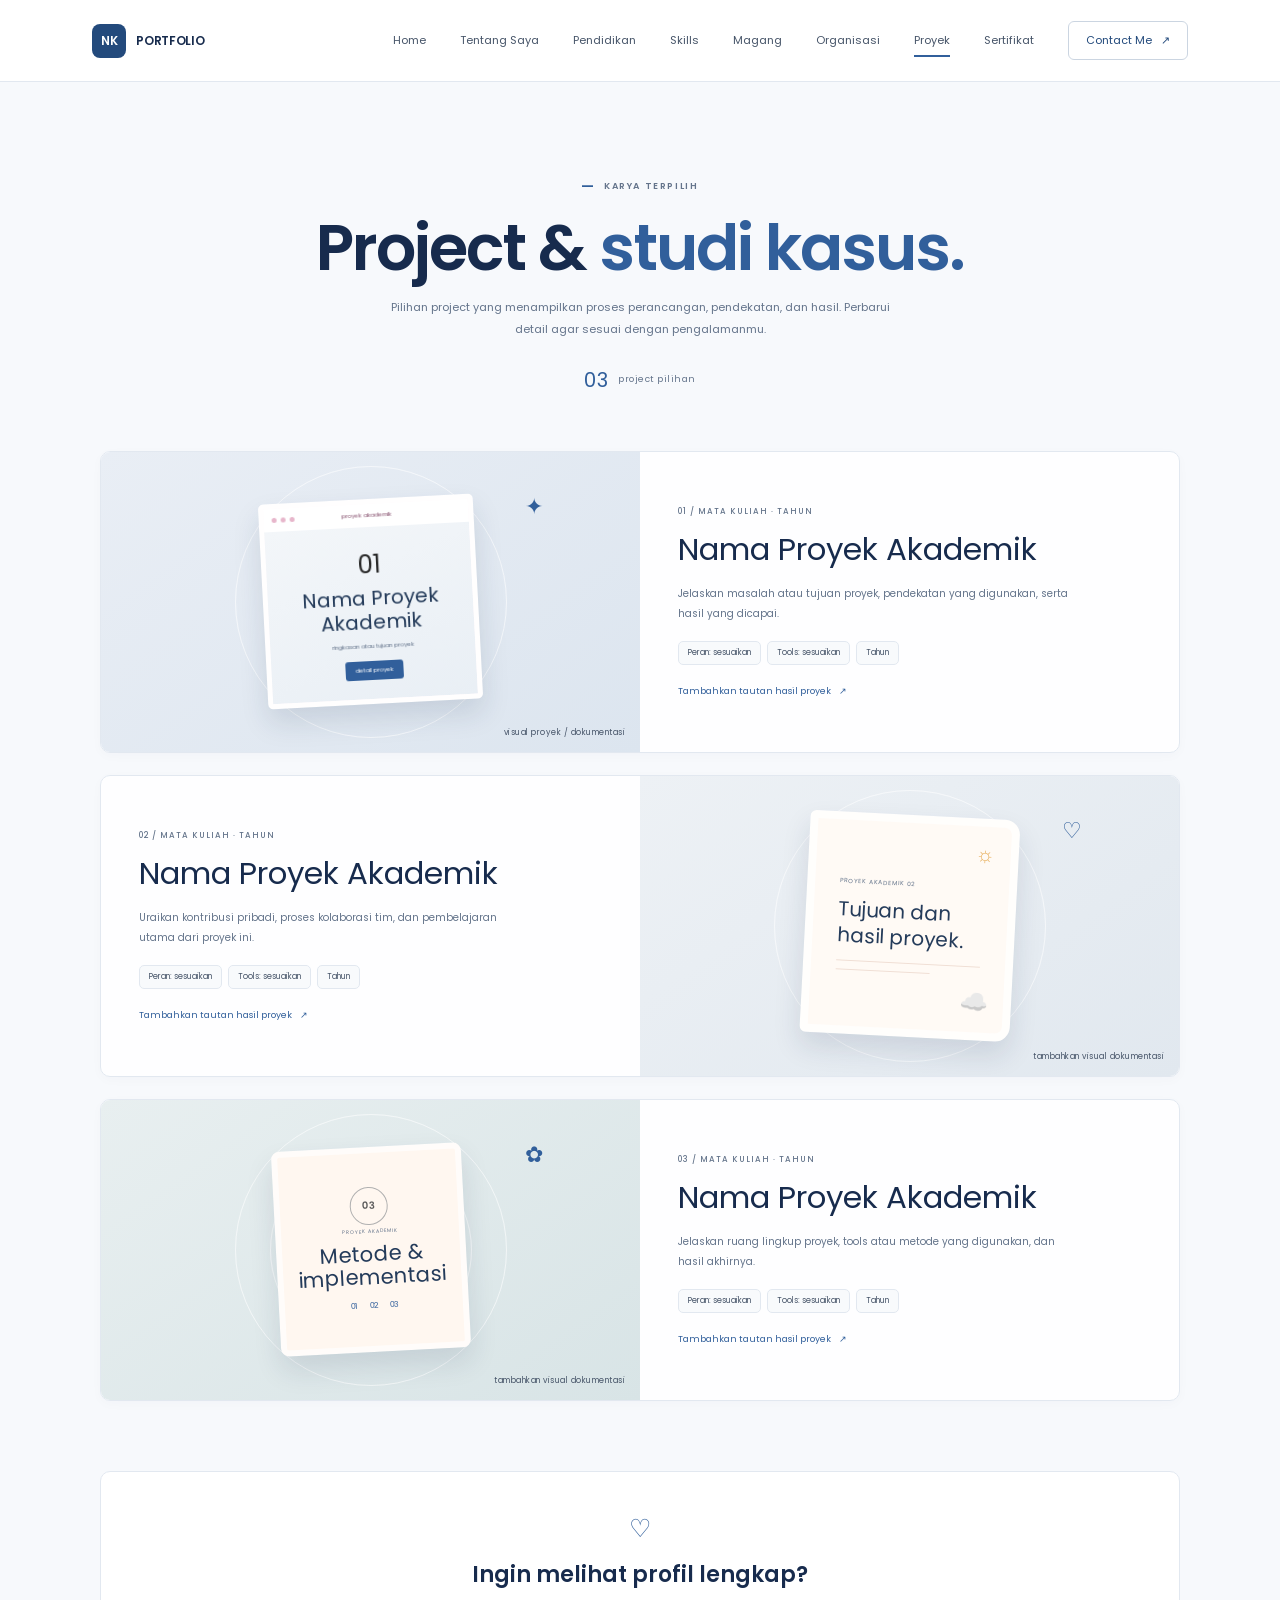
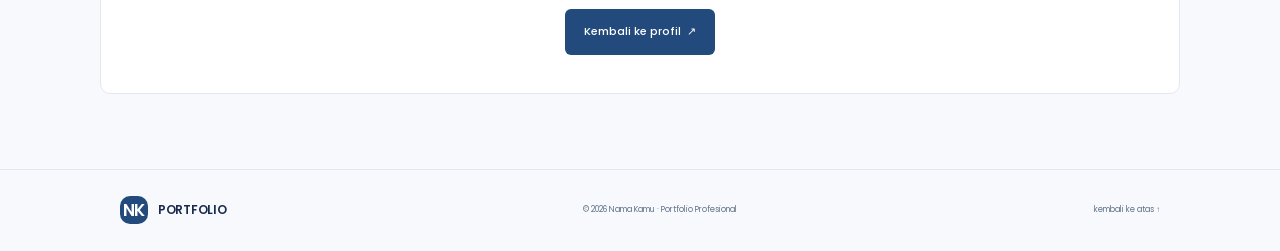
==== projects.html @ 79b377ad "new" ====
<!DOCTYPE html>
<html lang="id">
  <head>
    <meta charset="UTF-8" />
    <meta name="viewport" content="width=device-width, initial-scale=1.0" />
    <meta name="description" content="Kumpulan project pilihan dalam portfolio profesional." />
    <meta name="theme-color" content="#f7f9fc" />
    <title>Project — Portfolio Profesional</title>
    <link rel="preconnect" href="https://fonts.googleapis.com" />
    <link rel="preconnect" href="https://fonts.gstatic.com" crossorigin />
    <link
      href="https://fonts.googleapis.com/css2?family=Poppins:wght@300;400;500;600;700;800&display=swap"
      rel="stylesheet"
    />
    <link rel="stylesheet" href="style.css" />
    <script src="script.js" defer></script>
  </head>
  <body class="projects-page">
    <div class="scroll-progress" aria-hidden="true"><span></span></div>
    <div class="page-glow page-glow-one" aria-hidden="true"></div>
    <div class="page-glow page-glow-two" aria-hidden="true"></div>
    <header class="site-header">
      <a class="brand" href="index.html" aria-label="Kembali ke beranda">
        <span class="brand-mark">NK</span>
        <span>PORTFOLIO</span>
      </a>
      <button class="menu-toggle" type="button" aria-expanded="false" aria-label="Buka menu">
        <span></span><span></span>
      </button>
      <nav class="site-nav" aria-label="Navigasi utama">
        <a class="nav-link" href="index.html#home">Home</a>
        <a class="nav-link" href="index.html#about">Tentang Saya</a>
        <a class="nav-link" href="index.html#education">Pendidikan</a>
        <a class="nav-link" href="index.html#skills">Skills</a>
        <a class="nav-link" href="index.html#internship">Magang</a>
        <a class="nav-link" href="index.html#organization">Organisasi</a>
        <a class="nav-link active" href="#projects-list">Proyek</a>
        <a class="nav-link" href="index.html#certificates">Sertifikat</a>
        <a class="nav-cta" href="index.html#contact">Contact Me <span>↗</span></a>
      </nav>
    </header>
    <main>
      <section class="projects-hero section-shell">
        <div class="eyebrow reveal"><span class="sparkle">—</span> KARYA TERPILIH</div>
        <h1 class="reveal">Project &amp; <span class="pink-text">studi kasus</span><span class="period">.</span></h1>
        <p class="projects-intro reveal">
          Pilihan project yang menampilkan proses perancangan, pendekatan, dan hasil.
          Perbarui detail agar sesuai dengan pengalamanmu.
        </p>
        <div class="project-count reveal"><span>03</span> project pilihan</div>
      </section>
      <section class="projects-list section-shell" id="projects-list" aria-label="Daftar proyek akademik">
        <article class="project-detail-card reveal">
          <div class="detail-art art-lilac">
            <span class="detail-art-spark">✦</span>
            <div class="mock-window">
              <div class="mock-top"><span></span><span></span><span></span><b>proyek akademik</b></div>
              <div class="mock-content"><span class="mock-flower">01</span><strong>Nama Proyek<br />Akademik</strong><small>ringkasan atau tujuan proyek</small><span class="mock-button">detail proyek</span></div>
            </div>
            <span class="art-caption-in">visual proyek / dokumentasi</span>
          </div>
          <div class="detail-copy">
            <span class="project-type">01 / MATA KULIAH · TAHUN</span>
            <h2>Nama Proyek Akademik</h2>
            <p>Jelaskan masalah atau tujuan proyek, pendekatan yang digunakan, serta hasil yang dicapai.</p>
            <div class="tag-list"><span>Peran: sesuaikan</span><span>Tools: sesuaikan</span><span>Tahun</span></div>
            <span class="detail-link">Tambahkan tautan hasil proyek <span>↗</span></span>
          </div>
        </article>
        <article class="project-detail-card reverse reveal">
          <div class="detail-art art-peach">
            <span class="detail-art-spark">♡</span>
            <div class="journal-mock">
              <div class="journal-sun">☼</div>
              <span class="journal-label">PROYEK AKADEMIK 02</span>
              <strong>Tujuan dan<br />hasil proyek.</strong>
              <span class="journal-line"></span><span class="journal-line short"></span>
              <span class="journal-stamp">☁️</span>
            </div>
            <span class="art-caption-in">tambahkan visual dokumentasi</span>
          </div>
          <div class="detail-copy">
            <span class="project-type">02 / MATA KULIAH · TAHUN</span>
            <h2>Nama Proyek Akademik</h2>
            <p>Uraikan kontribusi pribadi, proses kolaborasi tim, dan pembelajaran utama dari proyek ini.</p>
            <div class="tag-list"><span>Peran: sesuaikan</span><span>Tools: sesuaikan</span><span>Tahun</span></div>
            <span class="detail-link">Tambahkan tautan hasil proyek <span>↗</span></span>
          </div>
        </article>
        <article class="project-detail-card reveal">
          <div class="detail-art art-mint">
            <span class="detail-art-spark">✿</span>
            <div class="berry-mock"><span>03</span><small>PROYEK AKADEMIK</small><strong>Metode &amp;<br />implementasi</strong><div class="berry-row"><i>01</i><i>02</i><i>03</i></div></div>
            <span class="art-caption-in">tambahkan visual dokumentasi</span>
          </div>
          <div class="detail-copy">
            <span class="project-type">03 / MATA KULIAH · TAHUN</span>
            <h2>Nama Proyek Akademik</h2>
            <p>Jelaskan ruang lingkup proyek, tools atau metode yang digunakan, dan hasil akhirnya.</p>
            <div class="tag-list"><span>Peran: sesuaikan</span><span>Tools: sesuaikan</span><span>Tahun</span></div>
            <span class="detail-link">Tambahkan tautan hasil proyek <span>↗</span></span>
          </div>
        </article>
      </section>
      <section class="projects-back section-shell">
        <div class="back-card reveal">
          <span>♡</span>
          <h2>Ingin melihat profil lengkap?</h2>
          <a class="button button-primary" href="index.html#home">Kembali ke profil <span>↗</span></a>
        </div>
      </section>
    </main>
    <footer class="site-footer">
      <a class="brand footer-brand" href="index.html"><span class="brand-mark">NK</span><span>PORTFOLIO</span></a>
      <p>© 2026 Nama Kamu · Portfolio Profesional</p>
      <a class="back-top" href="#top" onclick="window.scrollTo({top: 0, behavior: 'smooth'}); return false;">kembali ke atas ↑</a>
    </footer>
  </body>
</html>
---- style.css ----
@import url("https://fonts.googleapis.com/css2?family=DM+Serif+Display:ital@0;1&display=swap");

:root {
  --ink: #392b36;
  --muted: #877681;
  --pink: #e77eaa;
  --pink-dark: #c85c8c;
  --pink-light: #fff0f6;
  --line: #f2e4eb;
  --paper: #fffafc;
  --serif: "DM Serif Display", Georgia, serif;
}

* { box-sizing: border-box; }
html { scroll-behavior: smooth; scroll-padding-top: 100px; }
body {
  margin: 0;
  color: var(--ink);
  background: var(--paper);
  font-family: "Poppins", sans-serif;
  font-size: 14px;
  overflow-x: hidden;
}
body::before {
  position: fixed;
  z-index: -2;
  inset: 0;
  background-image: radial-gradient(#edcad8 0.65px, transparent 0.65px);
  background-size: 24px 24px;
  content: "";
  opacity: .25;
  pointer-events: none;
}
a { color: inherit; text-decoration: none; }
button { font: inherit; }
.page-glow { position: absolute; z-index: -1; width: 380px; height: 380px; border-radius: 50%; filter: blur(85px); opacity: .31; pointer-events: none; }
.page-glow-one { top: 80px; left: -250px; background: #ffd1e4; }
.page-glow-two { top: 600px; right: -270px; background: #f8d7e7; }
.scroll-progress { position: fixed; z-index: 30; top: 0; right: 0; left: 0; height: 2px; pointer-events: none; }
.scroll-progress span { display: block; width: 100%; height: 100%; background: linear-gradient(90deg, #f1b1cb, #d76e9b); transform: scaleX(0); transform-origin: left; }
.site-header { position: sticky; z-index: 20; top: 0; display: flex; width: 100%; height: 82px; align-items: center; justify-content: space-between; padding: 0 max(calc((100vw - 1120px) / 2), 7.2%); border-bottom: 1px solid rgba(242, 228, 235, .76); background: rgba(255, 250, 252, .84); backdrop-filter: blur(16px); }
.brand { display: inline-flex; align-items: center; gap: 10px; font-size: 12px; font-weight: 600; letter-spacing: -.3px; }
.brand-mark { position: relative; display: grid; width: 34px; height: 34px; place-items: center; border-radius: 12px; color: white; background: #e888ae; font-family: var(--serif); font-size: 21px; }
.brand-mark span { position: absolute; top: -6px; right: -7px; color: #b95883; font-family: "Poppins", sans-serif; font-size: 12px; }
.site-nav { display: flex; align-items: center; gap: 34px; }
.nav-link { position: relative; color: #806f79; font-size: 11px; transition: color .25s ease; }
.nav-link:hover, .nav-link.active { color: var(--pink-dark); }
.nav-link.active::after { position: absolute; right: 0; bottom: -8px; left: 0; height: 1px; background: var(--pink); content: ""; }
.nav-cta { padding: 10px 17px; border: 1px solid #f1d4e0; border-radius: 30px; color: var(--pink-dark); font-size: 11px; transition: transform .25s ease, background .25s ease; }
.nav-cta:hover { transform: translateY(-2px); background: #fff0f6; }
.nav-cta span, .button span, .text-link span, .detail-link span { display: inline-block; margin-left: 6px; transition: transform .25s ease; }
.nav-cta:hover span, .button:hover span, .text-link:hover span, .detail-link:hover span { transform: translate(3px, -2px); }
.menu-toggle { display: none; }
.section-shell { position: relative; width: min(100% - 48px, 1040px); margin-inline: auto; }
.hero { display: grid; min-height: 660px; grid-template-columns: 1fr .9fr; align-items: center; padding: 55px 0 100px; }
.hero-copy { position: relative; z-index: 2; padding-bottom: 10px; }
.eyebrow { display: inline-flex; align-items: center; gap: 8px; color: #a28391; font-size: 10px; font-weight: 500; letter-spacing: 1.4px; text-transform: uppercase; }
.sparkle { color: var(--pink); font-size: 14px; }
h1, h2, h3, p { margin-top: 0; }
.hero h1, .projects-hero h1 { margin: 20px 0 20px; font-size: clamp(42px, 6vw, 69px); font-weight: 600; letter-spacing: -3.8px; line-height: 1.17; }
.pink-text { color: var(--pink); font-family: var(--serif); font-weight: 400; font-style: italic; letter-spacing: -1px; }
.period { color: var(--pink); }
.hero-description { max-width: 425px; margin-bottom: 28px; color: var(--muted); font-size: 12px; line-height: 2.1; }
.hero-actions { display: flex; align-items: center; gap: 22px; }
.button { display: inline-flex; min-height: 44px; align-items: center; justify-content: center; padding: 0 19px; border-radius: 28px; font-size: 10px; font-weight: 500; transition: transform .25s ease, box-shadow .25s ease, background .25s ease; }
.button:hover { transform: translateY(-3px); }
.button-primary { color: white; background: var(--pink); box-shadow: 0 8px 20px rgba(212, 111, 154, .22); }
.button-primary:hover { background: var(--pink-dark); box-shadow: 0 10px 24px rgba(212, 111, 154, .3); }
.button-quiet { color: #8e7381; }
.button-quiet:hover { background: #fff0f6; }
.hero-note { display: flex; align-items: center; gap: 8px; margin-top: 52px; color: #a18d97; font-size: 9px; }
.status-dot { width: 7px; height: 7px; border-radius: 50%; background: #9dc9a7; box-shadow: 0 0 0 4px #e8f4e9; animation: pulse 2s infinite; }
.hero-art { position: relative; display: grid; min-height: 450px; place-items: center; }
.profile-card { position: relative; z-index: 2; width: 280px; padding: 12px; border: 1px solid white; border-radius: 20px; background: #fff; box-shadow: 0 24px 70px rgba(144, 84, 112, .14); transform: rotate(3deg); animation: card-float 5s ease-in-out infinite; }
.profile-card-top, .profile-card-bottom { display: flex; align-items: center; justify-content: space-between; padding: 6px 6px 10px; color: #b496a4; font-size: 8px; letter-spacing: .5px; }
.profile-card-top span:last-child, .profile-heart { color: #e990b3; font-size: 17px; }
.portrait-frame { overflow: hidden; border-radius: 13px; }
.portrait { display: block; width: 100%; height: 270px; }
.profile-card-bottom { padding: 11px 6px 4px; }
.profile-card-bottom div { display: grid; gap: 3px; }
.profile-card-bottom strong { color: #634c58; font-size: 11px; }
.profile-card-bottom div span { color: #aa939e; font-size: 8px; }
.orbit { position: absolute; border: 1px solid rgba(222, 154, 183, .43); border-radius: 50%; transform: rotate(-26deg); }
.orbit-one { width: 375px; height: 250px; animation: orbit-rotate 24s linear infinite; }
.orbit-two { width: 325px; height: 400px; border-color: rgba(222, 154, 183, .24); transform: rotate(36deg); animation: orbit-rotate 30s linear infinite reverse; }
.float-sticker { position: absolute; z-index: 3; display: grid; width: 41px; height: 41px; place-items: center; border: 1px solid #f7e1eb; border-radius: 14px; background: rgba(255, 255, 255, .88); box-shadow: 0 8px 20px rgba(173, 117, 143, .12); animation: sticker-float 3s ease-in-out infinite; }
.sticker-star { top: 49px; right: 45px; color: #e5a84e; font-size: 19px; }
.sticker-heart { top: 159px; left: 8px; color: #de80a5; font-size: 24px; animation-delay: .6s; }
.sticker-flower { right: 14px; bottom: 76px; color: #dc7ca4; font-size: 22px; animation-delay: 1s; }
.art-caption { position: absolute; right: 5px; bottom: 28px; color: #a68a98; font-family: var(--serif); font-size: 13px; font-style: italic; transform: rotate(-5deg); }
.art-caption span { color: var(--pink); }
.scroll-hint { position: absolute; bottom: 33px; left: 0; display: flex; align-items: center; gap: 10px; color: #ae98a3; font-size: 8px; letter-spacing: 1px; text-transform: uppercase; }
.scroll-hint span { width: 20px; height: 31px; border: 1px solid #e8c8d6; border-radius: 20px; }
.scroll-hint span::after { display: block; width: 3px; height: 6px; margin: 6px auto; border-radius: 3px; background: var(--pink); content: ""; animation: scroll-dot 1.4s infinite; }
.about, .project-preview { padding-top: 75px; padding-bottom: 80px; }
.certificates { padding-top: 55px; padding-bottom: 80px; }
.certificate-count { color: #a38d98; font-size: 9px; }
.certificate-count span { color: var(--pink); }
.certificate-grid { display: grid; grid-template-columns: repeat(3, 1fr); gap: 16px; }
.certificate-card { padding: 10px; border: 1px solid var(--line); border-radius: 17px; background: rgba(255,255,255,.82); transition: transform .35s ease, box-shadow .35s ease; }
.certificate-card:hover { transform: translateY(-7px) rotate(-.5deg); box-shadow: 0 16px 35px rgba(150, 94, 122, .13); }
.certificate-paper { position: relative; display: flex; min-height: 165px; flex-direction: column; align-items: center; justify-content: center; overflow: hidden; border: 1px solid rgba(222, 154, 183, .28); border-radius: 11px; background: linear-gradient(145deg, #fff5f9, #fbe8f0); text-align: center; }
.certificate-paper::before { position: absolute; inset: 7px; border: 1px solid rgba(210, 143, 171, .3); border-radius: 7px; content: ""; }
.certificate-paper::after { position: absolute; top: -50%; left: -60%; width: 45%; height: 200%; background: linear-gradient(90deg, transparent, rgba(255,255,255,.7), transparent); content: ""; transform: rotate(25deg); transition: left .65s ease; }
.certificate-card:hover .certificate-paper::after { left: 120%; }
.certificate-paper-peach { background: linear-gradient(145deg, #fff8f1, #f9e9dc); }
.certificate-paper-lilac { background: linear-gradient(145deg, #fbf5ff, #eee5f7); }
.certificate-corner { position: absolute; z-index: 1; top: 14px; left: 16px; color: #d78aaa; font-size: 13px; }
.certificate-icon { color: #d993b0; font-size: 23px; animation: certificate-glow 2.8s ease-in-out infinite; }
.certificate-label { margin-top: 4px; color: #a78b98; font-size: 6px; letter-spacing: 1.4px; }
.certificate-name { margin-top: 8px; color: #634c58; font-family: var(--serif); font-size: 17px; }
.certificate-recipient { margin-top: 3px; color: #a58c98; font-size: 7px; }
.certificate-seal { position: absolute; right: 18px; bottom: 17px; display: grid; width: 25px; height: 25px; place-items: center; border: 1px solid #d9a0b7; border-radius: 50%; color: #d47e9f; font-size: 13px; }
.certificate-year { position: absolute; bottom: 20px; left: 18px; color: #ac929f; font-size: 6px; letter-spacing: 1px; }
.certificate-meta { display: grid; grid-template-columns: 27px 1fr; align-items: center; column-gap: 7px; padding: 11px 5px 3px; }
.certificate-meta > span:first-child { grid-row: span 2; color: #d987a8; font-family: var(--serif); font-size: 18px; }
.certificate-meta strong { color: #634c58; font-size: 9px; font-weight: 500; }
.certificate-meta > span:last-child { color: #ad97a2; font-size: 7px; }
.certificate-note { margin: 15px 0 0; color: #ae98a3; font-size: 8px; text-align: right; }
.section-heading { margin-bottom: 34px; }
.section-heading h2 { margin: 10px 0 0; font-size: 37px; font-weight: 500; letter-spacing: -1.7px; }
.about-grid { display: grid; grid-template-columns: 1.2fr .8fr; gap: 16px; }
.about-card { position: relative; overflow: hidden; padding: 27px 28px; border: 1px solid var(--line); border-radius: 18px; background: rgba(255, 255, 255, .75); }
.about-story { grid-row: span 2; min-height: 255px; background: linear-gradient(135deg, #fff 20%, #fff4f8 100%); }
.card-kicker { margin-bottom: 12px; color: #bd8ea2; font-size: 9px; letter-spacing: 1.3px; text-transform: uppercase; }
.about-card h3 { max-width: 440px; margin-bottom: 13px; font-family: var(--serif); font-size: 24px; font-weight: 400; line-height: 1.35; }
.about-copy { max-width: 475px; margin: 0; color: var(--muted); font-size: 10px; line-height: 2; }
.card-doodle { position: absolute; top: 19px; right: 24px; color: #e99bb9; font-size: 24px; }
.about-fun { min-height: 158px; background: #fff9fb; }
.about-fun h3, .about-values h3 { margin-bottom: 13px; font-family: "Poppins", sans-serif; font-size: 14px; font-weight: 600; }
.interest-list { display: flex; flex-wrap: wrap; gap: 7px; }
.interest-list span, .tag-list span { padding: 7px 10px; border: 1px solid #f4e4eb; border-radius: 20px; color: #8d7481; background: #fff; font-size: 9px; }
.about-values { min-height: 155px; background: #fff7f1; }
.about-values h3 { max-width: 300px; margin-bottom: 8px; line-height: 1.7; }
.tiny-sun { position: absolute; top: 19px; right: 23px; color: #e4ad62; font-size: 23px; }
.section-heading-row { display: flex; align-items: end; justify-content: space-between; }
.section-heading-row .section-heading { margin: 0; }
.text-link { color: var(--pink-dark); font-size: 10px; }
.text-link:hover { color: #9b456d; }
.preview-grid { display: grid; grid-template-columns: repeat(3, 1fr); gap: 18px; margin-top: 30px; }
.preview-card { display: block; padding: 9px; border: 1px solid var(--line); border-radius: 17px; background: rgba(255, 255, 255, .9); transition: transform .3s ease, box-shadow .3s ease; }
.preview-card:hover { transform: translateY(-7px); box-shadow: 0 16px 35px rgba(150, 94, 122, .12); }
.preview-art { position: relative; display: grid; overflow: hidden; min-height: 180px; place-items: center; border-radius: 11px; }
.art-lilac { background: linear-gradient(145deg, #f2e9ff, #ead9f2); }
.art-peach { background: linear-gradient(145deg, #fff0e2, #f8dccf); }
.art-mint { background: linear-gradient(145deg, #e1f4e5, #d2eadb); }
.art-emoji { font-size: 62px; filter: drop-shadow(0 10px 12px rgba(129, 83, 106, .15)); animation: sticker-float 3.5s ease-in-out infinite; }
.art-bubble { position: absolute; right: 17px; bottom: 14px; padding: 6px 11px; border-radius: 20px; color: #846b7b; background: rgba(255,255,255,.72); font-family: var(--serif); font-size: 11px; font-style: italic; }
.preview-info { display: flex; align-items: center; justify-content: space-between; padding: 13px 6px 5px; }
.project-type { color: #b391a1; font-size: 8px; letter-spacing: 1px; text-transform: uppercase; }
.preview-info h3 { margin: 4px 0 0; font-size: 13px; font-weight: 500; }
.round-arrow { display: grid; width: 28px; height: 28px; place-items: center; border: 1px solid #f1dce5; border-radius: 50%; color: var(--pink-dark); transition: color .2s, background .2s; }
.preview-card:hover .round-arrow { color: white; background: var(--pink); }
.preview-art { transition: filter .35s ease; }
.preview-card:hover .preview-art { filter: saturate(1.13); }
.mobile-link { display: none; }
.contact-section { padding-top: 60px; padding-bottom: 80px; }
.contact-card { position: relative; overflow: hidden; padding: 58px 25px; border: 1px solid #f3dbe6; border-radius: 23px; background: linear-gradient(120deg, #fff2f7, #fff8f8 58%, #fff3f0); text-align: center; }
.contact-card h2 { margin: 14px 0; font-size: clamp(26px, 4vw, 39px); font-weight: 500; letter-spacing: -1.4px; line-height: 1.4; }
.contact-card p { margin-bottom: 22px; color: var(--muted); font-size: 10px; }
.contact-flower { position: absolute; top: 17px; right: 9%; color: #dfa1b8; font-size: 42px; animation: orbit-rotate 20s linear infinite; }
.contact-note { display: block; margin-top: 12px; color: #b59ca8; font-size: 8px; }
.site-footer { display: flex; min-height: 82px; align-items: center; justify-content: space-between; gap: 12px; padding: 18px max(calc((100vw - 1040px) / 2), 7.2%); border-top: 1px solid var(--line); color: #a38e99; }
.footer-brand { color: var(--ink); }
.footer-brand .brand-mark { width: 28px; height: 28px; border-radius: 10px; font-size: 17px; }
.site-footer p, .back-top { margin: 0; font-size: 8px; }
.site-footer p span { color: var(--pink); }
.back-top { transition: color .2s; }
.back-top:hover { color: var(--pink-dark); }

/* Projects page */
.projects-hero { padding-top: 94px; padding-bottom: 38px; text-align: center; }
.projects-hero h1 { margin: 14px 0 10px; font-size: clamp(46px, 6vw, 64px); }
.projects-intro { max-width: 500px; margin: 0 auto; color: var(--muted); font-size: 11px; line-height: 2; }
.project-count { display: flex; align-items: center; justify-content: center; gap: 10px; margin-top: 25px; color: #a38d98; font-size: 9px; letter-spacing: .5px; }
.project-count span:first-child { color: var(--pink-dark); font-family: var(--serif); font-size: 20px; }
.count-flower { color: var(--pink); font-size: 16px; }
.projects-list { display: grid; gap: 22px; padding-top: 18px; padding-bottom: 70px; }
.project-detail-card { display: grid; min-height: 300px; grid-template-columns: 1fr 1fr; overflow: hidden; border: 1px solid var(--line); border-radius: 20px; background: rgba(255,255,255,.82); }
.project-detail-card.reverse .detail-art { order: 2; }
.detail-art { position: relative; display: grid; min-height: 300px; place-items: center; overflow: hidden; }
.detail-art::before, .detail-art::after { position: absolute; width: 200px; height: 200px; border: 1px solid rgba(255,255,255,.6); border-radius: 50%; content: ""; }
.detail-art::after { width: 270px; height: 270px; }
.mock-window { position: relative; z-index: 1; width: 215px; overflow: hidden; border: 5px solid rgba(255,255,255,.82); border-radius: 12px; background: #fffafc; box-shadow: 0 18px 35px rgba(98,73,91,.15); transform: rotate(-3deg); transition: transform .4s ease; }
.project-detail-card:hover .mock-window, .project-detail-card:hover .journal-mock, .project-detail-card:hover .berry-mock { transform: rotate(0) translateY(-4px); }
.mock-top { position: relative; display: flex; height: 23px; align-items: center; gap: 4px; padding-left: 8px; background: #fff; }
.mock-top span { width: 5px; height: 5px; border-radius: 50%; background: #e7b6cb; }
.mock-top b { position: absolute; right: 0; left: 0; color: #a1778e; font-size: 6px; font-weight: 500; text-align: center; }
.mock-content { display: flex; min-height: 172px; flex-direction: column; align-items: center; justify-content: center; background: linear-gradient(160deg,#fff1f7,#f3e7fb); }
.mock-flower { font-size: 25px; }
.mock-content strong { margin-top: 2px; color: #594350; font-family: var(--serif); font-size: 20px; font-weight: 400; line-height: 1.2; text-align: center; }
.mock-content small { margin-top: 8px; color: #9c7e8d; font-size: 6px; }
.mock-button { margin-top: 10px; padding: 5px 10px; border-radius: 20px; color: white; background: #d78aab; font-size: 6px; }
.detail-art-spark { position: absolute; z-index: 2; top: 38px; right: 18%; color: white; font-size: 22px; }
.art-caption-in { position: absolute; right: 15px; bottom: 13px; color: rgba(100,75,92,.68); font-family: var(--serif); font-size: 11px; font-style: italic; }
.detail-copy { display: flex; flex-direction: column; align-items: flex-start; justify-content: center; padding: 35px 38px; }
.detail-copy h2 { margin: 8px 0 11px; font-family: var(--serif); font-size: 31px; font-weight: 400; }
.detail-copy p { max-width: 390px; margin-bottom: 17px; color: var(--muted); font-size: 10px; line-height: 2; }
.tag-list { display: flex; flex-wrap: wrap; gap: 6px; margin-bottom: 20px; }
.tag-list span { padding: 5px 9px; background: #fff9fb; font-size: 8px; }
.detail-link { color: var(--pink-dark); font-size: 9px; }
.journal-mock { position: relative; z-index: 1; display: flex; width: 210px; min-height: 222px; flex-direction: column; align-items: flex-start; justify-content: center; padding: 25px; border: 8px solid rgba(255,255,255,.75); border-radius: 6px 15px 15px 6px; background: #fffaf5; box-shadow: 10px 16px 30px rgba(133,94,83,.15); transform: rotate(3deg); transition: transform .4s ease; }
.journal-sun { position: absolute; top: 12px; right: 16px; color: #e8b05e; font-size: 21px; }
.journal-label { margin-bottom: 10px; color: #c39381; font-size: 6px; letter-spacing: 1px; }
.journal-mock strong { font-family: var(--serif); font-size: 20px; font-weight: 400; line-height: 1.3; }
.journal-line { width: 100%; height: 1px; margin-top: 12px; background: #f0dfd5; }
.journal-line.short { width: 65%; margin-top: 8px; }
.journal-stamp { position: absolute; right: 15px; bottom: 14px; font-size: 23px; }
.berry-mock { position: relative; z-index: 1; display: flex; width: 190px; min-height: 205px; flex-direction: column; align-items: center; justify-content: center; border: 6px solid rgba(255,255,255,.7); border-radius: 50% 50% 44% 44%; background: #fff7f0; box-shadow: 0 16px 30px rgba(85,115,93,.13); transform: rotate(-3deg); transition: transform .4s ease; }
.berry-mock > span { font-size: 28px; }
.berry-mock small { margin-top: 3px; color: #a88878; font-size: 5px; letter-spacing: 1px; }
.berry-mock strong { margin-top: 6px; color: #694d4b; font-family: var(--serif); font-size: 21px; font-weight: 400; line-height: 1.1; text-align: center; }
.berry-row { display: flex; gap: 12px; margin-top: 12px; color: #d889a4; font-size: 13px; }
.berry-row i { font-style: normal; }
.projects-back { padding-bottom: 75px; }
.back-card { padding: 38px 20px; border: 1px solid var(--line); border-radius: 18px; background: #fff7fa; text-align: center; }
.back-card > span { color: var(--pink); font-size: 25px; }
.back-card h2 { margin: 10px 0 18px; font-family: var(--serif); font-size: 25px; font-weight: 400; }

.reveal { opacity: 0; transform: translateY(22px); transition: opacity .7s ease, transform .7s cubic-bezier(.2,.7,.2,1); }
.reveal.is-visible { opacity: 1; transform: translateY(0); }
.preview-card:nth-child(2), .about-card:nth-child(2), .project-detail-card:nth-child(2) { transition-delay: .1s; }
.preview-card:nth-child(3), .about-card:nth-child(3), .project-detail-card:nth-child(3) { transition-delay: .2s; }
@keyframes pulse { 50% { box-shadow: 0 0 0 7px rgba(157,201,167,.15); } }
@keyframes card-float { 0%, 100% { transform: rotate(3deg) translateY(0); } 50% { transform: rotate(1deg) translateY(-9px); } }
@keyframes sticker-float { 0%, 100% { transform: translateY(0) rotate(0); } 50% { transform: translateY(-8px) rotate(6deg); } }
@keyframes orbit-rotate { to { transform: rotate(334deg); } }
@keyframes scroll-dot { 0% { opacity: 0; transform: translateY(0); } 45% { opacity: 1; } 100% { opacity: 0; transform: translateY(9px); } }
@keyframes certificate-glow { 0%, 100% { transform: translateY(0) scale(1); opacity: .8; } 50% { transform: translateY(-3px) scale(1.14); opacity: 1; } }
@media (prefers-reduced-motion: reduce) {
  *, *::before, *::after { scroll-behavior: auto !important; animation-duration: .01ms !important; animation-iteration-count: 1 !important; transition-duration: .01ms !important; }
  .reveal { opacity: 1; transform: none; }
}
@media (max-width: 760px) {
  .site-header { height: 70px; padding-inline: 24px; }
  .menu-toggle { display: flex; width: 38px; height: 38px; flex-direction: column; align-items: center; justify-content: center; gap: 5px; border: 1px solid var(--line); border-radius: 12px; background: white; }
  .menu-toggle span { width: 15px; height: 1px; background: #87586f; transition: transform .2s; }
  .menu-toggle[aria-expanded="true"] span:first-child { transform: translateY(3px) rotate(45deg); }
  .menu-toggle[aria-expanded="true"] span:last-child { transform: translateY(-3px) rotate(-45deg); }
  .site-nav { position: absolute; top: 69px; right: 0; left: 0; display: none; align-items: stretch; gap: 0; padding: 10px 24px 20px; border-bottom: 1px solid var(--line); background: rgba(255,250,252,.97); }
  .site-nav.is-open { display: flex; flex-direction: column; }
  .nav-link { padding: 13px 3px; }
  .nav-link.active::after { display: none; }
  .nav-cta { align-self: flex-start; margin-top: 8px; }
  .section-shell { width: min(100% - 40px, 540px); }
  .hero { min-height: auto; grid-template-columns: 1fr; padding-top: 75px; padding-bottom: 90px; }
  .hero-copy { text-align: center; }
  .hero h1 { font-size: clamp(43px, 10vw, 61px); letter-spacing: -2.7px; }
  .hero-description { margin-inline: auto; }
  .hero-actions { justify-content: center; }
  .hero-note { justify-content: center; margin-top: 27px; }
  .hero-art { min-height: 430px; margin-top: 14px; }
  .scroll-hint { bottom: 16px; }
  .about, .project-preview { padding-top: 55px; padding-bottom: 55px; }
  .certificates { padding-top: 35px; padding-bottom: 55px; }
  .about-grid { grid-template-columns: 1fr; }
  .about-story { grid-row: auto; }
  .section-heading h2 { font-size: 32px; }
  .preview-grid { grid-template-columns: 1fr 1fr; gap: 12px; }
  .preview-card:last-child { display: none; }
  .preview-art { min-height: 145px; }
  .certificate-grid { grid-template-columns: 1fr 1fr; gap: 10px; }
  .certificate-card:last-child { display: none; }
  .certificate-count { max-width: 115px; text-align: right; }
  .desktop-link { display: none; }
  .mobile-link { display: inline-block; margin-top: 18px; }
  .contact-section { padding-top: 30px; padding-bottom: 55px; }
  .contact-card { padding: 45px 17px; }
  .contact-card h2 { font-size: 29px; }
  .contact-flower { top: 12px; right: 6%; font-size: 29px; }
  .site-footer { flex-wrap: wrap; justify-content: space-between; padding-inline: 24px; }
  .site-footer p { order: 3; width: 100%; text-align: center; }
  .projects-hero { padding-top: 70px; }
  .project-detail-card { grid-template-columns: 1fr; }
  .project-detail-card.reverse .detail-art { order: 0; }
  .detail-art { min-height: 260px; }
  .detail-copy { padding: 25px 24px 29px; }
  .projects-list { gap: 16px; }
}
@media (max-width: 420px) {
  .brand { font-size: 11px; }
  .hero-art { min-height: 380px; }
  .profile-card { width: 245px; }
  .portrait { height: 235px; }
  .orbit-one { width: 300px; height: 215px; }
  .orbit-two { width: 275px; height: 340px; }
  .sticker-star { right: 7px; }
  .sticker-heart { left: 0; }
  .art-caption { right: 0; bottom: 18px; }
  .preview-art { min-height: 120px; }
  .certificate-paper { min-height: 145px; }
  .certificate-label { font-size: 5px; letter-spacing: .8px; }
  .certificate-name { font-size: 14px; }
  .certificate-meta strong { font-size: 8px; }
  .art-emoji { font-size: 48px; }
  .preview-info h3 { font-size: 11px; }
  .project-type { font-size: 7px; }
}

/* Professional job-search portfolio theme */
:root {
  --ink: #172b4d;
  --muted: #64748b;
  --pink: #315f9b;
  --pink-dark: #234a7c;
  --pink-light: #edf3fa;
  --line: #e2e8f0;
  --paper: #f7f9fc;
  --serif: "Poppins", sans-serif;
}

body::before { background-image: none; }
.page-glow { display: none; }
.scroll-progress span { background: linear-gradient(90deg, #6a91c4, #234a7c); }
.site-header { border-bottom-color: #e2e8f0; background: rgba(255,255,255,.94); }
.brand-mark { border-radius: 8px; background: #234a7c; font-family: "Poppins", sans-serif; font-size: 12px; font-weight: 600; }
.brand-mark span { display: none; }
.nav-link, .nav-link:hover, .nav-link.active { color: #475569; }
.nav-link.active::after { height: 2px; background: #315f9b; }
.nav-cta { border-color: #cbd5e1; border-radius: 6px; color: #234a7c; }
.nav-cta:hover { background: #edf3fa; }
.section-shell { width: min(100% - 48px, 1080px); }
.hero { min-height: 620px; grid-template-columns: 1.1fr .8fr; }
.eyebrow { color: #64748b; font-size: 9px; font-weight: 600; letter-spacing: 1.6px; }
.sparkle, .pink-text, .period { color: #315f9b; }
.pink-text { font-family: "Poppins", sans-serif; font-style: normal; font-weight: 600; letter-spacing: -2px; }
.hero h1, .projects-hero h1 { font-size: clamp(42px, 5.8vw, 64px); font-weight: 600; letter-spacing: -2.7px; }
.hero-description { color: #64748b; }
.hero-description strong { color: #334155; font-weight: 600; }
.button { min-height: 46px; border-radius: 6px; font-size: 11px; }
.button-primary { background: #234a7c; box-shadow: none; }
.button-primary:hover { background: #17375f; box-shadow: 0 8px 18px rgba(35,74,124,.16); }
.button-quiet { color: #334155; }
.button-quiet:hover { background: #edf3fa; }
.hero-note, .scroll-hint { color: #64748b; }
.status-dot { background: #2f855a; box-shadow: 0 0 0 4px #e6f4ec; }
.profile-card { width: 290px; padding: 12px; border-color: #e2e8f0; border-radius: 12px; box-shadow: 0 20px 55px rgba(23,43,77,.12); animation: card-float 7s ease-in-out infinite; }
.profile-card-top, .profile-card-bottom { color: #64748b; letter-spacing: .8px; }
.profile-card-top span:last-child, .profile-heart { color: #315f9b; font-size: 11px; }
.portrait-frame { border-radius: 6px; background: #e8eef5; }
.portrait-placeholder { display: flex; height: 270px; flex-direction: column; align-items: center; justify-content: center; gap: 8px; color: #315f9b; background: linear-gradient(145deg, #e6edf5, #cbd8e8); }
.portrait-placeholder > span { display: grid; width: 88px; height: 88px; place-items: center; border: 1px solid rgba(49,95,155,.25); border-radius: 50%; color: #234a7c; background: rgba(255,255,255,.48); font-size: 28px; font-weight: 600; letter-spacing: -1px; }
.portrait-placeholder small { color: #526981; font-size: 7px; font-weight: 600; letter-spacing: 1.4px; }
.profile-card-bottom strong { color: #172b4d; font-size: 12px; }
.profile-card-bottom div span { color: #64748b; font-size: 9px; }
.orbit { border-color: rgba(49,95,155,.18); }
.orbit-two { border-color: rgba(49,95,155,.11); }
.float-sticker { display: none; }
.art-caption { color: #64748b; font-family: "Poppins", sans-serif; font-size: 9px; font-style: normal; letter-spacing: .8px; text-transform: uppercase; }
.art-caption span { color: #315f9b; }
.scroll-hint span { border-color: #cbd5e1; }
.scroll-hint span::after { background: #315f9b; }
.about, .project-preview, .certificates { padding-top: 68px; padding-bottom: 68px; }
.section-heading h2 { font-size: 34px; font-weight: 600; letter-spacing: -1.5px; }
.about-card { border-color: #e2e8f0; border-radius: 10px; background: #fff; box-shadow: 0 3px 12px rgba(23,43,77,.025); }
.about-story { background: #fff; }
.about-fun, .about-values { background: #fff; }
.card-kicker { color: #315f9b; font-weight: 600; }
.card-doodle, .tiny-sun { color: #91a7c1; font-family: "Poppins", sans-serif; font-size: 13px; font-weight: 600; }
.about-card h3 { color: #243b5a; font-family: "Poppins", sans-serif; font-size: 20px; font-weight: 500; }
.about-fun h3, .about-values h3 { font-size: 14px; font-weight: 600; }
.about-copy { color: #64748b; }
.interest-list span, .tag-list span { border-color: #e2e8f0; border-radius: 5px; color: #475569; background: #f8fafc; }
.text-link, .text-link:hover, .detail-link { color: #315f9b; }
.preview-grid { gap: 16px; }
.preview-card { border-color: #e2e8f0; border-radius: 10px; box-shadow: 0 3px 12px rgba(23,43,77,.025); }
.preview-card:hover { box-shadow: 0 14px 28px rgba(23,43,77,.1); }
.preview-art { min-height: 170px; border-radius: 6px; }
.art-lilac { background: linear-gradient(145deg, #e9eef5, #dce5ef); }
.art-peach { background: linear-gradient(145deg, #edf1f5, #e1e8ef); }
.art-mint { background: linear-gradient(145deg, #e8eff0, #d8e4e6); }
.art-emoji { filter: grayscale(.85); }
.art-bubble { border-radius: 4px; color: #334155; background: rgba(255,255,255,.86); font-family: "Poppins", sans-serif; font-size: 8px; font-style: normal; }
.preview-info h3 { color: #172b4d; font-size: 14px; font-weight: 600; }
.project-type { color: #64748b; font-weight: 500; }
.round-arrow { border-color: #cbd5e1; color: #315f9b; }
.preview-card:hover .round-arrow { background: #234a7c; }
.certificate-count { color: #64748b; font-size: 10px; }
.certificate-count span { color: #315f9b; }
.certificate-card { border-color: #e2e8f0; border-radius: 10px; background: #fff; }
.certificate-card:hover { box-shadow: 0 14px 28px rgba(23,43,77,.1); }
.certificate-paper, .certificate-paper-peach, .certificate-paper-lilac { border-color: #d7e0eb; border-radius: 6px; background: #f4f7fa; }
.certificate-paper-peach { background: #f5f6f7; }
.certificate-paper-lilac { background: #f2f5f8; }
.certificate-paper::before { border-color: #d7e0eb; border-radius: 3px; }
.certificate-corner, .certificate-icon, .certificate-seal { color: #315f9b; }
.certificate-label, .certificate-recipient, .certificate-year, .certificate-meta > span:last-child { color: #64748b; }
.certificate-name, .certificate-meta strong { color: #172b4d; }
.certificate-seal { border-color: #9fb3ca; border-radius: 4px; font-size: 8px; }
.certificate-meta > span:first-child { color: #315f9b; }
.certificate-icon { animation: none; }
.certificate-note { color: #64748b; }
.contact-card { border-color: #dbe4ee; border-radius: 12px; background: #edf3f8; }
.contact-card h2 { font-size: clamp(26px, 4vw, 36px); font-weight: 600; letter-spacing: -1px; }
.contact-card p, .contact-note { color: #64748b; }
.contact-flower { display: none; }
.site-footer { border-top-color: #e2e8f0; color: #64748b; }
.footer-brand { color: #172b4d; }
.site-footer p span { color: #315f9b; }
.projects-hero h1 { letter-spacing: -2px; }
.projects-intro { color: #64748b; }
.project-count { color: #64748b; }
.project-count span:first-child { color: #315f9b; }
.count-flower { display: none; }
.project-detail-card { border-color: #e2e8f0; border-radius: 10px; box-shadow: 0 3px 12px rgba(23,43,77,.025); }
.art-lilac.detail-art, .detail-art.art-lilac { background: linear-gradient(145deg, #e9eef5, #dce5ef); }
.detail-art.art-peach { background: linear-gradient(145deg, #edf1f5, #e1e8ef); }
.detail-art.art-mint { background: linear-gradient(145deg, #e8eff0, #d8e4e6); }
.detail-art-spark { color: #315f9b; }
.art-caption-in { color: #475569; font-family: "Poppins", sans-serif; font-size: 8px; font-style: normal; letter-spacing: .5px; }
.mock-window { border-radius: 5px; box-shadow: 0 14px 28px rgba(23,43,77,.13); }
.mock-content { background: linear-gradient(160deg,#f3f6f9,#e9eff5); }
.mock-content strong, .journal-mock strong, .berry-mock strong { color: #243b5a; }
.mock-content small, .journal-label, .berry-mock small { color: #64748b; }
.mock-button { border-radius: 3px; background: #315f9b; }
.journal-mock, .berry-mock { box-shadow: 0 14px 28px rgba(23,43,77,.12); }
.berry-mock { border-radius: 8px; }
.berry-mock > span, .journal-stamp, .mock-flower { filter: grayscale(1); }
.back-card { border-color: #e2e8f0; border-radius: 10px; background: #fff; }
.back-card > span { color: #315f9b; }
.back-card h2 { font-family: "Poppins", sans-serif; font-size: 22px; font-weight: 600; }
.menu-toggle { border-color: #e2e8f0; border-radius: 7px; }
.menu-toggle span { background: #334155; }

@media (max-width: 760px) {
  .section-shell { width: min(100% - 40px, 540px); }
  .hero { grid-template-columns: 1fr; }
  .hero h1 { letter-spacing: -2px; }
  .about, .project-preview, .certificates { padding-top: 52px; padding-bottom: 52px; }
  .section-heading h2 { font-size: 30px; }
  .preview-grid { grid-template-columns: 1fr; }
  .preview-card:last-child { display: block; }
  .preview-art { min-height: 165px; }
  .certificate-grid { grid-template-columns: 1fr; }
  .certificate-card:last-child { display: block; }
  .certificate-paper { min-height: 145px; }
  .project-detail-card { box-shadow: none; }
}

@media (max-width: 420px) {
  .profile-card { width: 245px; }
  .portrait-placeholder { height: 235px; }
}
.reveal { opacity: 1; transform: translateY(12px); }
.reveal.is-visible { opacity: 1; transform: translateY(0); }

.about-summary { max-width: 820px; padding: 28px 32px; border-left: 3px solid #315f9b; background: #fff; box-shadow: 0 3px 12px rgba(23,43,77,.035); }
.about-summary p { margin-bottom: 15px; color: #64748b; font-size: 13px; line-height: 2; }
.about-summary strong { color: #172b4d; font-weight: 600; }
.resume-section { padding-top: 58px; padding-bottom: 58px; }
.section-index { color: #64748b; font-size: 9px; font-weight: 500; letter-spacing: 1px; }
.timeline-list { position: relative; display: grid; gap: 0; margin-left: 8px; padding-left: 27px; border-left: 1px solid #cbd5e1; }
.timeline-entry { position: relative; padding: 0 0 31px; }
.timeline-entry:last-of-type { padding-bottom: 10px; }
.timeline-marker { position: absolute; top: 3px; left: -33px; width: 11px; height: 11px; border: 2px solid #315f9b; border-radius: 50%; background: #f7f9fc; box-shadow: 0 0 0 4px #f7f9fc; }
.timeline-heading { display: flex; align-items: center; justify-content: space-between; gap: 12px; margin-bottom: 9px; }
.timeline-date { color: #315f9b; font-size: 9px; font-weight: 600; letter-spacing: .9px; }
.timeline-location { color: #64748b; font-size: 9px; }
.timeline-entry h3 { margin-bottom: 4px; color: #172b4d; font-size: 16px; font-weight: 600; }
.timeline-subtitle { margin-bottom: 8px; color: #475569; font-size: 11px; font-weight: 500; }
.timeline-description, .experience-points { max-width: 760px; margin-bottom: 0; color: #64748b; font-size: 10px; line-height: 1.9; }
.experience-points { display: grid; gap: 5px; padding-left: 17px; }
.experience-points li::marker { color: #315f9b; }
.section-note { margin: 14px 0 0; color: #64748b; font-size: 9px; line-height: 1.8; }
.skills-grid { display: grid; grid-template-columns: repeat(3, 1fr); gap: 14px; }
.skill-group { min-height: 160px; padding: 20px; border: 1px solid #e2e8f0; border-radius: 9px; background: #fff; }
.skill-number { color: #315f9b; font-size: 9px; font-weight: 600; letter-spacing: 1px; }
.skill-group h3 { margin: 9px 0 15px; color: #172b4d; font-size: 13px; font-weight: 600; }
.skill-tags { display: flex; flex-wrap: wrap; gap: 7px; }
.skill-tags span { padding: 6px 9px; border: 1px solid #e2e8f0; border-radius: 4px; color: #475569; background: #f8fafc; font-size: 8px; }
.academic-visual { display: grid; width: 76px; height: 76px; place-items: center; border: 1px solid rgba(35,74,124,.25); border-radius: 50%; color: #234a7c; background: rgba(255,255,255,.55); font-size: 24px; font-weight: 600; }
.academic-visual + .art-bubble { font-family: "Poppins", sans-serif; font-size: 7px; font-style: normal; letter-spacing: .7px; }
.berry-mock > span { display: grid; width: 38px; height: 38px; place-items: center; border: 1px solid #9fb3ca; border-radius: 50%; color: #315f9b; font-size: 10px; font-weight: 600; }
.berry-row { color: #315f9b; font-size: 8px; }

@media (min-width: 761px) and (max-width: 1260px) {
  .site-header { padding-inline: 5%; }
  .site-header > .menu-toggle { display: flex; width: 38px; height: 38px; flex-direction: column; align-items: center; justify-content: center; gap: 5px; border: 1px solid #e2e8f0; border-radius: 7px; background: white; }
  .site-header > .menu-toggle span { width: 15px; height: 1px; background: #334155; transition: transform .2s; }
  .site-header > .menu-toggle[aria-expanded="true"] span:first-child { transform: translateY(3px) rotate(45deg); }
  .site-header > .menu-toggle[aria-expanded="true"] span:last-child { transform: translateY(-3px) rotate(-45deg); }
  .site-header .site-nav { position: absolute; top: 81px; right: 0; left: 0; display: none; max-height: calc(100vh - 82px); flex-direction: column; align-items: stretch; gap: 0; overflow-y: auto; padding: 10px 5% 20px; border-bottom: 1px solid #e2e8f0; background: rgba(255,255,255,.98); }
  .site-header .site-nav.is-open { display: flex; }
  .site-header .nav-link { padding: 11px 3px; }
  .site-header .nav-link.active::after { display: none; }
  .site-header .nav-cta { align-self: flex-start; margin-top: 8px; }
}

@media (max-width: 760px) {
  .about-summary { padding: 22px; }
  .resume-section { padding-top: 44px; padding-bottom: 44px; }
  .section-index { max-width: 90px; text-align: right; }
  .timeline-heading { align-items: flex-start; flex-direction: column; gap: 4px; }
  .skills-grid { grid-template-columns: 1fr; }
  .skill-group { min-height: auto; }
  .preview-grid { grid-template-columns: 1fr; }
  .preview-card:last-child { display: block; }
  .preview-art { min-height: 165px; }
}
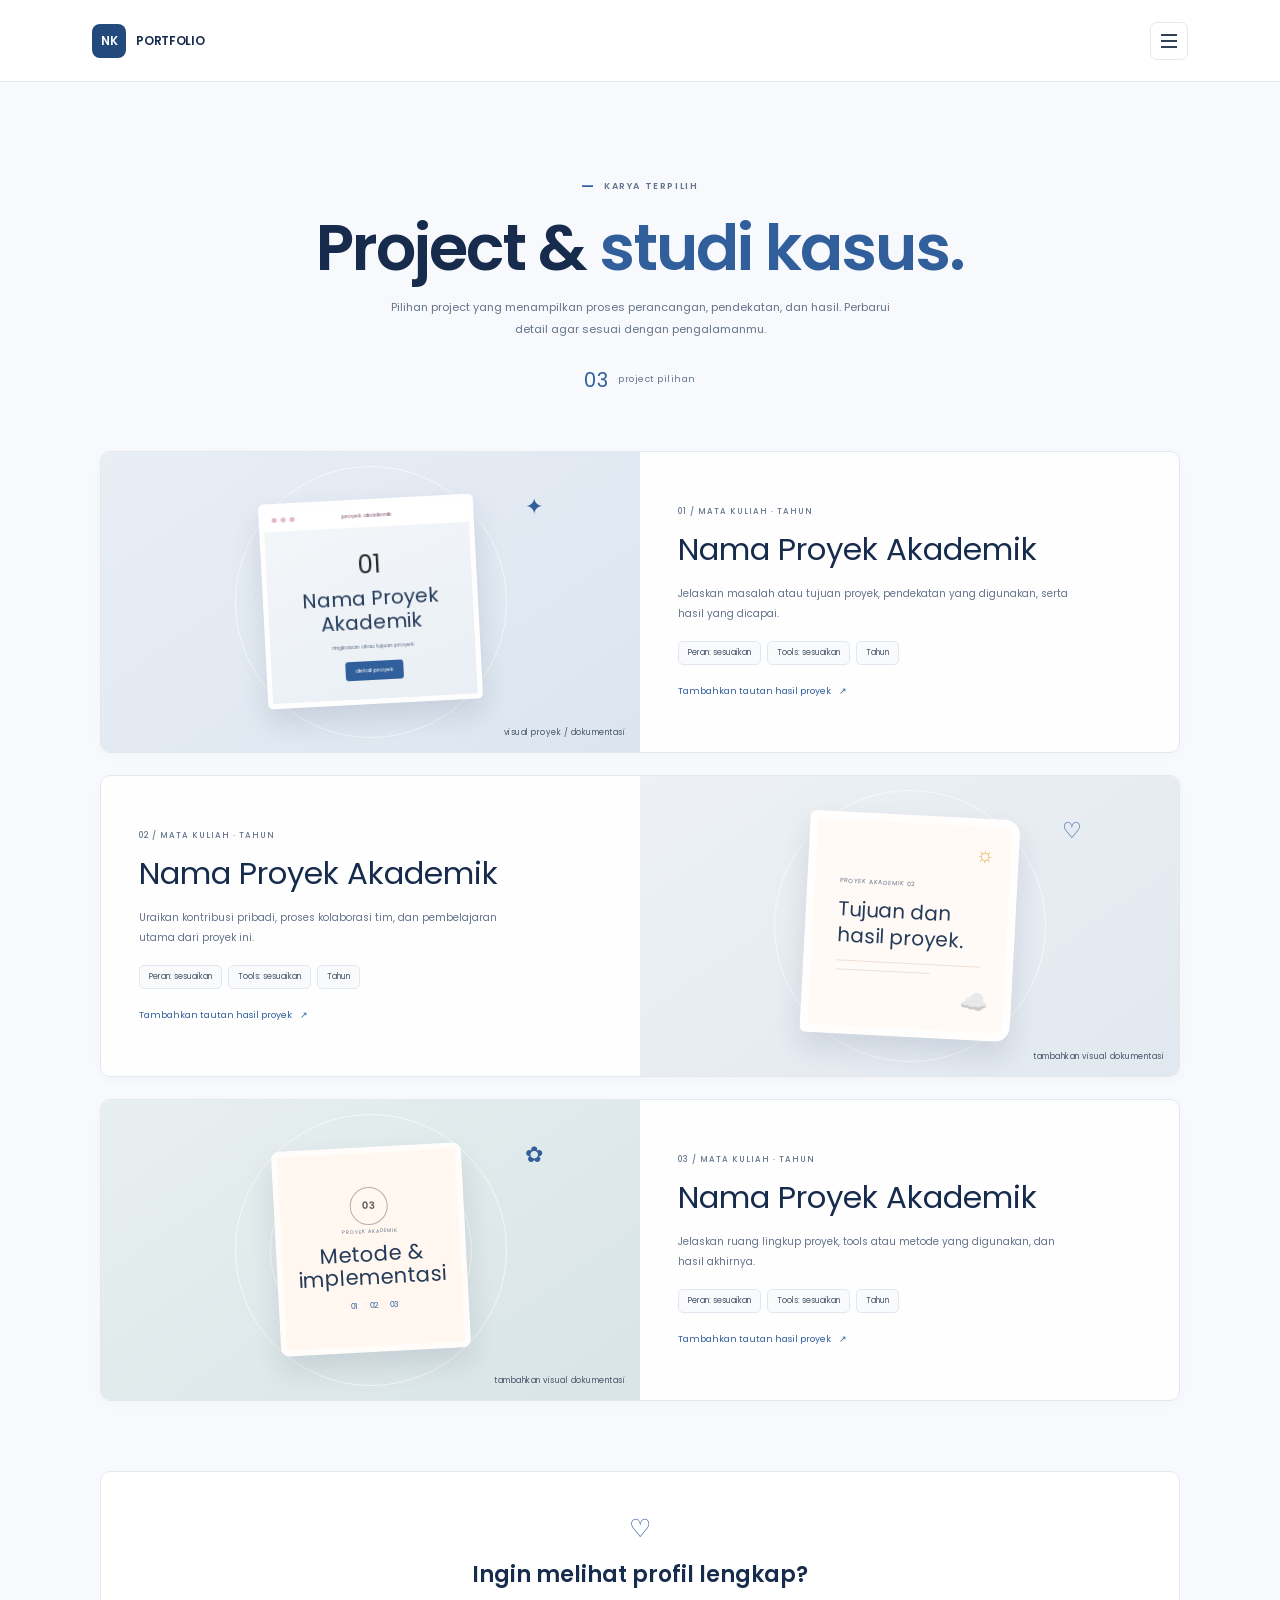
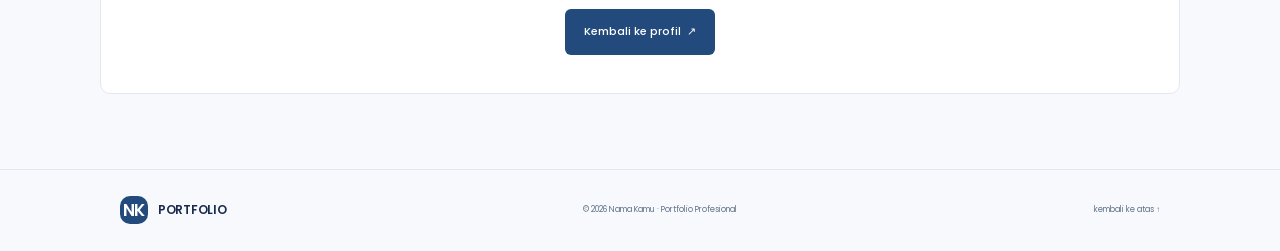
==== commit f631b36b: "test" ====
--- a/projects.html
+++ b/projects.html
@@ -24,10 +24,10 @@
         <span class="brand-mark">NK</span>
         <span>PORTFOLIO</span>
       </a>
-      <button class="menu-toggle" type="button" aria-expanded="false" aria-label="Buka menu">
-        <span></span><span></span>
+      <button class="menu-toggle" type="button" aria-expanded="false" aria-label="Buka menu" aria-controls="site-nav">
+        <span></span><span></span><span></span>
       </button>
-      <nav class="site-nav" aria-label="Navigasi utama">
+      <nav class="site-nav" id="site-nav" aria-label="Navigasi utama">
         <a class="nav-link" href="index.html#home">Home</a>
         <a class="nav-link" href="index.html#about">Tentang Saya</a>
         <a class="nav-link" href="index.html#education">Pendidikan</a>
--- a/style.css
+++ b/style.css
@@ -334,11 +334,11 @@
 .button-quiet:hover { background: #edf3fa; }
 .hero-note, .scroll-hint { color: #64748b; }
 .status-dot { background: #2f855a; box-shadow: 0 0 0 4px #e6f4ec; }
-.profile-card { width: 290px; padding: 12px; border-color: #e2e8f0; border-radius: 12px; box-shadow: 0 20px 55px rgba(23,43,77,.12); animation: card-float 7s ease-in-out infinite; }
+.profile-card { width: 380px; padding: 12px; border-color: #e2e8f0; border-radius: 12px; box-shadow: 0 20px 55px rgba(23,43,77,.12); animation: card-float 7s ease-in-out infinite; }
 .profile-card-top, .profile-card-bottom { color: #64748b; letter-spacing: .8px; }
 .profile-card-top span:last-child, .profile-heart { color: #315f9b; font-size: 11px; }
 .portrait-frame { border-radius: 6px; background: #e8eef5; }
-.portrait-placeholder { display: flex; height: 270px; flex-direction: column; align-items: center; justify-content: center; gap: 8px; color: #315f9b; background: linear-gradient(145deg, #e6edf5, #cbd8e8); }
+.portrait-placeholder { display: flex; height: 380px; flex-direction: column; align-items: center; justify-content: center; gap: 8px; color: #315f9b; background: linear-gradient(145deg, #e6edf5, #cbd8e8); }
 .portrait-placeholder > span { display: grid; width: 88px; height: 88px; place-items: center; border: 1px solid rgba(49,95,155,.25); border-radius: 50%; color: #234a7c; background: rgba(255,255,255,.48); font-size: 28px; font-weight: 600; letter-spacing: -1px; }
 .portrait-placeholder small { color: #526981; font-size: 7px; font-weight: 600; letter-spacing: 1.4px; }
 .profile-card-bottom strong { color: #172b4d; font-size: 12px; }
@@ -497,3 +497,18 @@
   .preview-card:last-child { display: block; }
   .preview-art { min-height: 165px; }
 }
+
+.site-header > .menu-toggle { display: flex; width: 38px; height: 38px; flex-direction: column; align-items: center; justify-content: center; gap: 4px; border: 1px solid #e2e8f0; border-radius: 7px; background: white; cursor: pointer; }
+.site-header > .menu-toggle span { width: 16px; height: 2px; background: #334155; transition: transform .2s, opacity .2s; }
+.site-header > .menu-toggle[aria-expanded="true"] span:first-child { transform: translateY(6px) rotate(45deg); }
+.site-header > .menu-toggle[aria-expanded="true"] span:nth-child(2) { opacity: 0; }
+.site-header > .menu-toggle[aria-expanded="true"] span:last-child { transform: translateY(-6px) rotate(-45deg); }
+.site-header .site-nav { position: absolute; top: 100%; right: max(calc((100vw - 1120px) / 2), 7.2%); left: auto; display: none; width: min(320px, calc(100vw - 32px)); max-height: calc(100vh - 82px); flex-direction: column; align-items: stretch; gap: 0; overflow-y: auto; padding: 10px 20px 20px; border: 1px solid #e2e8f0; border-top: 0; border-radius: 0 0 8px 8px; background: rgba(255,255,255,.98); box-shadow: 0 12px 24px rgba(23,43,77,.12); }
+.site-header .site-nav.is-open { display: flex; }
+.site-header .nav-link { padding: 11px 3px; }
+.site-header .nav-link.active::after { display: none; }
+.site-header .nav-cta { align-self: flex-start; margin-top: 8px; }
+
+@media (max-width: 760px) {
+  .site-header .site-nav { right: 16px; max-height: calc(100vh - 70px); }
+}
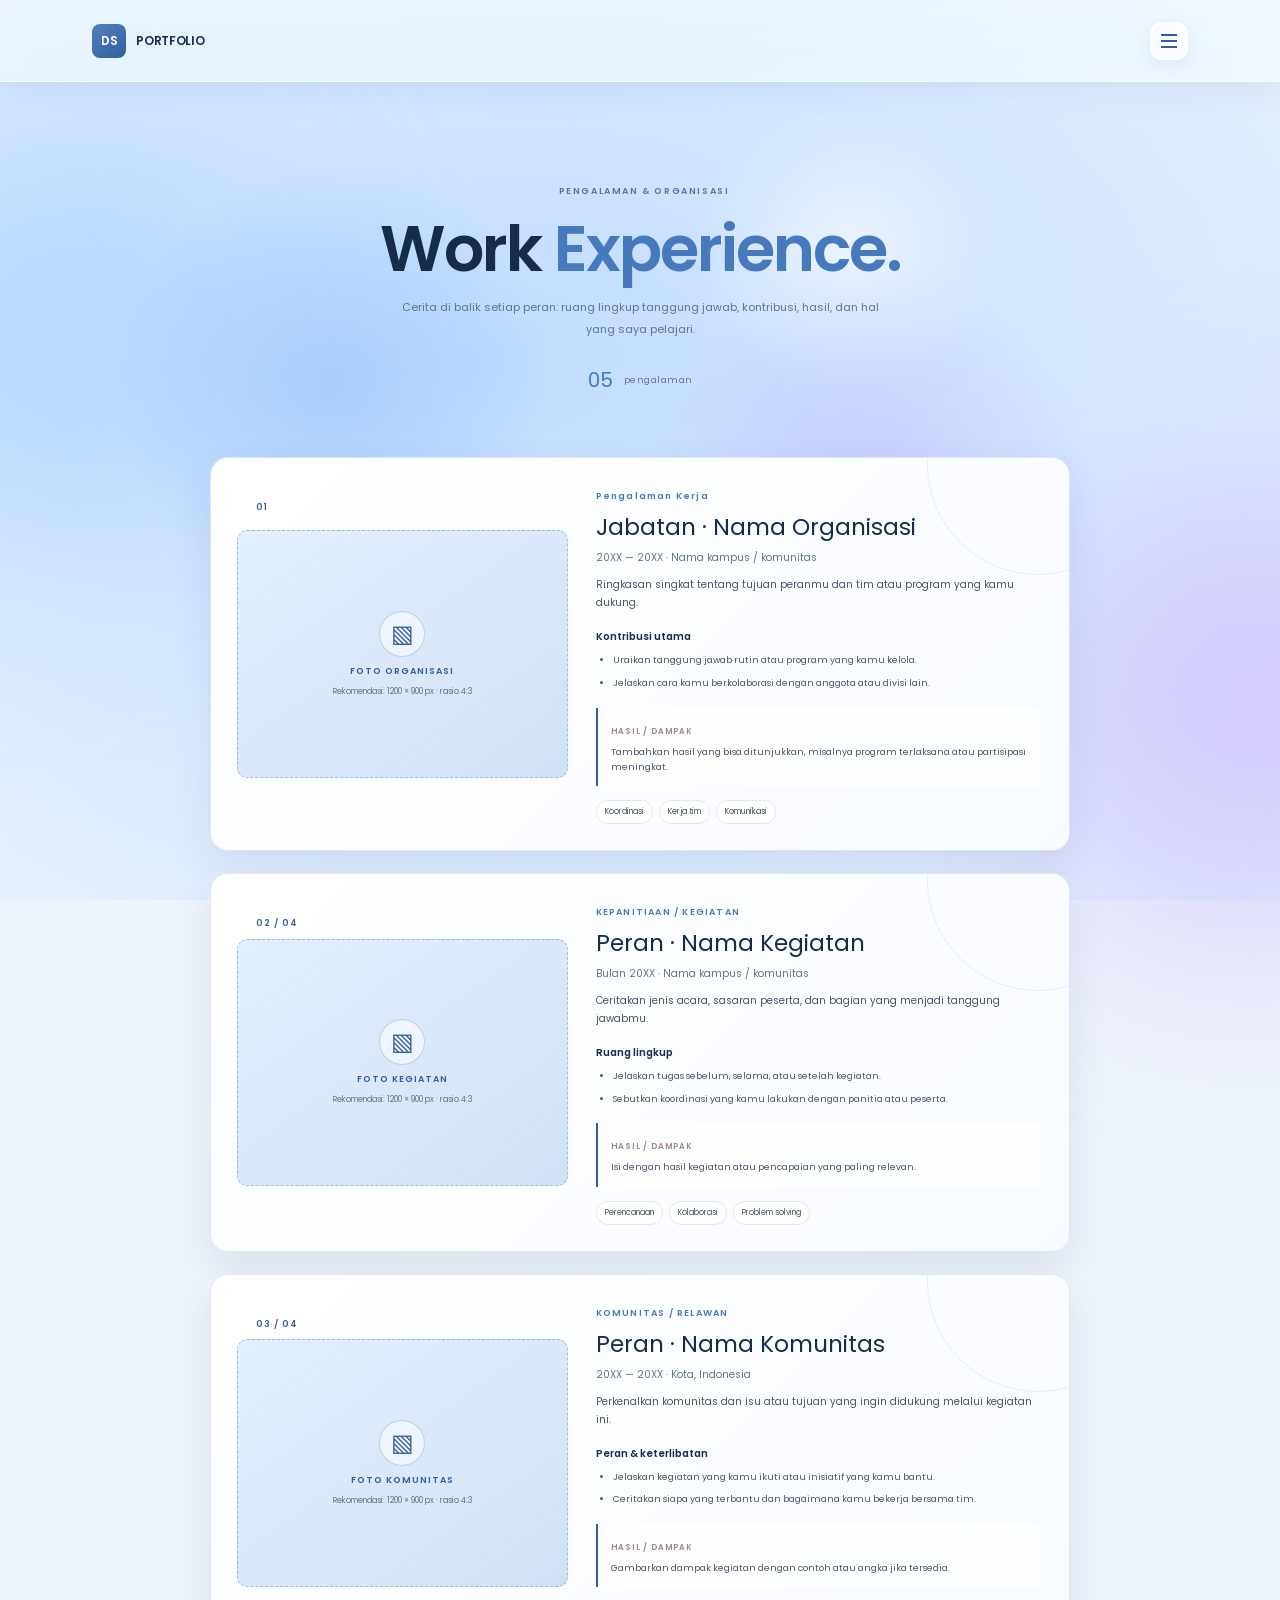
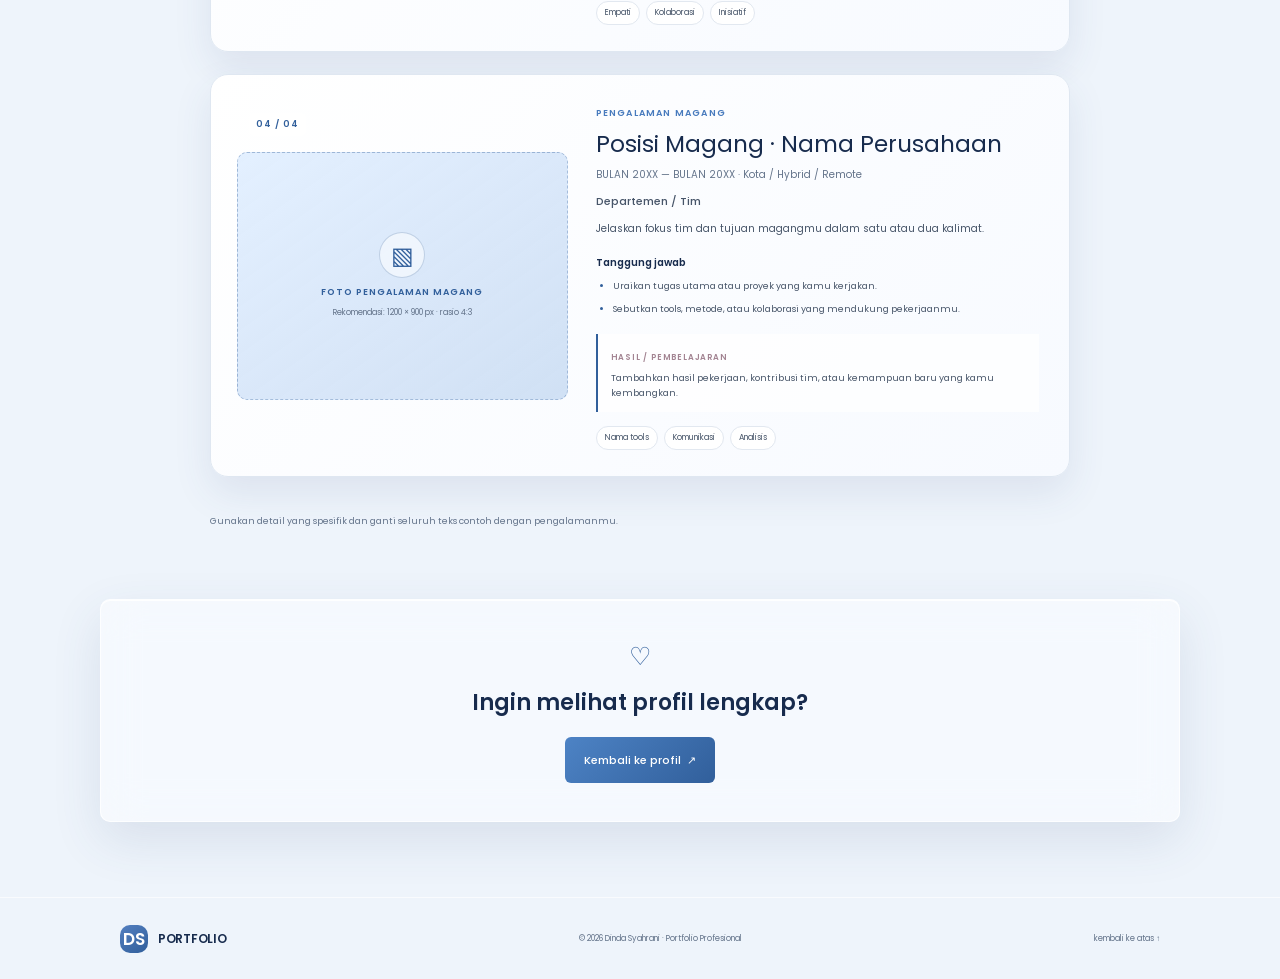
==== commit ccb99b67: "test perubahan pendidikan" ====
--- a/projects.html
+++ b/projects.html
@@ -3,9 +3,9 @@
   <head>
     <meta charset="UTF-8" />
     <meta name="viewport" content="width=device-width, initial-scale=1.0" />
-    <meta name="description" content="Kumpulan project pilihan dalam portfolio profesional." />
+    <meta name="description" content="Pengalaman kerja, magang, organisasi, dan kolaborasi Dinda Syahrani." />
     <meta name="theme-color" content="#f7f9fc" />
-    <title>Project — Portfolio Profesional</title>
+    <title>Work Experience — Dinda Syahrani</title>
     <link rel="preconnect" href="https://fonts.googleapis.com" />
     <link rel="preconnect" href="https://fonts.gstatic.com" crossorigin />
     <link
@@ -15,15 +15,18 @@
     <link rel="stylesheet" href="style.css" />
     <script src="script.js" defer></script>
   </head>
+
   <body class="projects-page">
     <div class="scroll-progress" aria-hidden="true"><span></span></div>
     <div class="page-glow page-glow-one" aria-hidden="true"></div>
     <div class="page-glow page-glow-two" aria-hidden="true"></div>
+
     <header class="site-header">
       <a class="brand" href="index.html" aria-label="Kembali ke beranda">
-        <span class="brand-mark">NK</span>
+        <span class="brand-mark">DS</span>
         <span>PORTFOLIO</span>
       </a>
+
       <button class="menu-toggle" type="button" aria-expanded="false" aria-label="Buka menu" aria-controls="site-nav">
         <span></span><span></span><span></span>
       </button>
@@ -32,75 +35,132 @@
         <a class="nav-link" href="index.html#about">Tentang Saya</a>
         <a class="nav-link" href="index.html#education">Pendidikan</a>
         <a class="nav-link" href="index.html#skills">Skills</a>
-        <a class="nav-link" href="index.html#internship">Magang</a>
-        <a class="nav-link" href="index.html#organization">Organisasi</a>
-        <a class="nav-link active" href="#projects-list">Proyek</a>
+        <a class="nav-link active" href="#experience-list">Work Experience</a>
         <a class="nav-link" href="index.html#certificates">Sertifikat</a>
         <a class="nav-cta" href="index.html#contact">Contact Me <span>↗</span></a>
       </nav>
     </header>
+
+
+
     <main>
       <section class="projects-hero section-shell">
-        <div class="eyebrow reveal"><span class="sparkle">—</span> KARYA TERPILIH</div>
-        <h1 class="reveal">Project &amp; <span class="pink-text">studi kasus</span><span class="period">.</span></h1>
+        <div class="eyebrow reveal"><span class="sparkle"></span> PENGALAMAN &amp; ORGANISASI</div>
+        <h1 class="reveal">Work <span class="pink-text">Experience</span><span class="period">.</span></h1>
         <p class="projects-intro reveal">
-          Pilihan project yang menampilkan proses perancangan, pendekatan, dan hasil.
-          Perbarui detail agar sesuai dengan pengalamanmu.
+          Cerita di balik setiap peran: ruang lingkup tanggung jawab, kontribusi,
+          hasil, dan hal yang saya pelajari.
         </p>
-        <div class="project-count reveal"><span>03</span> project pilihan</div>
+
+        <div class="project-count reveal"><span>05</span> pengalaman</div>
       </section>
-      <section class="projects-list section-shell" id="projects-list" aria-label="Daftar proyek akademik">
-        <article class="project-detail-card reveal">
-          <div class="detail-art art-lilac">
-            <span class="detail-art-spark">✦</span>
-            <div class="mock-window">
-              <div class="mock-top"><span></span><span></span><span></span><b>proyek akademik</b></div>
-              <div class="mock-content"><span class="mock-flower">01</span><strong>Nama Proyek<br />Akademik</strong><small>ringkasan atau tujuan proyek</small><span class="mock-button">detail proyek</span></div>
-            </div>
-            <span class="art-caption-in">visual proyek / dokumentasi</span>
-          </div>
-          <div class="detail-copy">
-            <span class="project-type">01 / MATA KULIAH · TAHUN</span>
-            <h2>Nama Proyek Akademik</h2>
-            <p>Jelaskan masalah atau tujuan proyek, pendekatan yang digunakan, serta hasil yang dicapai.</p>
-            <div class="tag-list"><span>Peran: sesuaikan</span><span>Tools: sesuaikan</span><span>Tahun</span></div>
-            <span class="detail-link">Tambahkan tautan hasil proyek <span>↗</span></span>
-          </div>
-        </article>
-        <article class="project-detail-card reverse reveal">
-          <div class="detail-art art-peach">
-            <span class="detail-art-spark">♡</span>
-            <div class="journal-mock">
-              <div class="journal-sun">☼</div>
-              <span class="journal-label">PROYEK AKADEMIK 02</span>
-              <strong>Tujuan dan<br />hasil proyek.</strong>
-              <span class="journal-line"></span><span class="journal-line short"></span>
-              <span class="journal-stamp">☁️</span>
-            </div>
-            <span class="art-caption-in">tambahkan visual dokumentasi</span>
-          </div>
-          <div class="detail-copy">
-            <span class="project-type">02 / MATA KULIAH · TAHUN</span>
-            <h2>Nama Proyek Akademik</h2>
-            <p>Uraikan kontribusi pribadi, proses kolaborasi tim, dan pembelajaran utama dari proyek ini.</p>
-            <div class="tag-list"><span>Peran: sesuaikan</span><span>Tools: sesuaikan</span><span>Tahun</span></div>
-            <span class="detail-link">Tambahkan tautan hasil proyek <span>↗</span></span>
-          </div>
-        </article>
-        <article class="project-detail-card reveal">
-          <div class="detail-art art-mint">
-            <span class="detail-art-spark">✿</span>
-            <div class="berry-mock"><span>03</span><small>PROYEK AKADEMIK</small><strong>Metode &amp;<br />implementasi</strong><div class="berry-row"><i>01</i><i>02</i><i>03</i></div></div>
-            <span class="art-caption-in">tambahkan visual dokumentasi</span>
-          </div>
-          <div class="detail-copy">
-            <span class="project-type">03 / MATA KULIAH · TAHUN</span>
-            <h2>Nama Proyek Akademik</h2>
-            <p>Jelaskan ruang lingkup proyek, tools atau metode yang digunakan, dan hasil akhirnya.</p>
-            <div class="tag-list"><span>Peran: sesuaikan</span><span>Tools: sesuaikan</span><span>Tahun</span></div>
-            <span class="detail-link">Tambahkan tautan hasil proyek <span>↗</span></span>
-          </div>
-        </article>
+
+
+      <section class="projects-list section-shell" id="experience-list" aria-label="Daftar pengalaman kerja dan organisasi">
+        <div class="experience-stack-list">
+
+            <article class="organization-card experience-slide" id="organization-1">
+              <div class="experience-photo" role="img" aria-label="Placeholder foto pengalaman organisasi">
+                <span class="internship-photo-icon" aria-hidden="true">▧</span>
+                <span class="internship-photo-label">FOTO ORGANISASI</span>
+                <span class="internship-photo-size">Rekomendasi: 1200 × 900 px · rasio 4:3</span>
+              </div>
+              
+              <span class="organization-card-number">01</span>
+              <div class="experience-copy">
+                <span class="organization-card-kicker">Pengalaman Kerja</span>
+                <h3>Jabatan · Nama Organisasi</h3>
+                <p class="organization-card-meta">20XX — 20XX · Nama kampus / komunitas</p>
+                <p class="organization-card-description">Ringkasan singkat tentang tujuan peranmu dan tim atau program yang kamu dukung.</p>
+                <div class="experience-detail">
+                  <h4>Kontribusi utama</h4>
+                  <ul class="experience-points">
+                    <li>Uraikan tanggung jawab rutin atau program yang kamu kelola.</li>
+                    <li>Jelaskan cara kamu berkolaborasi dengan anggota atau divisi lain.</li>
+                  </ul>
+                </div>
+                <div class="experience-highlight"><span>HASIL / DAMPAK</span><p>Tambahkan hasil yang bisa ditunjukkan, misalnya program terlaksana atau partisipasi meningkat.</p></div>
+                <div class="experience-tags" aria-label="Keahlian yang digunakan"><span>Koordinasi</span><span>Kerja tim</span><span>Komunikasi</span></div>
+              </div>
+            </article>
+
+
+            <article class="organization-card experience-slide" id="organization-2">
+              <div class="experience-photo" role="img" aria-label="Placeholder foto pengalaman kepanitiaan">
+                <span class="internship-photo-icon" aria-hidden="true">▧</span>
+                <span class="internship-photo-label">FOTO KEGIATAN</span>
+                <span class="internship-photo-size">Rekomendasi: 1200 × 900 px · rasio 4:3</span>
+              </div>
+              <span class="organization-card-number">02 / 04</span>
+              <div class="experience-copy">
+                <span class="organization-card-kicker">KEPANITIAAN / KEGIATAN</span>
+                <h3>Peran · Nama Kegiatan</h3>
+                <p class="organization-card-meta">Bulan 20XX · Nama kampus / komunitas</p>
+                <p class="organization-card-description">Ceritakan jenis acara, sasaran peserta, dan bagian yang menjadi tanggung jawabmu.</p>
+                <div class="experience-detail">
+                  <h4>Ruang lingkup</h4>
+                  <ul class="experience-points">
+                    <li>Jelaskan tugas sebelum, selama, atau setelah kegiatan.</li>
+                    <li>Sebutkan koordinasi yang kamu lakukan dengan panitia atau peserta.</li>
+                  </ul>
+                </div>
+                <div class="experience-highlight"><span>HASIL / DAMPAK</span><p>Isi dengan hasil kegiatan atau pencapaian yang paling relevan.</p></div>
+                <div class="experience-tags" aria-label="Keahlian yang digunakan"><span>Perencanaan</span><span>Kolaborasi</span><span>Problem solving</span></div>
+              </div>
+            </article>
+
+
+            <article class="organization-card experience-slide" id="organization-3">
+              <div class="experience-photo" role="img" aria-label="Placeholder foto pengalaman komunitas">
+                <span class="internship-photo-icon" aria-hidden="true">▧</span>
+                <span class="internship-photo-label">FOTO KOMUNITAS</span>
+                <span class="internship-photo-size">Rekomendasi: 1200 × 900 px · rasio 4:3</span>
+              </div>
+              <span class="organization-card-number">03 / 04</span>
+              <div class="experience-copy">
+                <span class="organization-card-kicker">KOMUNITAS / RELAWAN</span>
+                <h3>Peran · Nama Komunitas</h3>
+                <p class="organization-card-meta">20XX — 20XX · Kota, Indonesia</p>
+                <p class="organization-card-description">Perkenalkan komunitas dan isu atau tujuan yang ingin didukung melalui kegiatan ini.</p>
+                <div class="experience-detail">
+                  <h4>Peran &amp; keterlibatan</h4>
+                  <ul class="experience-points">
+                    <li>Jelaskan kegiatan yang kamu ikuti atau inisiatif yang kamu bantu.</li>
+                    <li>Ceritakan siapa yang terbantu dan bagaimana kamu bekerja bersama tim.</li>
+                  </ul>
+                </div>
+                <div class="experience-highlight"><span>HASIL / DAMPAK</span><p>Gambarkan dampak kegiatan dengan contoh atau angka jika tersedia.</p></div>
+                <div class="experience-tags" aria-label="Keahlian yang digunakan"><span>Empati</span><span>Kolaborasi</span><span>Inisiatif</span></div>
+              </div>
+            </article>
+
+
+            <article class="internship-slide experience-slide" id="organization-4">
+              <span class="organization-card-number">04 / 04</span>
+              <div class="experience-photo" role="img" aria-label="Placeholder foto pengalaman magang">
+                <span class="internship-photo-icon" aria-hidden="true">▧</span>
+                <span class="internship-photo-label">FOTO PENGALAMAN MAGANG</span>
+                <span class="internship-photo-size">Rekomendasi: 1200 × 900 px · rasio 4:3</span>
+              </div>
+              <div class="internship-copy">
+                <span class="organization-card-kicker">PENGALAMAN MAGANG</span>
+                <h3>Posisi Magang · Nama Perusahaan</h3>
+                <p class="organization-card-meta">BULAN 20XX — BULAN 20XX · Kota / Hybrid / Remote</p>
+                <p class="timeline-subtitle">Departemen / Tim</p>
+                <p class="organization-card-description">Jelaskan fokus tim dan tujuan magangmu dalam satu atau dua kalimat.</p>
+                <div class="experience-detail">
+                  <h4>Tanggung jawab</h4>
+                  <ul class="experience-points">
+                    <li>Uraikan tugas utama atau proyek yang kamu kerjakan.</li>
+                    <li>Sebutkan tools, metode, atau kolaborasi yang mendukung pekerjaanmu.</li>
+                  </ul>
+                </div>
+                <div class="experience-highlight"><span>HASIL / PEMBELAJARAN</span><p>Tambahkan hasil pekerjaan, kontribusi tim, atau kemampuan baru yang kamu kembangkan.</p></div>
+                <div class="experience-tags" aria-label="Keahlian yang digunakan"><span>Nama tools</span><span>Komunikasi</span><span>Analisis</span></div>
+              </div>
+            </article>
+          <p class="section-note">Gunakan detail yang spesifik dan ganti seluruh teks contoh dengan pengalamanmu.</p>
+        </div>
       </section>
       <section class="projects-back section-shell">
         <div class="back-card reveal">
@@ -111,8 +171,8 @@
       </section>
     </main>
     <footer class="site-footer">
-      <a class="brand footer-brand" href="index.html"><span class="brand-mark">NK</span><span>PORTFOLIO</span></a>
-      <p>© 2026 Nama Kamu · Portfolio Profesional</p>
+      <a class="brand footer-brand" href="index.html"><span class="brand-mark">DS</span><span>PORTFOLIO</span></a>
+      <p>© 2026 Dinda Syahrani · Portfolio Profesional</p>
       <a class="back-top" href="#top" onclick="window.scrollTo({top: 0, behavior: 'smooth'}); return false;">kembali ke atas ↑</a>
     </footer>
   </body>
--- a/style.css
+++ b/style.css
@@ -12,7 +12,7 @@
 }
 
 * { box-sizing: border-box; }
-html { scroll-behavior: smooth; scroll-padding-top: 100px; }
+html { overflow-x: hidden; scroll-behavior: smooth; scroll-padding-top: 100px; }
 body {
   margin: 0;
   color: var(--ink);
@@ -70,7 +70,7 @@
 .button-quiet:hover { background: #fff0f6; }
 .hero-note { display: flex; align-items: center; gap: 8px; margin-top: 52px; color: #a18d97; font-size: 9px; }
 .status-dot { width: 7px; height: 7px; border-radius: 50%; background: #9dc9a7; box-shadow: 0 0 0 4px #e8f4e9; animation: pulse 2s infinite; }
-.hero-art { position: relative; display: grid; min-height: 450px; place-items: center; }
+.hero-art { position: relative; display: grid; min-height: 450px; grid-column: 2; place-items: center; }
 .profile-card { position: relative; z-index: 2; width: 280px; padding: 12px; border: 1px solid white; border-radius: 20px; background: #fff; box-shadow: 0 24px 70px rgba(144, 84, 112, .14); transform: rotate(3deg); animation: card-float 5s ease-in-out infinite; }
 .profile-card-top, .profile-card-bottom { display: flex; align-items: center; justify-content: space-between; padding: 6px 6px 10px; color: #b496a4; font-size: 8px; letter-spacing: .5px; }
 .profile-card-top span:last-child, .profile-heart { color: #e990b3; font-size: 17px; }
@@ -149,7 +149,7 @@
 .preview-info { display: flex; align-items: center; justify-content: space-between; padding: 13px 6px 5px; }
 .project-type { color: #b391a1; font-size: 8px; letter-spacing: 1px; text-transform: uppercase; }
 .preview-info h3 { margin: 4px 0 0; font-size: 13px; font-weight: 500; }
-.round-arrow { display: grid; width: 28px; height: 28px; place-items: center; border: 1px solid #f1dce5; border-radius: 50%; color: var(--pink-dark); transition: color .2s, background .2s; }
+.round-arrow { display: grid; width: 20px; height: 20px; place-items: center; border: 1px solid #f1dce5; border-radius: 50%; color: var(--pink-dark); transition: color .2s, background .2s; }
 .preview-card:hover .round-arrow { color: white; background: var(--pink); }
 .preview-art { transition: filter .35s ease; }
 .preview-card:hover .preview-art { filter: saturate(1.13); }
@@ -233,6 +233,8 @@
 }
 @media (max-width: 760px) {
   .site-header { height: 70px; padding-inline: 24px; }
+  .hero-art { overflow: hidden; }
+  .hero-copy { min-width: 0; width: 100%; }
   .menu-toggle { display: flex; width: 38px; height: 38px; flex-direction: column; align-items: center; justify-content: center; gap: 5px; border: 1px solid var(--line); border-radius: 12px; background: white; }
   .menu-toggle span { width: 15px; height: 1px; background: #87586f; transition: transform .2s; }
   .menu-toggle[aria-expanded="true"] span:first-child { transform: translateY(3px) rotate(45deg); }
@@ -249,7 +251,7 @@
   .hero-description { margin-inline: auto; }
   .hero-actions { justify-content: center; }
   .hero-note { justify-content: center; margin-top: 27px; }
-  .hero-art { min-height: 430px; margin-top: 14px; }
+  .hero-art { min-height: 430px; grid-column: auto; margin-top: 14px; }
   .scroll-hint { bottom: 16px; }
   .about, .project-preview { padding-top: 55px; padding-bottom: 55px; }
   .certificates { padding-top: 35px; padding-bottom: 55px; }
@@ -425,7 +427,7 @@
 @media (max-width: 760px) {
   .section-shell { width: min(100% - 40px, 540px); }
   .hero { grid-template-columns: 1fr; }
-  .hero h1 { letter-spacing: -2px; }
+  .hero h1 { max-width: 100%; font-size: clamp(34px, 9vw, 40px); letter-spacing: -1.6px; line-height: 1.15; overflow-wrap: anywhere; }
   .about, .project-preview, .certificates { padding-top: 52px; padding-bottom: 52px; }
   .section-heading h2 { font-size: 30px; }
   .preview-grid { grid-template-columns: 1fr; }
@@ -512,3 +514,390 @@
 @media (max-width: 760px) {
   .site-header .site-nav { right: 16px; max-height: calc(100vh - 70px); }
 }
+
+/* Liquid-glass theme with a softly animated ambient background */
+body {
+  isolation: isolate;
+  color: #172b4d;
+  background: #eef4fb;
+}
+
+body::before {
+  z-index: -1;
+  background:
+    radial-gradient(ellipse at 18% 18%, rgba(166, 205, 255, .66), transparent 38%),
+    radial-gradient(ellipse at 82% 28%, rgba(207, 190, 255, .56), transparent 36%),
+    radial-gradient(ellipse at 55% 85%, rgba(170, 231, 236, .56), transparent 42%),
+    linear-gradient(135deg, #f8fbff, #edf4fc 48%, #f7f5ff);
+  background-size: 220% 220%;
+  animation: ambient-background 12s ease-in-out infinite alternate;
+  opacity: 1;
+}
+
+body::after {
+  position: fixed;
+  z-index: -1;
+  inset: -20%;
+  background:
+    radial-gradient(circle, rgba(102, 171, 255, .3) 0, transparent 34%),
+    radial-gradient(circle, rgba(173, 137, 255, .24) 0, transparent 32%),
+    radial-gradient(ellipse, rgba(120, 213, 226, .22) 0, transparent 34%),
+    radial-gradient(ellipse, rgba(255, 255, 255, .58) 0, transparent 30%);
+  background-position: 12% 35%, 82% 60%, 48% 85%, 70% 15%;
+  background-size: 55% 65%, 60% 70%, 48% 60%, 42% 54%;
+  background-repeat: no-repeat;
+  content: "";
+  pointer-events: none;
+  animation: ambient-orbs 14s ease-in-out infinite alternate;
+}
+
+.page-glow {
+  position: fixed;
+  z-index: -1;
+  display: block;
+  width: 440px;
+  height: 440px;
+  filter: blur(105px);
+  opacity: .5;
+  animation: ambient-drift 13s ease-in-out infinite alternate;
+}
+
+.page-glow-one { top: 12vh; left: -180px; background: #9dc9ff; }
+.page-glow-two { top: 55vh; right: -190px; background: #c4aaff; animation: ambient-drift-reverse 16s ease-in-out -4s infinite alternate; }
+
+.site-header {
+  position: sticky;
+  z-index: 20;
+  border-bottom-color: rgba(255,255,255,.58);
+  background: rgba(255,255,255,.52);
+  box-shadow: 0 8px 32px rgba(58, 89, 133, .08);
+  backdrop-filter: blur(22px) saturate(155%);
+  -webkit-backdrop-filter: blur(22px) saturate(155%);
+}
+
+main, .site-footer { position: relative; z-index: 1; }
+.brand-mark { background: linear-gradient(145deg, #537fc0, #315f9b); }
+.nav-link, .nav-link:hover, .nav-link.active { color: #334d72; }
+.nav-link.active::after { background: #5b8ed0; }
+.nav-cta {
+  border-color: rgba(255,255,255,.8);
+  border-radius: 999px;
+  color: #234a7c;
+  background: rgba(255,255,255,.44);
+  box-shadow: inset 0 1px 0 rgba(255,255,255,.9), 0 4px 14px rgba(53,91,143,.08);
+  backdrop-filter: blur(12px);
+  -webkit-backdrop-filter: blur(12px);
+}
+.nav-cta:hover { background: rgba(255,255,255,.72); }
+
+.menu-toggle,
+.site-header > .menu-toggle {
+  border-color: rgba(255,255,255,.86);
+  border-radius: 12px;
+  background: rgba(255,255,255,.58);
+  box-shadow: inset 0 1px 0 rgba(255,255,255,.95), 0 5px 16px rgba(53,91,143,.1);
+  backdrop-filter: blur(14px);
+  -webkit-backdrop-filter: blur(14px);
+}
+.site-header > .menu-toggle span { background: #315f9b; }
+.site-header .site-nav {
+  border-color: rgba(255,255,255,.76);
+  border-radius: 0 0 18px 18px;
+  background: rgba(244,248,255,.76);
+  box-shadow: 0 18px 42px rgba(47,76,119,.16), inset 0 1px 0 rgba(255,255,255,.88);
+  backdrop-filter: blur(26px) saturate(160%);
+  -webkit-backdrop-filter: blur(26px) saturate(160%);
+}
+
+.sparkle, .pink-text, .period, .text-link, .text-link:hover, .detail-link,
+.card-kicker, .timeline-date, .skill-number, .certificate-count span,
+.project-count span:first-child { color: #477abd; }
+.button-primary, .mock-button { background: linear-gradient(135deg, #4d83c5, #315f9b); }
+.button-primary:hover { background: linear-gradient(135deg, #3c70b2, #234a7c); }
+
+.profile-card,
+.about-summary,
+.skill-group,
+.preview-card,
+.certificate-card,
+.project-detail-card,
+.back-card,
+.contact-card {
+  border: 1px solid rgba(255,255,255,.78);
+  background: rgba(255,255,255,.48);
+  box-shadow: 0 18px 50px rgba(55, 83, 125, .12), inset 0 1px 0 rgba(255,255,255,.9);
+  backdrop-filter: blur(20px) saturate(145%);
+  -webkit-backdrop-filter: blur(20px) saturate(145%);
+}
+
+.profile-card { border-radius: 20px; }
+.portrait-frame { border-radius: 12px; }
+.portrait-placeholder { background: linear-gradient(145deg, rgba(222,237,255,.84), rgba(195,215,241,.76)); }
+.portrait-placeholder > span { background: rgba(255,255,255,.48); }
+.about-summary { border-left-color: #5c8ecb; border-radius: 0 18px 18px 0; }
+.skill-group, .preview-card, .certificate-card, .project-detail-card { border-radius: 18px; }
+.preview-card:hover, .certificate-card:hover { box-shadow: 0 22px 48px rgba(48,78,123,.18); }
+.contact-card { background: rgba(225,237,251,.54); }
+.site-footer { border-top-color: rgba(255,255,255,.65); }
+.scroll-progress span { background: linear-gradient(90deg, #9dc9ff, #765bc7, #4f9dbe); }
+
+@keyframes ambient-background {
+  0% { background-position: 0% 15%; }
+  50% { background-position: 100% 90%; }
+  100% { background-position: 10% 100%; }
+}
+
+@keyframes ambient-orbs {
+  0% { background-position: 12% 35%, 82% 60%, 48% 85%, 70% 15%; transform: translate3d(-7%, -5%, 0) rotate(0deg) scale(.96); }
+  50% { background-position: 30% 65%, 60% 35%, 72% 45%, 38% 70%; }
+  100% { background-position: 28% 75%, 18% 82%, 25% 35%, 85% 50%; transform: translate3d(8%, 7%, 0) rotate(18deg) scale(1.08); }
+}
+
+@keyframes ambient-drift {
+  0% { transform: translate3d(0, 0, 0) scale(.92); }
+  100% { transform: translate3d(110px, -72px, 0) scale(1.2); }
+}
+
+@keyframes ambient-drift-reverse {
+  0% { transform: translate3d(55px, -45px, 0) scale(1.16); }
+  100% { transform: translate3d(-80px, 58px, 0) scale(.9); }
+}
+
+@media (prefers-reduced-motion: reduce) {
+  body::before, body::after, .page-glow { animation: none; }
+}
+
+.hero-copy.is-visible > .eyebrow,
+.section-heading.is-visible > .eyebrow,
+.projects-hero > .eyebrow.is-visible {
+  animation: text-rise .65s cubic-bezier(.2,.7,.2,1) both;
+}
+
+.hero-copy.is-visible > h1,
+.section-heading.is-visible > h2,
+.projects-hero > h1.is-visible {
+  animation: text-rise .75s cubic-bezier(.2,.7,.2,1) .12s both;
+}
+
+.hero-copy.is-visible > .hero-description,
+.projects-hero > .projects-intro.is-visible {
+  animation: text-rise .7s cubic-bezier(.2,.7,.2,1) .24s both;
+}
+
+.hero-copy.is-visible > .hero-actions,
+.hero-copy.is-visible > .hero-note {
+  animation: text-rise .7s cubic-bezier(.2,.7,.2,1) .36s both;
+}
+
+.section-heading-row.is-visible .section-index,
+.projects-hero > .project-count.is-visible {
+  animation: text-rise .65s cubic-bezier(.2,.7,.2,1) .3s both;
+}
+
+@keyframes text-rise {
+  from { opacity: 0; filter: blur(5px); transform: translateY(18px); }
+  to { opacity: 1; filter: blur(0); transform: translateY(0); }
+}
+
+@media (prefers-reduced-motion: reduce) {
+  .hero-copy.is-visible > *,
+  .section-heading.is-visible > *,
+  .section-heading-row.is-visible .section-index,
+  .projects-hero > *.is-visible {
+    animation: none;
+  }
+}
+
+.orbit { border-width: 2px; border-color: rgba(49,95,155,.3); }
+.orbit-one { width: 470px; height: 340px; }
+.orbit-two { width: 410px; height: 500px; border-color: rgba(49,95,155,.22); }
+.orbit-three {width: 640px; height: 540px;}
+
+@media (max-width: 760px) {
+  .orbit-one { width: 350px; height: 270px; }
+  .orbit-two { width: 320px; height: 410px; }
+}
+
+.education-section { padding-top: 76px; padding-bottom: 82px; }
+.education-title { display: flex; align-items: center; gap: 13px; margin-bottom: 30px; text-align: left; }
+.education-cap { display: grid; width: 46px; height: 46px; flex: 0 0 46px; place-items: center; border: 1px solid var(--line); border-radius: 16px; background: #fff; box-shadow: 0 8px 22px rgba(173,117,143,.08); font-size: 22px; }
+.education-title .eyebrow { color: #a28391; font-size: 9px; }
+.education-title h2 { margin: 3px 0 0; color: var(--ink); font-family: var(--serif); font-size: 38px; font-weight: 400; letter-spacing: -.7px; }
+.education-layout { display: grid; grid-template-columns: 1fr .95fr; align-items: stretch; gap: 22px; }
+.education-details { display: flex; flex-direction: column; justify-content: center; gap: 13px; }
+.education-primary { padding: 23px; border: 1px solid var(--line); border-radius: 20px; background: linear-gradient(145deg, #fff 20%, #f5f8fc 100%); box-shadow: 0 12px 30px rgba(35,74,124,.07); }
+.education-meta { display: flex; align-items: center; justify-content: space-between; gap: 14px; margin-bottom: 19px; }
+.education-meta .timeline-date { padding: 6px 9px; border-radius: 20px; color: var(--pink-dark); background: var(--pink-light); font-size: 8px; }
+.education-meta .timeline-location { color: var(--muted); font-size: 9px; }
+.education-school { display: flex; align-items: center; gap: 15px; }
+.education-emblem { display: grid; width: 58px; height: 58px; flex: 0 0 58px; place-items: center; border: 1px solid #d5e0ee; border-radius: 18px; color: var(--pink-dark); background: #fff; box-shadow: 0 5px 14px rgba(35,74,124,.08); font-size: 11px; font-weight: 600; letter-spacing: .5px; }
+.education-kicker { color: #7188a6; font-size: 8px; font-weight: 600; letter-spacing: 1.1px; }
+.education-school h3 { margin: 5px 0; color: var(--ink); font-size: 15px; font-weight: 600; }
+.education-school .timeline-subtitle { margin: 0; color: var(--muted); font-size: 10px; }
+.education-rule { position: relative; height: 1px; margin: 20px 0 15px; background: var(--line); }
+.education-rule span { position: absolute; top: -3px; left: 0; width: 7px; height: 7px; border: 1px solid white; border-radius: 50%; background: var(--pink); box-shadow: 0 0 0 2px #cbd9eb; }
+.education-description { max-width: 550px; margin: 0; color: var(--muted); font-size: 10px; line-height: 1.9; }
+.education-secondary { display: flex; align-items: flex-start; gap: 15px; padding: 16px 19px; border: 1px solid var(--line); border-radius: 16px; background: rgba(255,255,255,.76); }
+.education-secondary-date { flex: 0 0 90px; padding-top: 3px; color: var(--pink-dark); font-size: 8px; font-weight: 600; letter-spacing: .3px; }
+.education-secondary h3 { margin: 0 0 4px; color: var(--ink); font-size: 11px; font-weight: 600; }
+.education-secondary p { margin: 0; color: var(--muted); font-size: 9px; line-height: 1.7; }
+.education-collage { position: relative; min-height: 380px; overflow: hidden; border: 1px solid #dce5f0; border-radius: 22px; background: linear-gradient(145deg, #edf3fa, #e3ebf5); box-shadow: 0 14px 36px rgba(35,74,124,.09); }
+.education-collage::before { position: absolute; top: -74px; right: -52px; width: 220px; height: 220px; border-radius: 50%; background: rgba(255,255,255,.65); content: ""; }
+.education-collage-label, .education-collage-caption { position: absolute; z-index: 3; right: 17px; left: 17px; color: #587294; font-size: 8px; font-weight: 600; letter-spacing: 1px; }
+.education-collage-label { top: 16px; display: flex; justify-content: space-between; }
+.education-collage-label span { color: var(--pink-dark); }
+.education-photo-grid { position: absolute; top: 55px; right: 15px; bottom: 39px; display: grid; width: 58%; grid-template-columns: 1fr 1fr; grid-template-rows: repeat(3, 1fr); gap: 7px; }
+.education-photo { position: relative; display: grid; min-width: 0; min-height: 0; place-items: center; overflow: hidden; border: 1px solid rgba(255,255,255,.9); border-radius: 11px; background-color: #e7eef7; background-image: linear-gradient(145deg, #fff, #dce6f2); color: #587294; box-shadow: 0 5px 13px rgba(35,74,124,.08); }
+.education-photo::before { position: absolute; inset: 0; border: 1px solid rgba(255,255,255,.55); border-radius: inherit; content: ""; pointer-events: none; }
+.education-photo span { position: relative; z-index: 1; padding: 6px 8px; border: 1px solid rgba(226,232,240,.9); border-radius: 20px; background: rgba(255,255,255,.9); color: #587294; font-size: 7px; font-weight: 600; letter-spacing: .6px; text-align: center; }
+.education-photo-campus { background-image: linear-gradient(155deg, #f8fbff 0 34%, #b8cbe1 34% 100%); }
+.education-photo-activity { background-image: linear-gradient(135deg, #f8fbff, #bdcfe3 70%); }
+.education-photo-class { background-image: linear-gradient(145deg, #f8fbff, #c6d2e3 70%, #aebed4); }
+.education-photo-project { background-image: linear-gradient(145deg, #f8fbff, #d5ddec 70%); }
+.education-photo-portrait { position: absolute; z-index: 2; bottom: 34px; left: 20px; width: 37%; height: 73%; border: 7px solid rgba(255,255,255,.94); border-radius: 48% 48% 14px 14px; background-color: #dce6f2; background-image: radial-gradient(ellipse at 50% 24%, #526985 0 11%, transparent 11.5%), radial-gradient(ellipse at 50% 31%, #e3c9b8 0 12%, transparent 12.5%), linear-gradient(90deg, transparent 28%, #7895b9 28% 72%, transparent 72%), linear-gradient(160deg, #f8fbff, #cbd9eb); box-shadow: 0 10px 24px rgba(35,74,124,.15); }
+.education-photo-portrait span { position: absolute; right: 8px; bottom: 12px; left: 8px; }
+.education-photo img { position: absolute; z-index: 1; inset: 0; width: 100%; height: 100%; border-radius: inherit; object-fit: cover; }
+.education-collage-caption { bottom: 14px; display: flex; align-items: center; gap: 7px; font-size: 7px; }
+.education-collage-caption span { width: 16px; height: 1px; background: var(--pink); }
+
+@media (max-width: 760px) {
+  .education-section { padding-top: 48px; padding-bottom: 50px; }
+  .education-title { margin-bottom: 23px; }
+  .education-title h2 { font-size: 31px; }
+  .education-layout { grid-template-columns: 1fr; gap: 18px; }
+  .education-primary { padding: 20px; }
+  .education-collage { min-height: 340px; }
+}
+
+@media (max-width: 420px) {
+  .education-meta { align-items: flex-start; flex-direction: column; gap: 5px; }
+  .education-school { align-items: flex-start; gap: 12px; }
+  .education-emblem { width: 50px; height: 50px; flex-basis: 50px; }
+  .education-school h3 { font-size: 13px; }
+  .education-secondary { gap: 8px; padding-inline: 13px; }
+  .education-secondary-date { flex-basis: 76px; font-size: 7px; }
+  .education-collage { min-height: 300px; }
+}
+
+.experience-carousel { min-width: 0; }
+.experience-carousel-track { display: flex; gap: 18px; overflow-x: auto; overscroll-behavior-x: contain; padding: 4px 2px 16px; scroll-snap-type: x mandatory; scrollbar-width: none; -webkit-overflow-scrolling: touch; }
+.experience-carousel-track::-webkit-scrollbar { display: none; }
+.experience-slide { flex: 0 0 min(78vw, 430px); scroll-snap-align: start; }
+.internship-slide { position: relative; display: flex; min-width: 0; flex-direction: column; gap: 16px; overflow: hidden; padding: 42px 18px 18px; border: 1px solid rgba(255,255,255,.7); border-radius: 24px; background: linear-gradient(145deg, rgba(255,255,255,.72), rgba(224,237,251,.58)); box-shadow: 0 16px 38px rgba(55,83,125,.13), inset 0 1px 0 rgba(255,255,255,.88); }
+.experience-photo { position: relative; display: flex; width: 100%; aspect-ratio: 4 / 3; min-width: 0; flex: 0 0 auto; flex-direction: column; align-items: center; justify-content: center; gap: 8px; overflow: hidden; border: 1px dashed rgba(49,95,155,.35); border-radius: 10px; color: #315f9b; background: linear-gradient(145deg, rgba(222,237,255,.84), rgba(195,215,241,.76)); text-align: center; }
+.internship-photo-icon { display: grid; width: 46px; height: 46px; place-items: center; border: 1px solid rgba(49,95,155,.25); border-radius: 50%; background: rgba(255,255,255,.55); font-size: 24px; }
+.internship-photo-label { font-size: 9px; font-weight: 600; letter-spacing: 1px; }
+.internship-photo-size { color: #64748b; font-size: 8px; }
+.experience-photo img { position: absolute; inset: 0; width: 100%; height: 100%; object-fit: cover; }
+.internship-copy { min-width: 0; }
+.internship-copy h3 { margin: 8px 0 5px; color: #172b4d; font-size: 16px; font-weight: 600; }
+.internship-copy .experience-points { padding-left: 17px; }
+.organization-card { position: relative; display: flex; min-height: 0; flex-direction: column; align-items: stretch; justify-content: flex-start; overflow: hidden; padding: 14px; border: 1px solid rgba(255,255,255,.7); border-radius: 24px; background: linear-gradient(145deg, rgba(255,255,255,.72), rgba(224,237,251,.58)); box-shadow: 0 16px 38px rgba(55,83,125,.13), inset 0 1px 0 rgba(255,255,255,.88); text-align: center; }
+.organization-card::before { position: absolute; top: -90px; right: -80px; width: 220px; height: 220px; border: 1px solid rgba(71,122,189,.12); border-radius: 50%; content: ""; }
+.organization-card-number { position: absolute; z-index: 2; top: 22px; left: 22px; padding: 5px 7px; border-radius: 5px; color: #315f9b; background: rgba(255,255,255,.86); font-size: 9px; font-weight: 600; letter-spacing: 1px; }
+.organization-card > .experience-photo { margin-bottom: 18px; }
+.organization-card > :not(.experience-photo, .organization-card-number) { align-self: center; }
+.organization-card-icon { display: grid; width: 62px; height: 62px; place-items: center; margin-bottom: 17px; border: 1px solid rgba(71,122,189,.18); border-radius: 50%; color: #315f9b; background: rgba(255,255,255,.72); font-size: 27px; }
+.organization-card-kicker { color: #477abd; font-size: 8px; font-weight: 600; letter-spacing: 1.2px; }
+.organization-card h3 { margin: 10px 0 8px; color: #172b4d; font-size: 17px; font-weight: 600; }
+.organization-card-meta { margin-bottom: 13px; color: #64748b; font-size: 9px; }
+.organization-card-description { max-width: 310px; margin-bottom: 0; color: #475569; font-size: 10px; line-height: 1.9; }
+.experience-carousel-controls { display: flex; align-items: center; justify-content: space-between; gap: 16px; }
+.experience-carousel-controls .section-note { margin: 0; }
+.experience-carousel-buttons { display: flex; flex: 0 0 auto; gap: 8px; }
+.carousel-button { display: grid; width: 36px; height: 36px; place-items: center; border: 1px solid rgba(255,255,255,.8); border-radius: 50%; color: #315f9b; background: rgba(255,255,255,.62); box-shadow: 0 4px 14px rgba(53,91,143,.1); cursor: pointer; }
+.carousel-button:hover:not(:disabled) { color: #fff; background: #315f9b; }
+.carousel-button:disabled { opacity: .4; cursor: default; }
+.carousel-button:focus-visible, .experience-carousel-track:focus-visible { outline: 2px solid #477abd; outline-offset: 3px; }
+
+@media (min-width: 761px) {
+  .experience-slide { flex-basis: min(43%, 430px); }
+}
+
+@media (max-width: 760px) {
+  .experience-carousel-track { gap: 12px; }
+  .experience-slide { flex-basis: 82%; }
+  .organization-card { padding: 12px; border-radius: 20px; }
+  .organization-card > .experience-photo { margin-bottom: 14px; }
+  .internship-slide { gap: 13px; padding: 40px 14px 14px; border-radius: 20px; }
+}
+
+@media (max-width: 420px) {
+  .experience-carousel-controls { align-items: flex-start; }
+  .experience-carousel-controls .section-note { max-width: 220px; }
+  .carousel-button { width: 32px; height: 32px; }
+}
+
+.projects-page .projects-list { padding-top: 24px; }
+.projects-page .experience-stack-list { display: grid; max-width: 860px; gap: 22px; margin-inline: auto; }
+.projects-page .experience-slide { width: 100%; }
+.projects-page .organization-card,
+.projects-page .internship-slide {
+  display: grid;
+  grid-template-columns: minmax(0, .85fr) minmax(0, 1.15fr);
+  align-items: center;
+  gap: 28px;
+  padding: 26px;
+  border: 1px solid #dfe7f1;
+  border-radius: 18px;
+  background: linear-gradient(135deg, #fff 0%, #f7faff 100%);
+  box-shadow: 0 16px 38px rgba(55,83,125,.1);
+  text-align: left;
+}
+.projects-page .organization-card::before { top: -105px; right: -80px; }
+.projects-page .organization-card-number { top: 38px; left: 38px; }
+.projects-page .experience-slide > .experience-photo { grid-column: 1; grid-row: 1; aspect-ratio: 4 / 3; margin: 0; }
+.projects-page .experience-copy,
+.projects-page .internship-copy { grid-column: 2; grid-row: 1; min-width: 0; padding: 0 4px 0 0; }
+.projects-page .organization-card > .experience-copy { align-self: stretch; }
+.projects-page .organization-card > .experience-copy > :not(.experience-photo, .organization-card-number) { align-self: stretch; }
+.projects-page .organization-card-kicker { font-size: 9px; }
+.projects-page .organization-card h3,
+.projects-page .internship-copy h3 { margin: 8px 0; font-family: var(--serif); font-size: 23px; font-weight: 400; line-height: 1.25; }
+.projects-page .organization-card-meta { margin-bottom: 10px; font-size: 10px; }
+.projects-page .organization-card-description { max-width: none; margin-bottom: 15px; font-size: 10px; line-height: 1.8; }
+.experience-detail { margin-top: 17px; }
+.experience-detail h4 { margin: 0 0 8px; color: #172b4d; font-size: 10px; font-weight: 600; }
+.projects-page .experience-points { gap: 7px; margin: 0; color: #475569; font-size: 9px; line-height: 1.75; }
+.experience-highlight { margin-top: 16px; padding: 11px 13px; border-left: 2px solid var(--pink); background: rgba(255,255,255,.78); }
+.experience-highlight span { color: #a28391; font-size: 8px; font-weight: 600; letter-spacing: .8px; }
+.experience-highlight p { margin: 5px 0 0; color: #475569; font-size: 9px; line-height: 1.7; }
+.experience-tags { display: flex; flex-wrap: wrap; gap: 6px; margin-top: 14px; }
+.experience-tags span { padding: 5px 8px; border: 1px solid #e2e8f0; border-radius: 999px; color: #475569; background: #fff; font-size: 8px; }
+.projects-page .internship-copy .timeline-subtitle { margin-bottom: 10px; }
+
+@media (max-width: 760px) {
+  .projects-page .experience-stack-list { gap: 16px; }
+  .projects-page .organization-card,
+  .projects-page .internship-slide { display: flex; flex-direction: column; align-items: stretch; gap: 0; padding: 16px; }
+  .projects-page .experience-copy,
+  .projects-page .internship-copy { padding: 0 2px 4px; }
+  .projects-page .experience-slide > .experience-photo { aspect-ratio: 16 / 9; margin-bottom: 18px; }
+  .projects-page .organization-card-number { top: 24px; left: 24px; }
+  .projects-page .organization-card h3,
+  .projects-page .internship-copy h3 { font-size: 21px; }
+}
+
+.certificate-carousel { min-width: 0; }
+.certificate-grid { display: flex; gap: 18px; overflow-x: auto; overscroll-behavior-x: contain; padding: 4px 2px 16px; scroll-behavior: auto; scroll-snap-type: none; scrollbar-width: none; -webkit-overflow-scrolling: touch; }
+.certificate-grid::-webkit-scrollbar { display: none; }
+.certificate-card { flex: 0 0 min(82%, 390px); }
+.certificate-carousel-controls { display: flex; align-items: center; justify-content: space-between; gap: 16px; }
+.certificate-carousel-controls .certificate-note { margin: 0; }
+.certificate-carousel-buttons { display: flex; flex: 0 0 auto; gap: 8px; }
+.certificate-carousel-buttons .carousel-button { width: 36px; height: 36px; }
+.certificate-carousel-buttons .carousel-button[aria-pressed="true"] { color: #fff; background: #315f9b; }
+.certificate-grid:focus-visible { outline: 2px solid #477abd; outline-offset: 3px; }
+
+@media (min-width: 761px) {
+  .certificate-card { flex-basis: min(38%, 390px); }
+}
+
+@media (max-width: 420px) {
+  .certificate-grid { gap: 12px; }
+  .certificate-card { flex-basis: 88%; }
+  .certificate-carousel-controls { align-items: flex-start; }
+  .certificate-carousel-controls .certificate-note { max-width: 190px; text-align: left; }
+  .certificate-carousel-buttons { gap: 5px; }
+  .certificate-carousel-buttons .carousel-button { width: 30px; height: 30px; }
+}
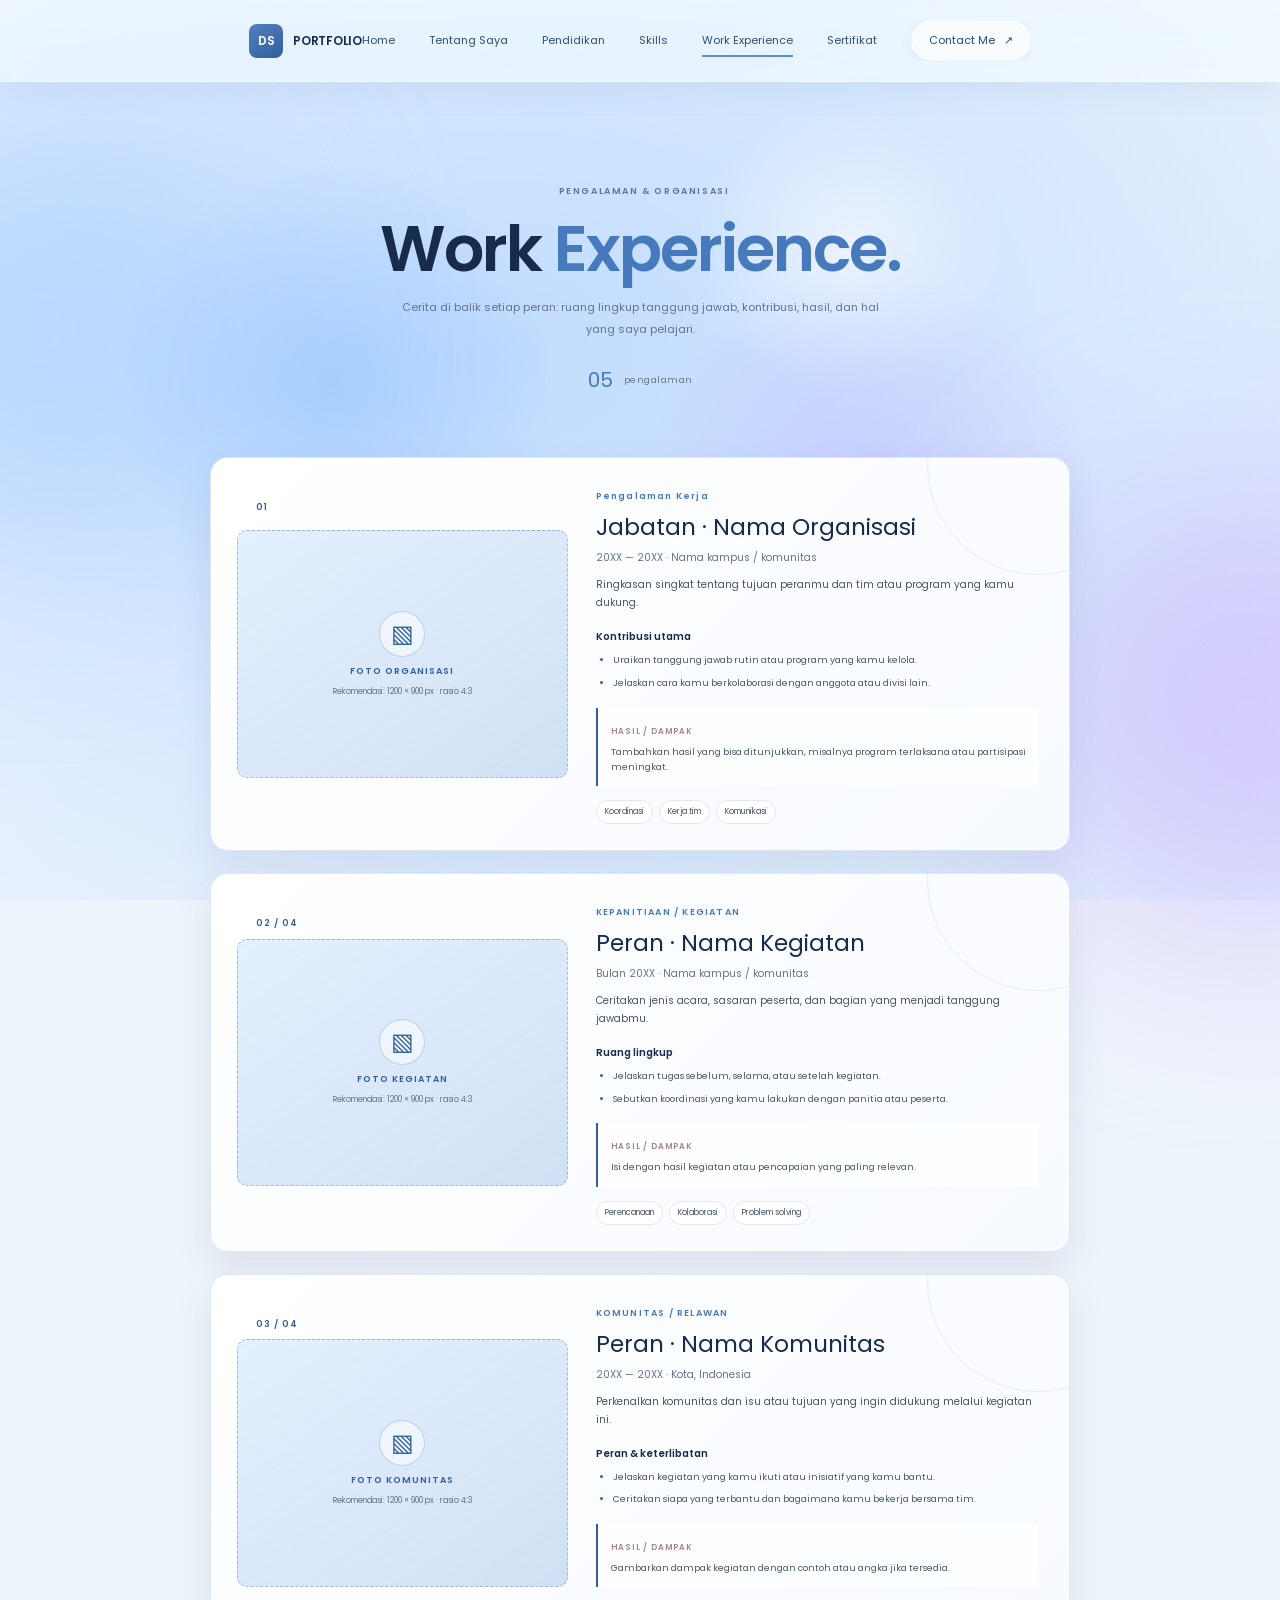
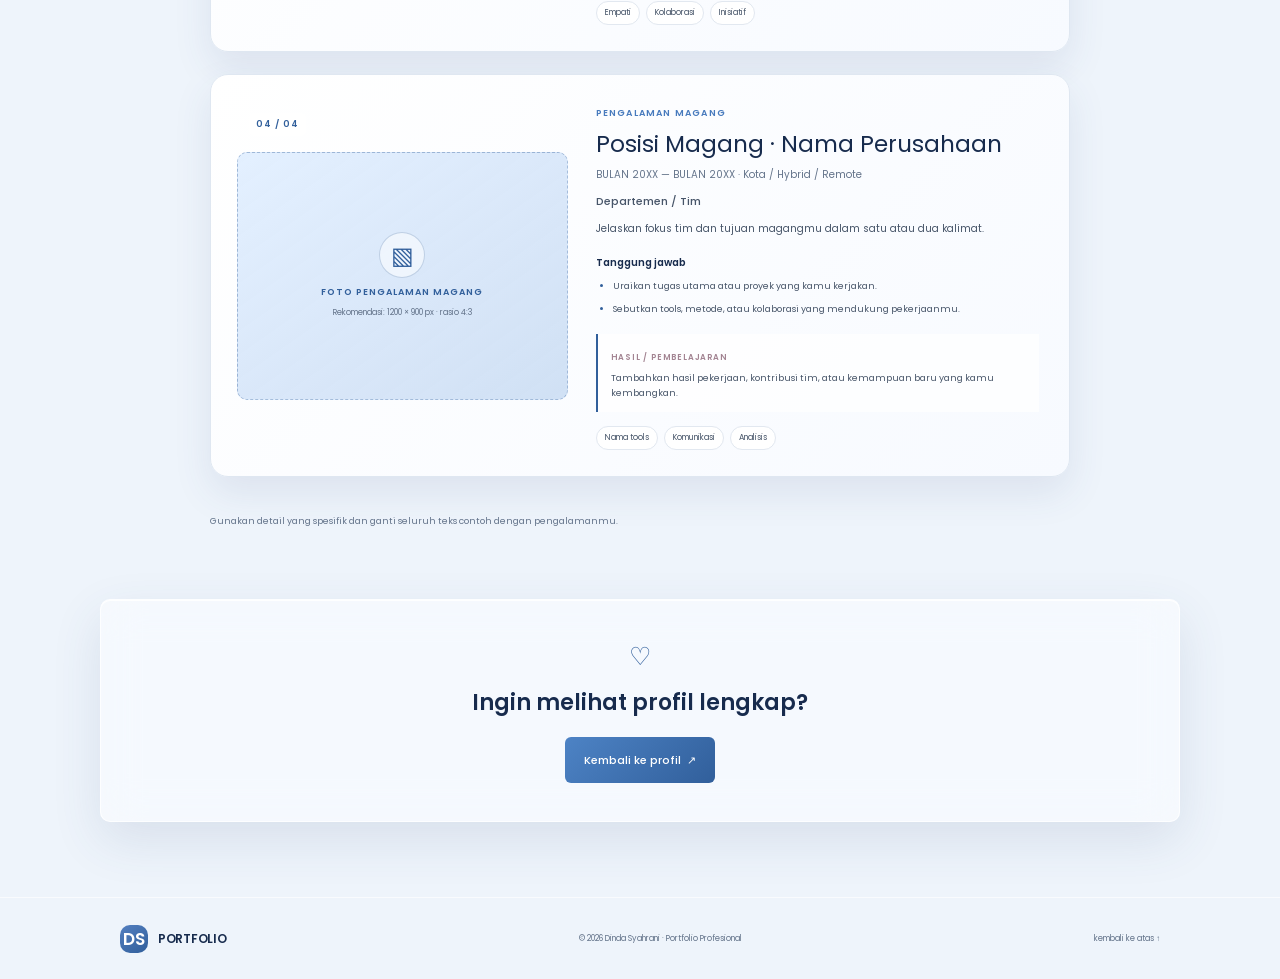
==== commit d44d94a3: "Perubahan Home & About Me" ====
--- a/projects.html
+++ b/projects.html
@@ -27,9 +27,6 @@
         <span>PORTFOLIO</span>
       </a>
 
-      <button class="menu-toggle" type="button" aria-expanded="false" aria-label="Buka menu" aria-controls="site-nav">
-        <span></span><span></span><span></span>
-      </button>
       <nav class="site-nav" id="site-nav" aria-label="Navigasi utama">
         <a class="nav-link" href="index.html#home">Home</a>
         <a class="nav-link" href="index.html#about">Tentang Saya</a>
--- a/style.css
+++ b/style.css
@@ -38,11 +38,13 @@
 .page-glow-two { top: 600px; right: -270px; background: #f8d7e7; }
 .scroll-progress { position: fixed; z-index: 30; top: 0; right: 0; left: 0; height: 2px; pointer-events: none; }
 .scroll-progress span { display: block; width: 100%; height: 100%; background: linear-gradient(90deg, #f1b1cb, #d76e9b); transform: scaleX(0); transform-origin: left; }
-.site-header { position: sticky; z-index: 20; top: 0; display: flex; width: 100%; height: 82px; align-items: center; justify-content: space-between; padding: 0 max(calc((100vw - 1120px) / 2), 7.2%); border-bottom: 1px solid rgba(242, 228, 235, .76); background: rgba(255, 250, 252, .84); backdrop-filter: blur(16px); }
+.site-header { position: fixed; z-index: 20; top: 0; left: 0; display: flex; width: 100%; height: 82px; align-items: center; justify-content: center; padding: 0 max(calc((100vw - 1120px) / 2), 7.2%); border-bottom: 1px solid rgba(242, 228, 235, .76); background: rgba(255, 250, 252, .84); backdrop-filter: blur(16px); }
 .brand { display: inline-flex; align-items: center; gap: 10px; font-size: 12px; font-weight: 600; letter-spacing: -.3px; }
 .brand-mark { position: relative; display: grid; width: 34px; height: 34px; place-items: center; border-radius: 12px; color: white; background: #e888ae; font-family: var(--serif); font-size: 21px; }
 .brand-mark span { position: absolute; top: -6px; right: -7px; color: #b95883; font-family: "Poppins", sans-serif; font-size: 12px; }
-.site-nav { display: flex; align-items: center; gap: 34px; }
+.site-nav { display: flex; min-width: 0; max-width: 100%; align-items: center; justify-content: center; gap: 34px; overflow-x: auto; scrollbar-width: none; }
+.site-nav::-webkit-scrollbar { display: none; }
+.nav-link, .nav-cta { flex: 0 0 auto; }
 .nav-link { position: relative; color: #806f79; font-size: 11px; transition: color .25s ease; }
 .nav-link:hover, .nav-link.active { color: var(--pink-dark); }
 .nav-link.active::after { position: absolute; right: 0; bottom: -8px; left: 0; height: 1px; background: var(--pink); content: ""; }
@@ -50,8 +52,8 @@
 .nav-cta:hover { transform: translateY(-2px); background: #fff0f6; }
 .nav-cta span, .button span, .text-link span, .detail-link span { display: inline-block; margin-left: 6px; transition: transform .25s ease; }
 .nav-cta:hover span, .button:hover span, .text-link:hover span, .detail-link:hover span { transform: translate(3px, -2px); }
-.menu-toggle { display: none; }
 .section-shell { position: relative; width: min(100% - 48px, 1040px); margin-inline: auto; }
+main { padding-top: 82px; }
 .hero { display: grid; min-height: 660px; grid-template-columns: 1fr .9fr; align-items: center; padding: 55px 0 100px; }
 .hero-copy { position: relative; z-index: 2; padding-bottom: 10px; }
 .eyebrow { display: inline-flex; align-items: center; gap: 8px; color: #a28391; font-size: 10px; font-weight: 500; letter-spacing: 1.4px; text-transform: uppercase; }
@@ -75,7 +77,7 @@
 .profile-card-top, .profile-card-bottom { display: flex; align-items: center; justify-content: space-between; padding: 6px 6px 10px; color: #b496a4; font-size: 8px; letter-spacing: .5px; }
 .profile-card-top span:last-child, .profile-heart { color: #e990b3; font-size: 17px; }
 .portrait-frame { overflow: hidden; border-radius: 13px; }
-.portrait { display: block; width: 100%; height: 270px; }
+.portrait { display: block; width: 100%; height: 400px; object-fit: cover; object-position: center; }
 .profile-card-bottom { padding: 11px 6px 4px; }
 .profile-card-bottom div { display: grid; gap: 3px; }
 .profile-card-bottom strong { color: #634c58; font-size: 11px; }
@@ -232,26 +234,26 @@
   .reveal { opacity: 1; transform: none; }
 }
 @media (max-width: 760px) {
-  .site-header { height: 70px; padding-inline: 24px; }
   .hero-art { overflow: hidden; }
-  .hero-copy { min-width: 0; width: 100%; }
-  .menu-toggle { display: flex; width: 38px; height: 38px; flex-direction: column; align-items: center; justify-content: center; gap: 5px; border: 1px solid var(--line); border-radius: 12px; background: white; }
-  .menu-toggle span { width: 15px; height: 1px; background: #87586f; transition: transform .2s; }
-  .menu-toggle[aria-expanded="true"] span:first-child { transform: translateY(3px) rotate(45deg); }
-  .menu-toggle[aria-expanded="true"] span:last-child { transform: translateY(-3px) rotate(-45deg); }
-  .site-nav { position: absolute; top: 69px; right: 0; left: 0; display: none; align-items: stretch; gap: 0; padding: 10px 24px 20px; border-bottom: 1px solid var(--line); background: rgba(255,250,252,.97); }
-  .site-nav.is-open { display: flex; flex-direction: column; }
-  .nav-link { padding: 13px 3px; }
-  .nav-link.active::after { display: none; }
-  .nav-cta { align-self: flex-start; margin-top: 8px; }
+  .hero-copy { display: contents; }
+  .site-header { height: 70px; padding: 10px 20px; }
+  .site-nav { position: static; width: 100%; flex-wrap: nowrap; justify-content: flex-start; gap: 12px 18px; }
+  .projects-page .site-header { justify-content: space-between; gap: 14px; }
+  .projects-page .site-header .site-nav { width: auto; flex: 1 1 0; }
+  .nav-link { padding: 4px 2px; }
+  .nav-cta { margin: 0; }
+  main { padding-top: 70px; }
   .section-shell { width: min(100% - 40px, 540px); }
   .hero { min-height: auto; grid-template-columns: 1fr; padding-top: 75px; padding-bottom: 90px; }
-  .hero-copy { text-align: center; }
-  .hero h1 { font-size: clamp(43px, 10vw, 61px); letter-spacing: -2.7px; }
+  .hero h1, .hero-description, .hero-actions, .hero-art { grid-column: 1; }
+  .hero h1 { grid-row: 1; font-size: clamp(43px, 10vw, 61px); letter-spacing: -2.7px; text-align: center; }
+  .hero-description { grid-row: 2; text-align: center; }
+  .hero-art { grid-row: 3; }
+  .hero-actions { grid-row: 4; }
   .hero-description { margin-inline: auto; }
   .hero-actions { justify-content: center; }
   .hero-note { justify-content: center; margin-top: 27px; }
-  .hero-art { min-height: 430px; grid-column: auto; margin-top: 14px; }
+  .hero-art { min-height: 490px; grid-column: auto; margin-top: 14px; }
   .scroll-hint { bottom: 16px; }
   .about, .project-preview { padding-top: 55px; padding-bottom: 55px; }
   .certificates { padding-top: 35px; padding-bottom: 55px; }
@@ -283,7 +285,7 @@
   .brand { font-size: 11px; }
   .hero-art { min-height: 380px; }
   .profile-card { width: 245px; }
-  .portrait { height: 235px; }
+  .portrait { height: 295px; }
   .orbit-one { width: 300px; height: 215px; }
   .orbit-two { width: 275px; height: 340px; }
   .sticker-star { right: 7px; }
@@ -336,7 +338,7 @@
 .button-quiet:hover { background: #edf3fa; }
 .hero-note, .scroll-hint { color: #64748b; }
 .status-dot { background: #2f855a; box-shadow: 0 0 0 4px #e6f4ec; }
-.profile-card { width: 380px; padding: 12px; border-color: #e2e8f0; border-radius: 12px; box-shadow: 0 20px 55px rgba(23,43,77,.12); animation: card-float 7s ease-in-out infinite; }
+.profile-card { width: 400px; padding: 12px; border-color: #e2e8f0; border-radius: 12px; box-shadow: 0 20px 55px rgba(23,43,77,.12); animation: card-float 7s ease-in-out infinite; }
 .profile-card-top, .profile-card-bottom { color: #64748b; letter-spacing: .8px; }
 .profile-card-top span:last-child, .profile-heart { color: #315f9b; font-size: 11px; }
 .portrait-frame { border-radius: 6px; background: #e8eef5; }
@@ -421,9 +423,6 @@
 .back-card { border-color: #e2e8f0; border-radius: 10px; background: #fff; }
 .back-card > span { color: #315f9b; }
 .back-card h2 { font-family: "Poppins", sans-serif; font-size: 22px; font-weight: 600; }
-.menu-toggle { border-color: #e2e8f0; border-radius: 7px; }
-.menu-toggle span { background: #334155; }
-
 @media (max-width: 760px) {
   .section-shell { width: min(100% - 40px, 540px); }
   .hero { grid-template-columns: 1fr; }
@@ -477,15 +476,7 @@
 
 @media (min-width: 761px) and (max-width: 1260px) {
   .site-header { padding-inline: 5%; }
-  .site-header > .menu-toggle { display: flex; width: 38px; height: 38px; flex-direction: column; align-items: center; justify-content: center; gap: 5px; border: 1px solid #e2e8f0; border-radius: 7px; background: white; }
-  .site-header > .menu-toggle span { width: 15px; height: 1px; background: #334155; transition: transform .2s; }
-  .site-header > .menu-toggle[aria-expanded="true"] span:first-child { transform: translateY(3px) rotate(45deg); }
-  .site-header > .menu-toggle[aria-expanded="true"] span:last-child { transform: translateY(-3px) rotate(-45deg); }
-  .site-header .site-nav { position: absolute; top: 81px; right: 0; left: 0; display: none; max-height: calc(100vh - 82px); flex-direction: column; align-items: stretch; gap: 0; overflow-y: auto; padding: 10px 5% 20px; border-bottom: 1px solid #e2e8f0; background: rgba(255,255,255,.98); }
-  .site-header .site-nav.is-open { display: flex; }
-  .site-header .nav-link { padding: 11px 3px; }
-  .site-header .nav-link.active::after { display: none; }
-  .site-header .nav-cta { align-self: flex-start; margin-top: 8px; }
+  .site-header .site-nav { flex-wrap: nowrap; gap: 12px 20px; }
 }
 
 @media (max-width: 760px) {
@@ -498,21 +489,6 @@
   .preview-grid { grid-template-columns: 1fr; }
   .preview-card:last-child { display: block; }
   .preview-art { min-height: 165px; }
-}
-
-.site-header > .menu-toggle { display: flex; width: 38px; height: 38px; flex-direction: column; align-items: center; justify-content: center; gap: 4px; border: 1px solid #e2e8f0; border-radius: 7px; background: white; cursor: pointer; }
-.site-header > .menu-toggle span { width: 16px; height: 2px; background: #334155; transition: transform .2s, opacity .2s; }
-.site-header > .menu-toggle[aria-expanded="true"] span:first-child { transform: translateY(6px) rotate(45deg); }
-.site-header > .menu-toggle[aria-expanded="true"] span:nth-child(2) { opacity: 0; }
-.site-header > .menu-toggle[aria-expanded="true"] span:last-child { transform: translateY(-6px) rotate(-45deg); }
-.site-header .site-nav { position: absolute; top: 100%; right: max(calc((100vw - 1120px) / 2), 7.2%); left: auto; display: none; width: min(320px, calc(100vw - 32px)); max-height: calc(100vh - 82px); flex-direction: column; align-items: stretch; gap: 0; overflow-y: auto; padding: 10px 20px 20px; border: 1px solid #e2e8f0; border-top: 0; border-radius: 0 0 8px 8px; background: rgba(255,255,255,.98); box-shadow: 0 12px 24px rgba(23,43,77,.12); }
-.site-header .site-nav.is-open { display: flex; }
-.site-header .nav-link { padding: 11px 3px; }
-.site-header .nav-link.active::after { display: none; }
-.site-header .nav-cta { align-self: flex-start; margin-top: 8px; }
-
-@media (max-width: 760px) {
-  .site-header .site-nav { right: 16px; max-height: calc(100vh - 70px); }
 }
 
 /* Liquid-glass theme with a softly animated ambient background */
@@ -566,8 +542,11 @@
 .page-glow-two { top: 55vh; right: -190px; background: #c4aaff; animation: ambient-drift-reverse 16s ease-in-out -4s infinite alternate; }
 
 .site-header {
-  position: sticky;
+  position: fixed;
   z-index: 20;
+  top: 0;
+  left: 0;
+  width: 100%;
   border-bottom-color: rgba(255,255,255,.58);
   background: rgba(255,255,255,.52);
   box-shadow: 0 8px 32px rgba(58, 89, 133, .08);
@@ -589,25 +568,6 @@
   -webkit-backdrop-filter: blur(12px);
 }
 .nav-cta:hover { background: rgba(255,255,255,.72); }
-
-.menu-toggle,
-.site-header > .menu-toggle {
-  border-color: rgba(255,255,255,.86);
-  border-radius: 12px;
-  background: rgba(255,255,255,.58);
-  box-shadow: inset 0 1px 0 rgba(255,255,255,.95), 0 5px 16px rgba(53,91,143,.1);
-  backdrop-filter: blur(14px);
-  -webkit-backdrop-filter: blur(14px);
-}
-.site-header > .menu-toggle span { background: #315f9b; }
-.site-header .site-nav {
-  border-color: rgba(255,255,255,.76);
-  border-radius: 0 0 18px 18px;
-  background: rgba(244,248,255,.76);
-  box-shadow: 0 18px 42px rgba(47,76,119,.16), inset 0 1px 0 rgba(255,255,255,.88);
-  backdrop-filter: blur(26px) saturate(160%);
-  -webkit-backdrop-filter: blur(26px) saturate(160%);
-}
 
 .sparkle, .pink-text, .period, .text-link, .text-link:hover, .detail-link,
 .card-kicker, .timeline-date, .skill-number, .certificate-count span,
@@ -901,3 +861,42 @@
   .certificate-carousel-buttons { gap: 5px; }
   .certificate-carousel-buttons .carousel-button { width: 30px; height: 30px; }
 }
+
+.portfolio-projects { padding-top: 68px; padding-bottom: 68px; }
+.portfolio-projects .section-heading { margin-bottom: 0; }
+.project-showcase-grid { display: grid; grid-template-columns: repeat(3, minmax(0, 1fr)); gap: 18px; margin-top: 28px; }
+.project-showcase-card { min-width: 0; overflow: hidden; border: 1px solid rgba(255,255,255,.78); border-radius: 16px; background: rgba(255,255,255,.48); box-shadow: 0 18px 50px rgba(55,83,125,.1), inset 0 1px 0 rgba(255,255,255,.9); backdrop-filter: blur(20px) saturate(145%); -webkit-backdrop-filter: blur(20px) saturate(145%); transition: transform .25s ease, box-shadow .25s ease; }
+.project-showcase-card:hover { transform: translateY(-5px); box-shadow: 0 22px 48px rgba(48,78,123,.18); }
+.project-showcase-visual { position: relative; display: flex; aspect-ratio: 3 / 2; flex-direction: column; align-items: center; justify-content: center; gap: 9px; overflow: hidden; padding: 18px; border-bottom: 1px solid rgba(255,255,255,.78); background: linear-gradient(145deg, #e8f0fb, #cbd9eb); text-align: center; }
+.project-showcase-visual::before,
+.project-showcase-visual::after { position: absolute; width: 160px; height: 160px; border: 1px solid rgba(71,122,189,.18); border-radius: 50%; content: ""; }
+.project-showcase-visual::after { width: 220px; height: 220px; }
+.project-visual-mobile { background: linear-gradient(145deg, #f3edfb, #d9d5ec); }
+.project-visual-dashboard { background: linear-gradient(145deg, #e5f2f1, #c9e0e1); }
+.project-showcase-visual img { position: absolute; inset: 0; width: 100%; height: 100%; object-fit: cover; }
+.project-showcase-number { position: absolute; z-index: 1; top: 13px; left: 14px; color: #315f9b; font-size: 9px; font-weight: 600; letter-spacing: 1px; }
+.project-showcase-placeholder,
+.project-showcase-size { position: relative; z-index: 1; }
+.project-showcase-placeholder { padding: 8px 12px; border: 1px solid rgba(255,255,255,.85); border-radius: 999px; color: #315f9b; background: rgba(255,255,255,.64); font-size: 8px; font-weight: 600; letter-spacing: .8px; }
+.project-showcase-size { color: #64748b; font-size: 7px; letter-spacing: .5px; }
+.project-showcase-copy { padding: 17px 18px 19px; }
+.project-showcase-type { color: #477abd; font-size: 8px; font-weight: 600; letter-spacing: .9px; }
+.project-showcase-copy h3 { margin: 7px 0; color: #172b4d; font-size: 14px; font-weight: 600; }
+.project-showcase-copy p { min-height: 48px; margin: 0; color: #64748b; font-size: 9px; line-height: 1.8; }
+.project-showcase-tags { display: flex; flex-wrap: wrap; gap: 6px; margin-top: 13px; }
+.project-showcase-tags span { padding: 5px 8px; border: 1px solid #e2e8f0; border-radius: 5px; color: #475569; background: rgba(255,255,255,.58); font-size: 8px; }
+.portfolio-projects > .section-note { margin-top: 18px; }
+
+@media (max-width: 760px) {
+  .portfolio-projects { padding-top: 52px; padding-bottom: 52px; }
+  .project-showcase-grid { grid-template-columns: 1fr; gap: 14px; margin-top: 22px; }
+  .project-showcase-card { display: grid; grid-template-columns: minmax(0, .9fr) minmax(0, 1.1fr); align-items: stretch; }
+  .project-showcase-visual { min-height: 100%; aspect-ratio: auto; border-right: 1px solid rgba(255,255,255,.78); border-bottom: 0; padding: 12px; }
+  .project-showcase-copy { align-self: center; padding: 15px; }
+  .project-showcase-copy p { min-height: 0; }
+}
+
+@media (max-width: 480px) {
+  .project-showcase-card { grid-template-columns: 1fr; }
+  .project-showcase-visual { min-height: 180px; aspect-ratio: 3 / 2; border-right: 0; border-bottom: 1px solid rgba(255,255,255,.78); }
+}
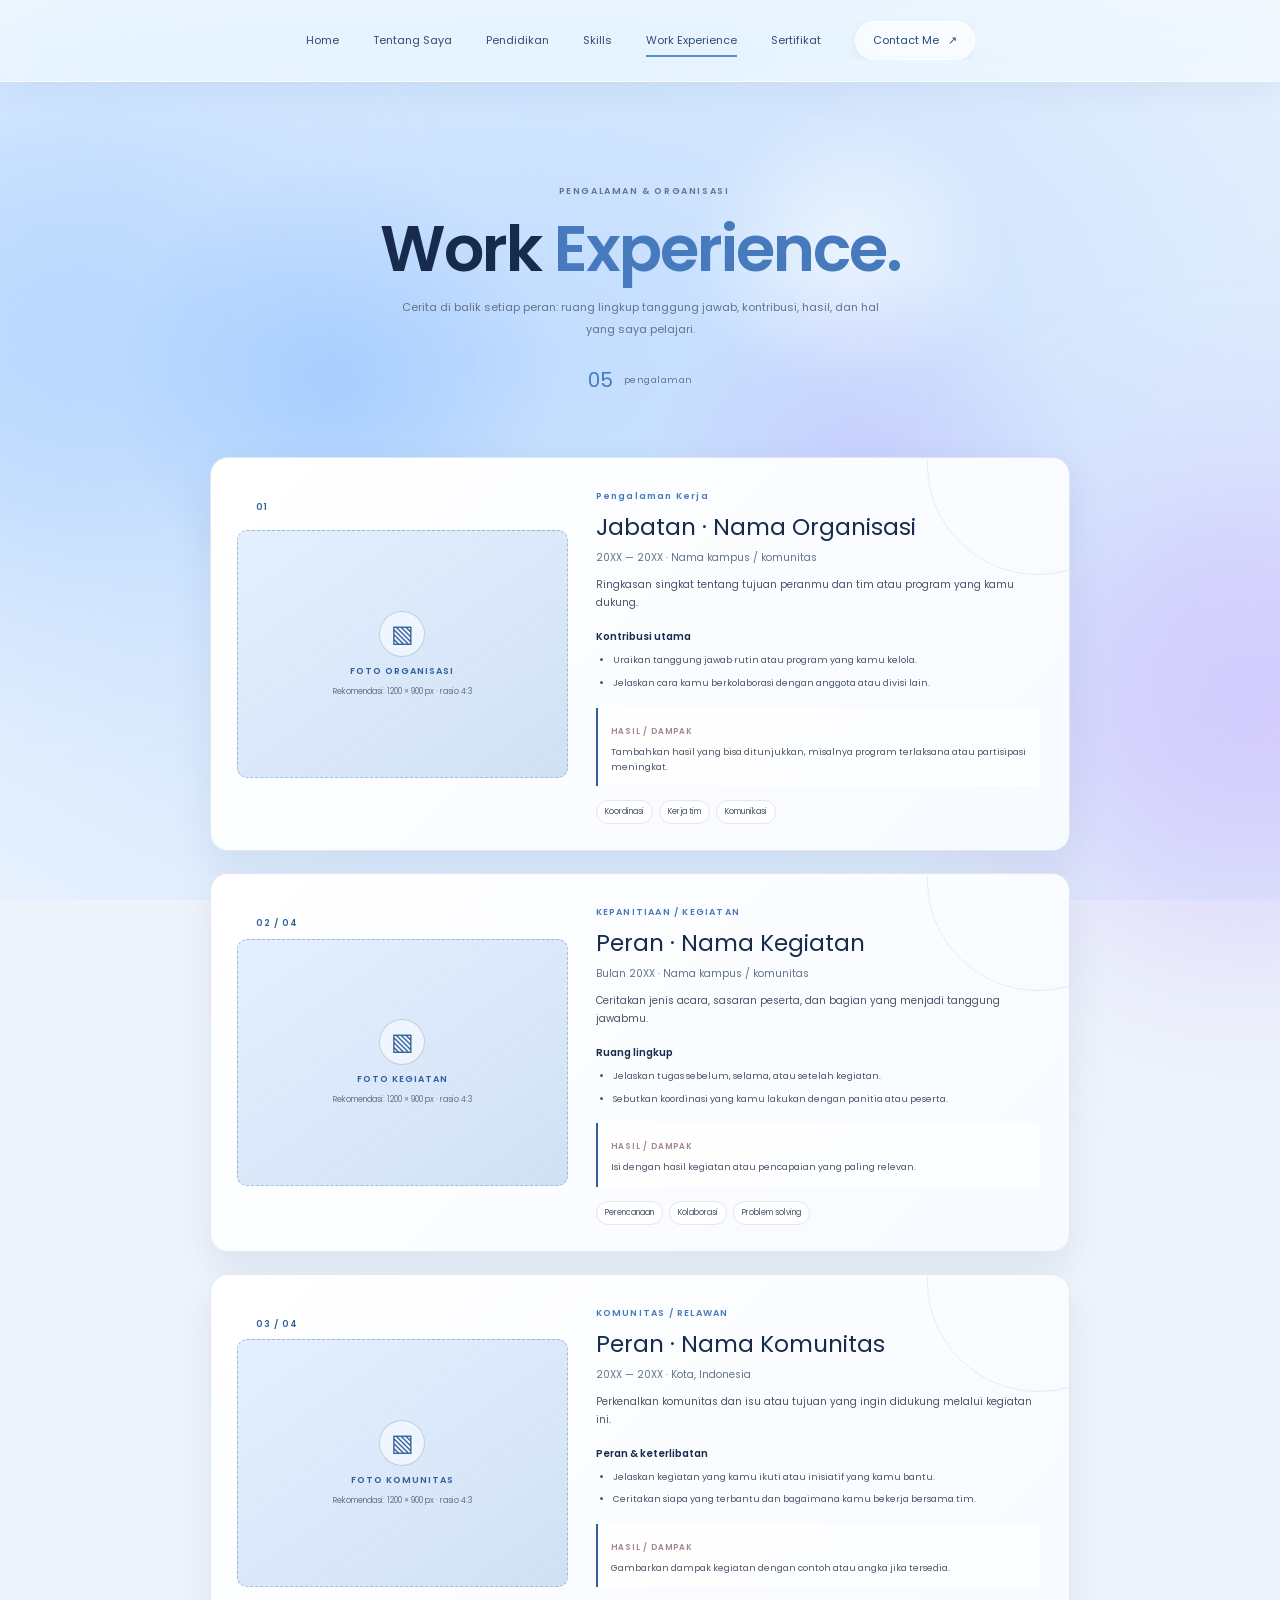
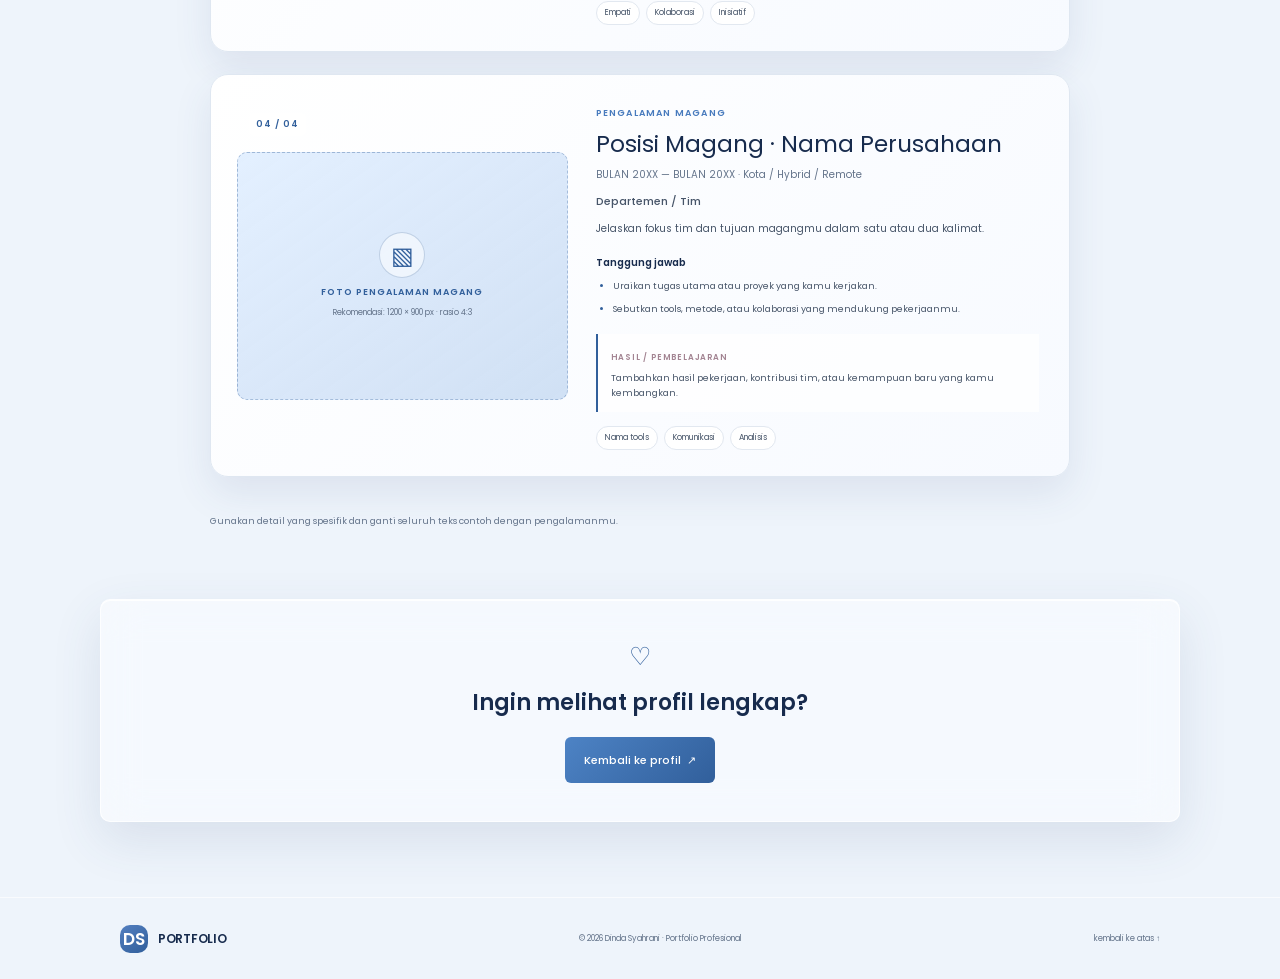
==== commit ca21d72e: "Bongkarrrrrrrr" ====
--- a/projects.html
+++ b/projects.html
@@ -22,10 +22,6 @@
     <div class="page-glow page-glow-two" aria-hidden="true"></div>
 
     <header class="site-header">
-      <a class="brand" href="index.html" aria-label="Kembali ke beranda">
-        <span class="brand-mark">DS</span>
-        <span>PORTFOLIO</span>
-      </a>
 
       <nav class="site-nav" id="site-nav" aria-label="Navigasi utama">
         <a class="nav-link" href="index.html#home">Home</a>
@@ -41,7 +37,7 @@
 
 
     <main>
-      <section class="projects-hero section-shell">
+      <section class="projects-hero section-shell"  id="experience-list">
         <div class="eyebrow reveal"><span class="sparkle"></span> PENGALAMAN &amp; ORGANISASI</div>
         <h1 class="reveal">Work <span class="pink-text">Experience</span><span class="period">.</span></h1>
         <p class="projects-intro reveal">
@@ -53,7 +49,7 @@
       </section>
 
 
-      <section class="projects-list section-shell" id="experience-list" aria-label="Daftar pengalaman kerja dan organisasi">
+      <section class="projects-list section-shell" aria-label="Daftar pengalaman kerja dan organisasi">
         <div class="experience-stack-list">
 
             <article class="organization-card experience-slide" id="organization-1">
--- a/style.css
+++ b/style.css
@@ -446,8 +446,8 @@
 .reveal.is-visible { opacity: 1; transform: translateY(0); }
 
 .about-summary { max-width: 820px; padding: 28px 32px; border-left: 3px solid #315f9b; background: #fff; box-shadow: 0 3px 12px rgba(23,43,77,.035); }
-.about-summary p { margin-bottom: 15px; color: #64748b; font-size: 13px; line-height: 2; }
-.about-summary strong { color: #172b4d; font-weight: 600; }
+.about-summary p { margin-bottom: 15px; color: #64748b; font-size: 13px; line-height: 2; text-align: justify; }
+.about-summary strong { color: #172b4d; font-weight: 600; text-align: justify; line-height: 1.8; }
 .resume-section { padding-top: 58px; padding-bottom: 58px; }
 .section-index { color: #64748b; font-size: 9px; font-weight: 500; letter-spacing: 1px; }
 .timeline-list { position: relative; display: grid; gap: 0; margin-left: 8px; padding-left: 27px; border-left: 1px solid #cbd5e1; }
@@ -484,9 +484,22 @@
   .resume-section { padding-top: 44px; padding-bottom: 44px; }
   .section-index { max-width: 90px; text-align: right; }
   .timeline-heading { align-items: flex-start; flex-direction: column; gap: 4px; }
-  .skills-grid { grid-template-columns: 1fr; }
+  .skills-grid,
+  .preview-grid {
+    display: flex;
+    gap: 12px;
+    overflow-x: auto;
+    overscroll-behavior-x: contain;
+    padding: 4px 2px 16px;
+    scroll-snap-type: x mandatory;
+    scrollbar-width: none;
+    -webkit-overflow-scrolling: touch;
+  }
+  .skills-grid::-webkit-scrollbar,
+  .preview-grid::-webkit-scrollbar { display: none; }
+  .skill-group,
+  .preview-card { flex: 0 0 min(84%, 360px); scroll-snap-align: start; }
   .skill-group { min-height: auto; }
-  .preview-grid { grid-template-columns: 1fr; }
   .preview-card:last-child { display: block; }
   .preview-art { min-height: 165px; }
 }
@@ -690,10 +703,12 @@
 .education-meta .timeline-date { padding: 6px 9px; border-radius: 20px; color: var(--pink-dark); background: var(--pink-light); font-size: 8px; }
 .education-meta .timeline-location { color: var(--muted); font-size: 9px; }
 .education-school { display: flex; align-items: center; gap: 15px; }
-.education-emblem { display: grid; width: 58px; height: 58px; flex: 0 0 58px; place-items: center; border: 1px solid #d5e0ee; border-radius: 18px; color: var(--pink-dark); background: #fff; box-shadow: 0 5px 14px rgba(35,74,124,.08); font-size: 11px; font-weight: 600; letter-spacing: .5px; }
+.education-emblem { display: grid; width: 58px; height: 58px; flex: 0 0 58px; place-items: center; padding: 6px; border: 1px solid #d5e0ee; border-radius: 18px; color: var(--pink-dark); background: #fff; box-shadow: 0 5px 14px rgba(35,74,124,.08); font-size: 11px; font-weight: 600; letter-spacing: .5px; object-fit: contain; }
 .education-kicker { color: #7188a6; font-size: 8px; font-weight: 600; letter-spacing: 1.1px; }
 .education-school h3 { margin: 5px 0; color: var(--ink); font-size: 15px; font-weight: 600; }
 .education-school .timeline-subtitle { margin: 0; color: var(--muted); font-size: 10px; }
+.education-documentation { display: inline-flex; align-items: center; gap: 4px; margin-top: 7px; color: #315f9b; font-size: 9px; font-weight: 500; text-decoration: underline; text-underline-offset: 3px; }
+.education-documentation:hover { color: #234a7c; }
 .education-rule { position: relative; height: 1px; margin: 20px 0 15px; background: var(--line); }
 .education-rule span { position: absolute; top: -3px; left: 0; width: 7px; height: 7px; border: 1px solid white; border-radius: 50%; background: var(--pink); box-shadow: 0 0 0 2px #cbd9eb; }
 .education-description { max-width: 550px; margin: 0; color: var(--muted); font-size: 10px; line-height: 1.9; }
@@ -714,9 +729,10 @@
 .education-photo-activity { background-image: linear-gradient(135deg, #f8fbff, #bdcfe3 70%); }
 .education-photo-class { background-image: linear-gradient(145deg, #f8fbff, #c6d2e3 70%, #aebed4); }
 .education-photo-project { background-image: linear-gradient(145deg, #f8fbff, #d5ddec 70%); }
-.education-photo-portrait { position: absolute; z-index: 2; bottom: 34px; left: 20px; width: 37%; height: 73%; border: 7px solid rgba(255,255,255,.94); border-radius: 48% 48% 14px 14px; background-color: #dce6f2; background-image: radial-gradient(ellipse at 50% 24%, #526985 0 11%, transparent 11.5%), radial-gradient(ellipse at 50% 31%, #e3c9b8 0 12%, transparent 12.5%), linear-gradient(90deg, transparent 28%, #7895b9 28% 72%, transparent 72%), linear-gradient(160deg, #f8fbff, #cbd9eb); box-shadow: 0 10px 24px rgba(35,74,124,.15); }
+.education-photo-portrait { position: absolute; z-index: 2; bottom: 34px; left: 20px; width: 40%; height: 80%; border: 7px solid rgba(255,255,255,.94); border-radius: 48% 48% 14px 14px; background: #dce6f2; box-shadow: 0 10px 24px rgba(35,74,124,.15); }
 .education-photo-portrait span { position: absolute; right: 8px; bottom: 12px; left: 8px; }
 .education-photo img { position: absolute; z-index: 1; inset: 0; width: 100%; height: 100%; border-radius: inherit; object-fit: cover; }
+.education-photo-portrait img { object-position: center 3%; }
 .education-collage-caption { bottom: 14px; display: flex; align-items: center; gap: 7px; font-size: 7px; }
 .education-collage-caption span { width: 16px; height: 1px; background: var(--pink); }
 
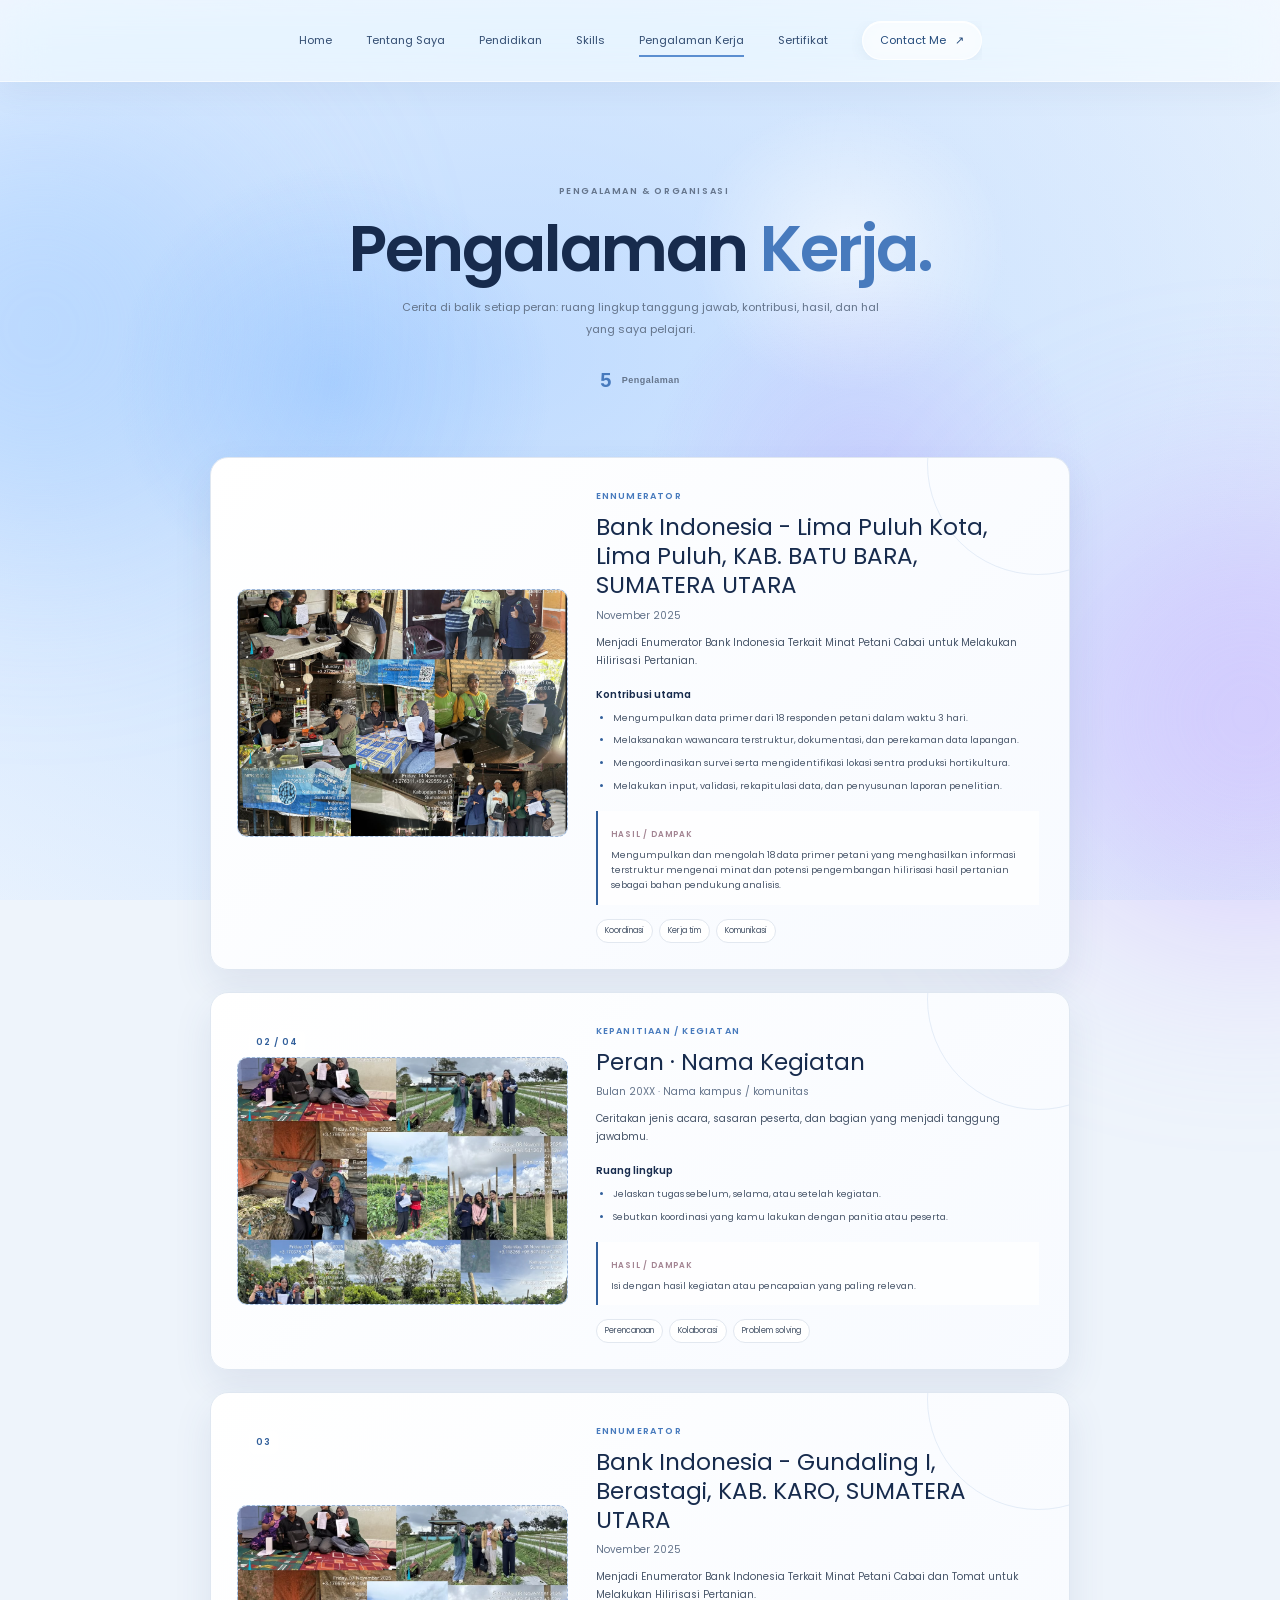
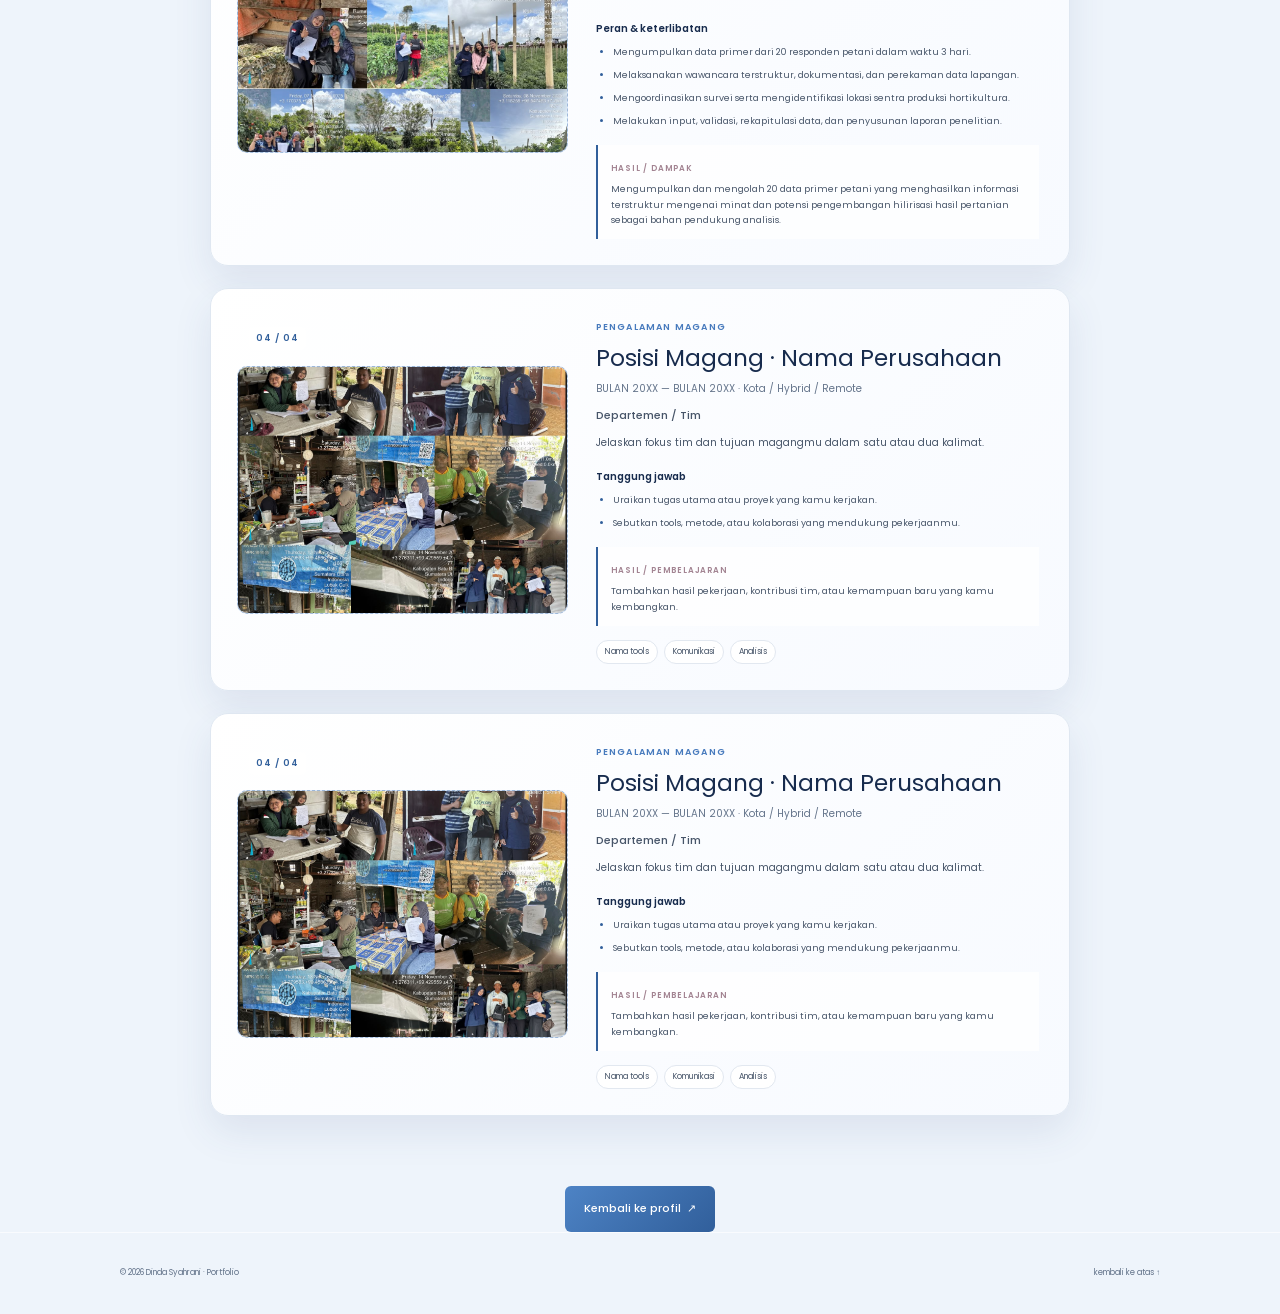
==== commit 1778d37e: "v2" ====
--- a/projects.html
+++ b/projects.html
@@ -28,7 +28,7 @@
         <a class="nav-link" href="index.html#about">Tentang Saya</a>
         <a class="nav-link" href="index.html#education">Pendidikan</a>
         <a class="nav-link" href="index.html#skills">Skills</a>
-        <a class="nav-link active" href="#experience-list">Work Experience</a>
+        <a class="nav-link active" href="#experience-list">Pengalaman Kerja</a>
         <a class="nav-link" href="index.html#certificates">Sertifikat</a>
         <a class="nav-cta" href="index.html#contact">Contact Me <span>↗</span></a>
       </nav>
@@ -39,13 +39,13 @@
     <main>
       <section class="projects-hero section-shell"  id="experience-list">
         <div class="eyebrow reveal"><span class="sparkle"></span> PENGALAMAN &amp; ORGANISASI</div>
-        <h1 class="reveal">Work <span class="pink-text">Experience</span><span class="period">.</span></h1>
+        <h1 class="reveal">Pengalaman <span class="pink-text">Kerja</span><span class="period">.</span></h1>
         <p class="projects-intro reveal">
           Cerita di balik setiap peran: ruang lingkup tanggung jawab, kontribusi,
           hasil, dan hal yang saya pelajari.
         </p>
 
-        <div class="project-count reveal"><span>05</span> pengalaman</div>
+        <div class="project-count reveal"><span><b>5</b></span><b>Pengalaman</b></div>
       </section>
 
 
@@ -53,36 +53,36 @@
         <div class="experience-stack-list">
 
             <article class="organization-card experience-slide" id="organization-1">
-              <div class="experience-photo" role="img" aria-label="Placeholder foto pengalaman organisasi">
-                <span class="internship-photo-icon" aria-hidden="true">▧</span>
-                <span class="internship-photo-label">FOTO ORGANISASI</span>
-                <span class="internship-photo-size">Rekomendasi: 1200 × 900 px · rasio 4:3</span>
+              <div class="experience-photo">
+                <img src="Pengalaman/batubara.jpeg" alt="Dokumentasi survei Enumerator Bank Indonesia di Kabupaten Batu Bara" />
               </div>
               
-              <span class="organization-card-number">01</span>
               <div class="experience-copy">
-                <span class="organization-card-kicker">Pengalaman Kerja</span>
-                <h3>Jabatan · Nama Organisasi</h3>
-                <p class="organization-card-meta">20XX — 20XX · Nama kampus / komunitas</p>
-                <p class="organization-card-description">Ringkasan singkat tentang tujuan peranmu dan tim atau program yang kamu dukung.</p>
+                <span class="organization-card-kicker">ENNUMERATOR</span>
+                <h3>Bank Indonesia - Lima 
+                  Puluh Kota, Lima Puluh, 
+                  KAB. BATU BARA, 
+                  SUMATERA UTARA</h3>
+                <p class="organization-card-meta">November 2025</p>
+                <p class="organization-card-description">Menjadi Enumerator Bank Indonesia Terkait Minat Petani Cabai untuk Melakukan Hilirisasi Pertanian.</p>
                 <div class="experience-detail">
                   <h4>Kontribusi utama</h4>
                   <ul class="experience-points">
-                    <li>Uraikan tanggung jawab rutin atau program yang kamu kelola.</li>
-                    <li>Jelaskan cara kamu berkolaborasi dengan anggota atau divisi lain.</li>
+                    <li>Mengumpulkan data primer dari 18 responden petani dalam waktu 3 hari.</li>
+                    <li>Melaksanakan wawancara terstruktur, dokumentasi, dan perekaman data lapangan.</li>
+                    <li>Mengoordinasikan survei serta mengidentifikasi lokasi sentra produksi hortikultura.</li>
+                    <li>Melakukan input, validasi, rekapitulasi data, dan penyusunan laporan penelitian.</li>
                   </ul>
                 </div>
-                <div class="experience-highlight"><span>HASIL / DAMPAK</span><p>Tambahkan hasil yang bisa ditunjukkan, misalnya program terlaksana atau partisipasi meningkat.</p></div>
+                <div class="experience-highlight"><span>HASIL / DAMPAK</span><p>Mengumpulkan dan mengolah 18 data primer petani yang menghasilkan informasi terstruktur mengenai minat dan potensi pengembangan hilirisasi hasil pertanian sebagai bahan pendukung analisis.</p></div>
                 <div class="experience-tags" aria-label="Keahlian yang digunakan"><span>Koordinasi</span><span>Kerja tim</span><span>Komunikasi</span></div>
               </div>
             </article>
 
 
             <article class="organization-card experience-slide" id="organization-2">
-              <div class="experience-photo" role="img" aria-label="Placeholder foto pengalaman kepanitiaan">
-                <span class="internship-photo-icon" aria-hidden="true">▧</span>
-                <span class="internship-photo-label">FOTO KEGIATAN</span>
-                <span class="internship-photo-size">Rekomendasi: 1200 × 900 px · rasio 4:3</span>
+              <div class="experience-photo">
+                <img src="Pengalaman/ennumerator bank indo.jpeg" alt="Foto sementara untuk dokumentasi kepanitiaan" />
               </div>
               <span class="organization-card-number">02 / 04</span>
               <div class="experience-copy">
@@ -104,36 +104,33 @@
 
 
             <article class="organization-card experience-slide" id="organization-3">
-              <div class="experience-photo" role="img" aria-label="Placeholder foto pengalaman komunitas">
-                <span class="internship-photo-icon" aria-hidden="true">▧</span>
-                <span class="internship-photo-label">FOTO KOMUNITAS</span>
-                <span class="internship-photo-size">Rekomendasi: 1200 × 900 px · rasio 4:3</span>
+              <div class="experience-photo">
+                <img src="Pengalaman/ennumerator bank indo.jpeg" alt="Dokumentasi survei Enumerator Bank Indonesia di Kabupaten Karo" />
               </div>
-              <span class="organization-card-number">03 / 04</span>
+              <span class="organization-card-number">03</span>
               <div class="experience-copy">
-                <span class="organization-card-kicker">KOMUNITAS / RELAWAN</span>
-                <h3>Peran · Nama Komunitas</h3>
-                <p class="organization-card-meta">20XX — 20XX · Kota, Indonesia</p>
-                <p class="organization-card-description">Perkenalkan komunitas dan isu atau tujuan yang ingin didukung melalui kegiatan ini.</p>
+                <span class="organization-card-kicker">ENNUMERATOR</span>
+                <h3>Bank Indonesia - Gundaling I, Berastagi, KAB. KARO, SUMATERA UTARA</h3>
+                <p class="organization-card-meta">November 2025</p>
+                <p class="organization-card-description">Menjadi Enumerator Bank Indonesia Terkait Minat Petani Cabai dan Tomat untuk Melakukan Hilirisasi Pertanian.</p>
                 <div class="experience-detail">
                   <h4>Peran &amp; keterlibatan</h4>
                   <ul class="experience-points">
-                    <li>Jelaskan kegiatan yang kamu ikuti atau inisiatif yang kamu bantu.</li>
-                    <li>Ceritakan siapa yang terbantu dan bagaimana kamu bekerja bersama tim.</li>
+                    <li>Mengumpulkan data primer dari 20 responden petani dalam waktu 3 hari.</li>
+                    <li>Melaksanakan wawancara terstruktur, dokumentasi, dan perekaman data lapangan.</li>
+                    <li>Mengoordinasikan survei serta mengidentifikasi lokasi sentra produksi hortikultura.</li>
+                    <li>Melakukan input, validasi, rekapitulasi data, dan penyusunan laporan penelitian.</li>
                   </ul>
                 </div>
-                <div class="experience-highlight"><span>HASIL / DAMPAK</span><p>Gambarkan dampak kegiatan dengan contoh atau angka jika tersedia.</p></div>
-                <div class="experience-tags" aria-label="Keahlian yang digunakan"><span>Empati</span><span>Kolaborasi</span><span>Inisiatif</span></div>
+                <div class="experience-highlight"><span>HASIL / DAMPAK</span><p>Mengumpulkan dan mengolah 20 data primer petani yang menghasilkan informasi terstruktur mengenai minat dan potensi pengembangan hilirisasi hasil pertanian sebagai bahan pendukung analisis.</p></div>
               </div>
             </article>
 
 
             <article class="internship-slide experience-slide" id="organization-4">
               <span class="organization-card-number">04 / 04</span>
-              <div class="experience-photo" role="img" aria-label="Placeholder foto pengalaman magang">
-                <span class="internship-photo-icon" aria-hidden="true">▧</span>
-                <span class="internship-photo-label">FOTO PENGALAMAN MAGANG</span>
-                <span class="internship-photo-size">Rekomendasi: 1200 × 900 px · rasio 4:3</span>
+              <div class="experience-photo">
+                <img src="Pengalaman/batubara.jpeg" alt="Foto sementara untuk dokumentasi pengalaman magang" />
               </div>
               <div class="internship-copy">
                 <span class="organization-card-kicker">PENGALAMAN MAGANG</span>
@@ -152,20 +149,38 @@
                 <div class="experience-tags" aria-label="Keahlian yang digunakan"><span>Nama tools</span><span>Komunikasi</span><span>Analisis</span></div>
               </div>
             </article>
-          <p class="section-note">Gunakan detail yang spesifik dan ganti seluruh teks contoh dengan pengalamanmu.</p>
+
+
+            <article class="internship-slide experience-slide" id="organization-4">
+              <span class="organization-card-number">04 / 04</span>
+              <div class="experience-photo">
+                <img src="Pengalaman/batubara.jpeg" alt="Foto sementara untuk dokumentasi pengalaman magang" />
+              </div>
+              <div class="internship-copy">
+                <span class="organization-card-kicker">PENGALAMAN MAGANG</span>
+                <h3>Posisi Magang · Nama Perusahaan</h3>
+                <p class="organization-card-meta">BULAN 20XX — BULAN 20XX · Kota / Hybrid / Remote</p>
+                <p class="timeline-subtitle">Departemen / Tim</p>
+                <p class="organization-card-description">Jelaskan fokus tim dan tujuan magangmu dalam satu atau dua kalimat.</p>
+                <div class="experience-detail">
+                  <h4>Tanggung jawab</h4>
+                  <ul class="experience-points">
+                    <li>Uraikan tugas utama atau proyek yang kamu kerjakan.</li>
+                    <li>Sebutkan tools, metode, atau kolaborasi yang mendukung pekerjaanmu.</li>
+                  </ul>
+                </div>
+                <div class="experience-highlight"><span>HASIL / PEMBELAJARAN</span><p>Tambahkan hasil pekerjaan, kontribusi tim, atau kemampuan baru yang kamu kembangkan.</p></div>
+                <div class="experience-tags" aria-label="Keahlian yang digunakan"><span>Nama tools</span><span>Komunikasi</span><span>Analisis</span></div>
+              </div>
+            </article>
         </div>
       </section>
-      <section class="projects-back section-shell">
-        <div class="back-card reveal">
-          <span>♡</span>
-          <h2>Ingin melihat profil lengkap?</h2>
-          <a class="button button-primary" href="index.html#home">Kembali ke profil <span>↗</span></a>
-        </div>
-      </section>
+      <div align="center">
+        <a class="button button-primary" href="index.html#home">Kembali ke profil <span>↗</span></a>
+      </div>
     </main>
     <footer class="site-footer">
-      <a class="brand footer-brand" href="index.html"><span class="brand-mark">DS</span><span>PORTFOLIO</span></a>
-      <p>© 2026 Dinda Syahrani · Portfolio Profesional</p>
+      <p>© 2026 Dinda Syahrani · Portfolio</p>
       <a class="back-top" href="#top" onclick="window.scrollTo({top: 0, behavior: 'smooth'}); return false;">kembali ke atas ↑</a>
     </footer>
   </body>
--- a/style.css
+++ b/style.css
@@ -99,9 +99,12 @@
 .certificate-count { color: #a38d98; font-size: 9px; }
 .certificate-count span { color: var(--pink); }
 .certificate-grid { display: grid; grid-template-columns: repeat(3, 1fr); gap: 16px; }
-.certificate-card { padding: 10px; border: 1px solid var(--line); border-radius: 17px; background: rgba(255,255,255,.82); transition: transform .35s ease, box-shadow .35s ease; }
+.certificate-card { display: block; padding: 10px; border: 1px solid var(--line); border-radius: 17px; color: inherit; background: rgba(255,255,255,.82); text-decoration: none; cursor: pointer; transition: transform .35s ease, box-shadow .35s ease; }
 .certificate-card:hover { transform: translateY(-7px) rotate(-.5deg); box-shadow: 0 16px 35px rgba(150, 94, 122, .13); }
 .certificate-paper { position: relative; display: flex; min-height: 165px; flex-direction: column; align-items: center; justify-content: center; overflow: hidden; border: 1px solid rgba(222, 154, 183, .28); border-radius: 11px; background: linear-gradient(145deg, #fff5f9, #fbe8f0); text-align: center; }
+.certificate-preview { min-height: 0; aspect-ratio: 1.414 / 1; background: #fff; }
+.certificate-preview::before, .certificate-preview::after { display: none; }
+.certificate-preview iframe { position: absolute; inset: 0; width: 100%; height: 100%; border: 0; background: #fff; pointer-events: none; }
 .certificate-paper::before { position: absolute; inset: 7px; border: 1px solid rgba(210, 143, 171, .3); border-radius: 7px; content: ""; }
 .certificate-paper::after { position: absolute; top: -50%; left: -60%; width: 45%; height: 200%; background: linear-gradient(90deg, transparent, rgba(255,255,255,.7), transparent); content: ""; transform: rotate(25deg); transition: left .65s ease; }
 .certificate-card:hover .certificate-paper::after { left: 120%; }
@@ -143,11 +146,12 @@
 .preview-card { display: block; padding: 9px; border: 1px solid var(--line); border-radius: 17px; background: rgba(255, 255, 255, .9); transition: transform .3s ease, box-shadow .3s ease; }
 .preview-card:hover { transform: translateY(-7px); box-shadow: 0 16px 35px rgba(150, 94, 122, .12); }
 .preview-art { position: relative; display: grid; overflow: hidden; min-height: 180px; place-items: center; border-radius: 11px; }
+.preview-art-image { position: absolute; inset: 0; width: 100%; height: 100%; object-fit: cover; object-position: center 35%; }
 .art-lilac { background: linear-gradient(145deg, #f2e9ff, #ead9f2); }
 .art-peach { background: linear-gradient(145deg, #fff0e2, #f8dccf); }
 .art-mint { background: linear-gradient(145deg, #e1f4e5, #d2eadb); }
 .art-emoji { font-size: 62px; filter: drop-shadow(0 10px 12px rgba(129, 83, 106, .15)); animation: sticker-float 3.5s ease-in-out infinite; }
-.art-bubble { position: absolute; right: 17px; bottom: 14px; padding: 6px 11px; border-radius: 20px; color: #846b7b; background: rgba(255,255,255,.72); font-family: var(--serif); font-size: 11px; font-style: italic; }
+.art-bubble { position: absolute; right: 180px; bottom: 14px; padding: 6px 11px; border-radius: 20px; color: #846b7b; background: rgba(255,255,255,.72); font-family: var(--serif); font-size: 11px; font-style: italic; }
 .preview-info { display: flex; align-items: center; justify-content: space-between; padding: 13px 6px 5px; }
 .project-type { color: #b391a1; font-size: 8px; letter-spacing: 1px; text-transform: uppercase; }
 .preview-info h3 { margin: 4px 0 0; font-size: 13px; font-weight: 500; }
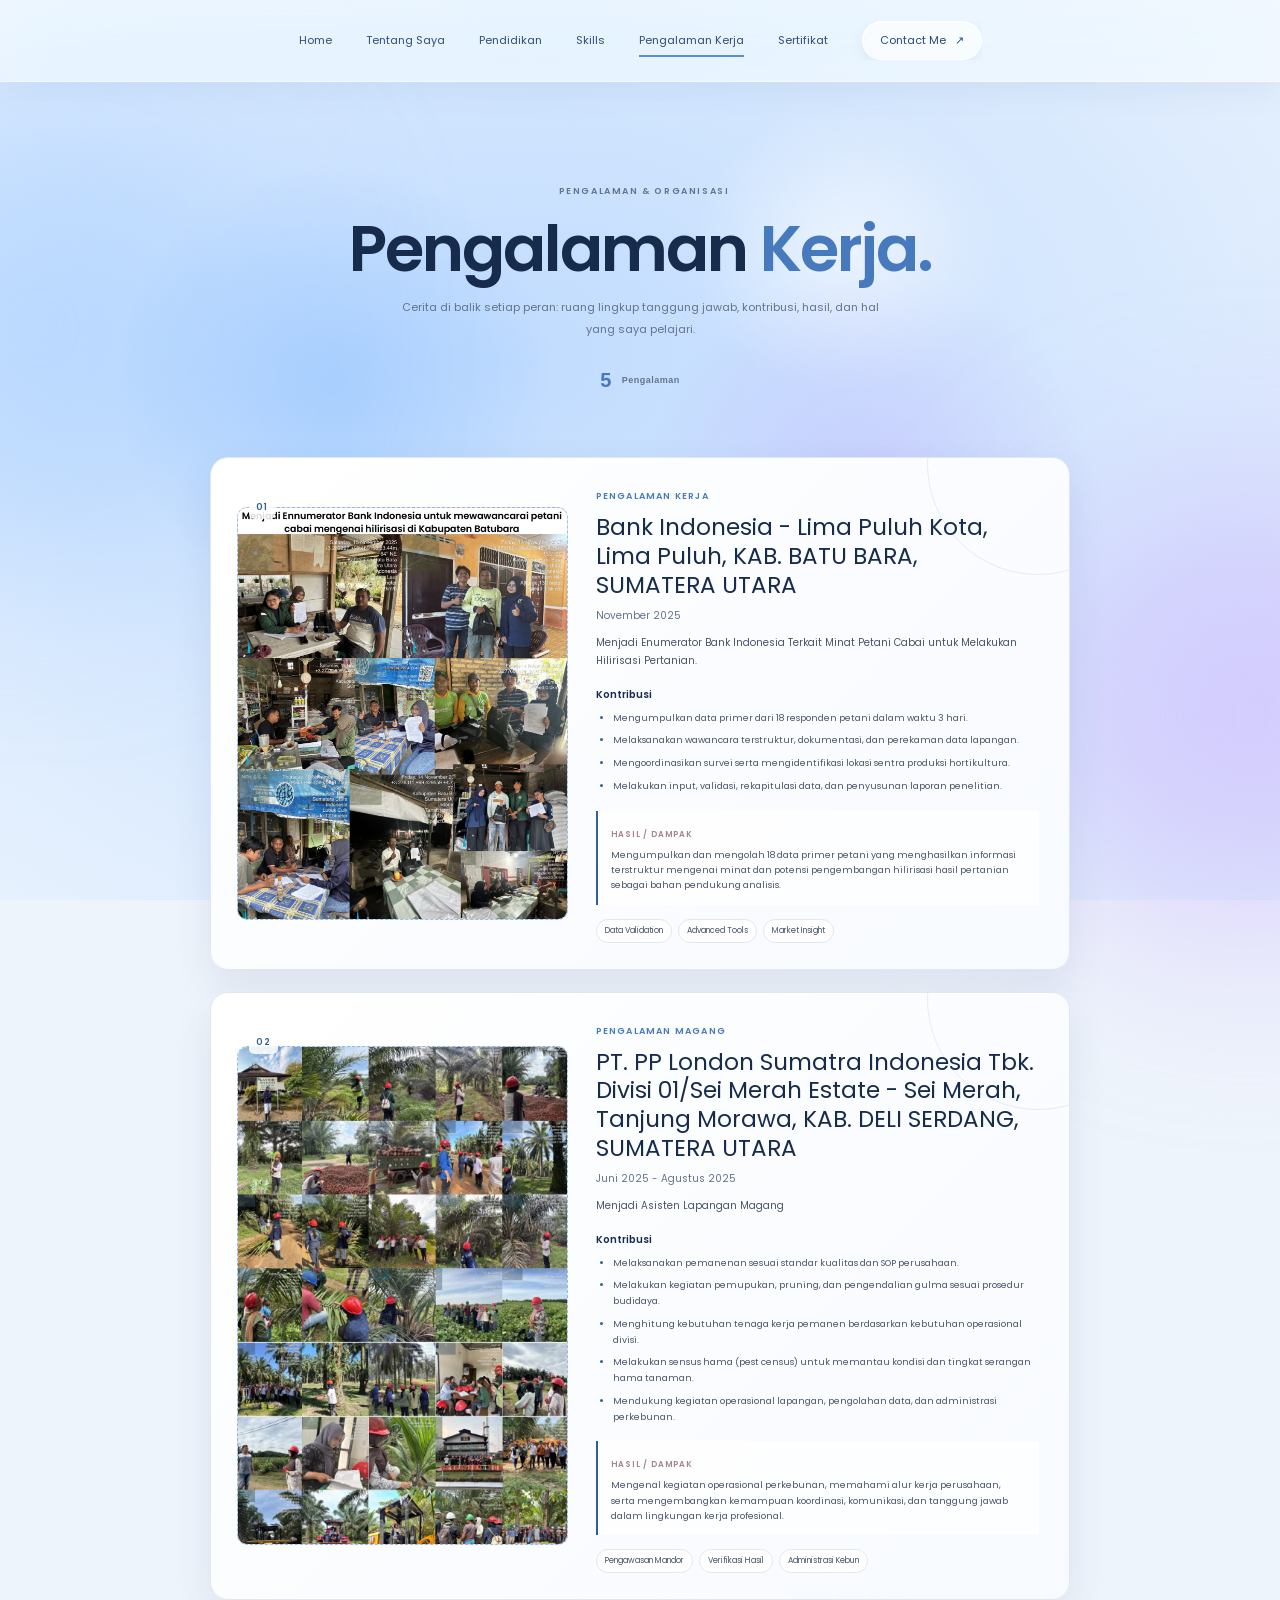
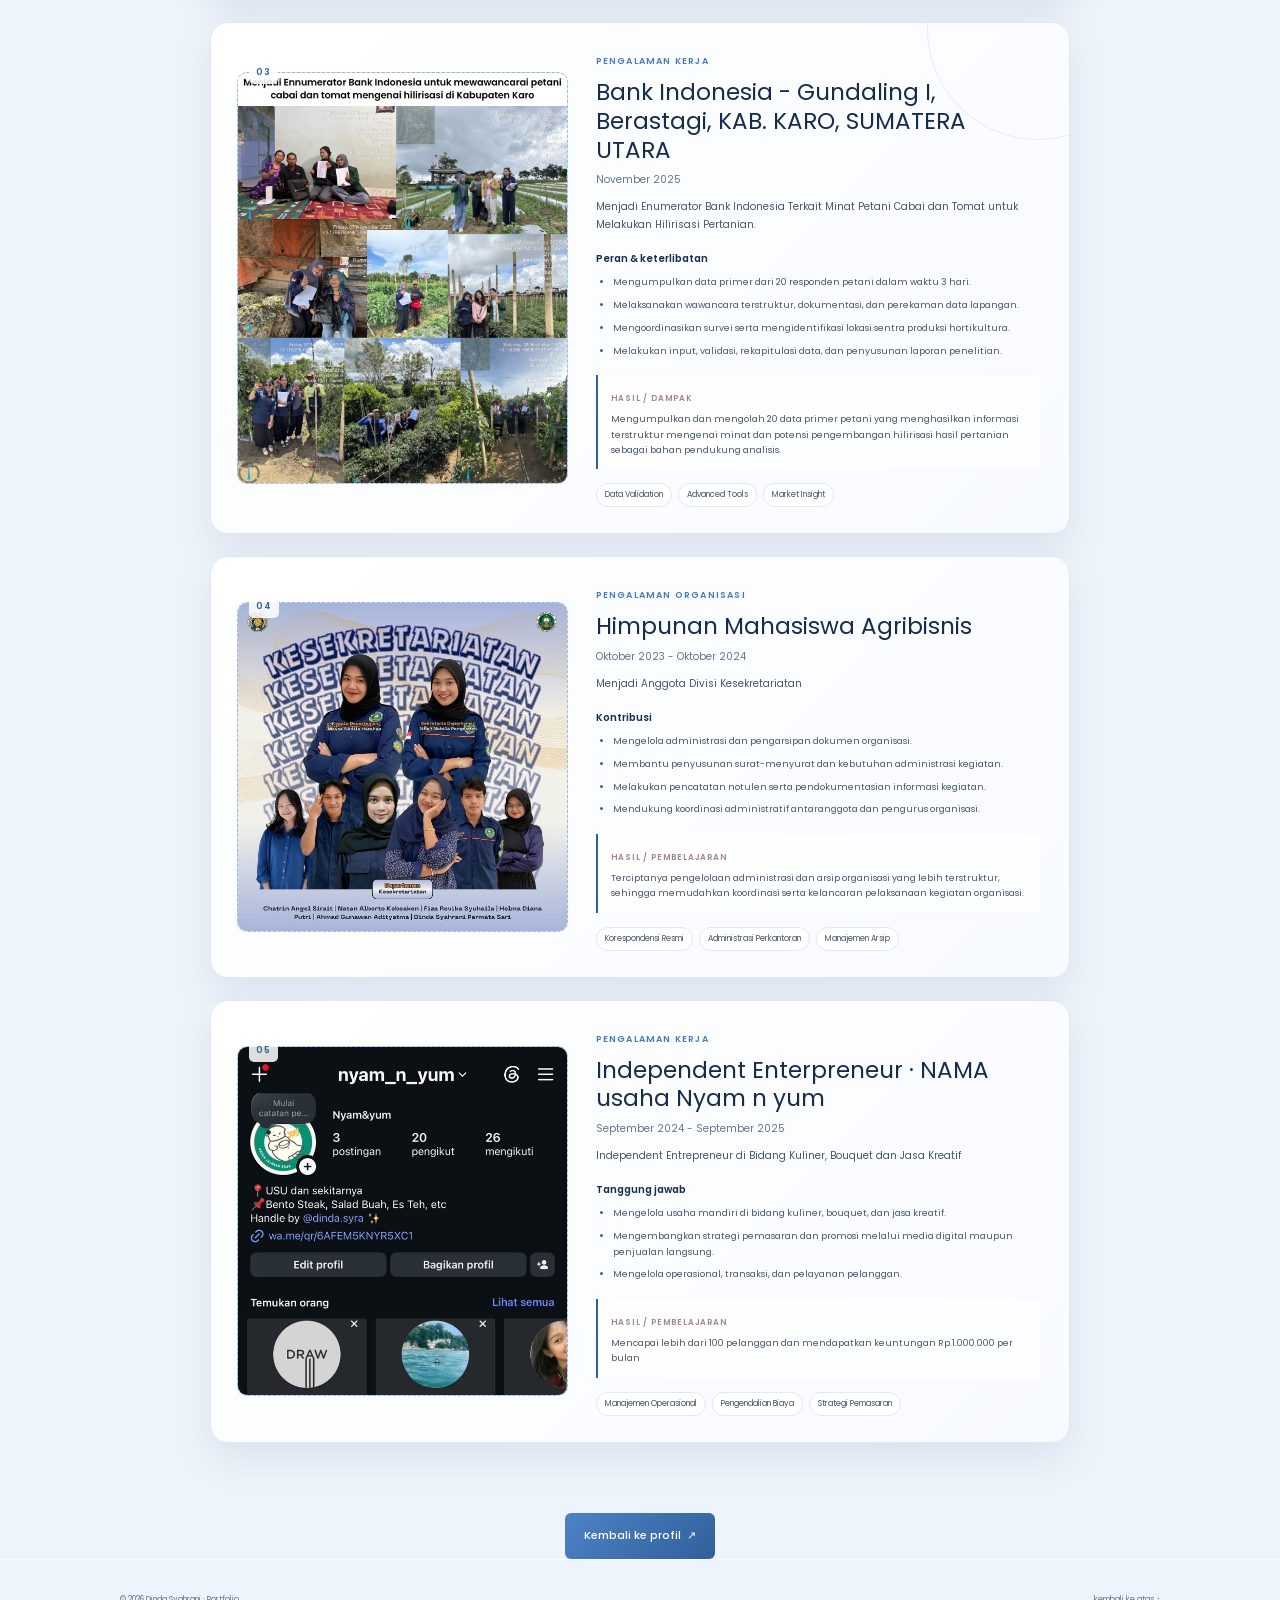
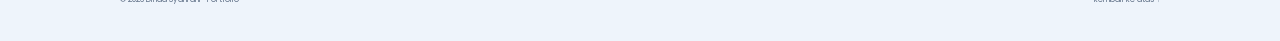
==== commit 265e9346: "pengalaman fixinng" ====
--- a/projects.html
+++ b/projects.html
@@ -56,9 +56,9 @@
               <div class="experience-photo">
                 <img src="Pengalaman/batubara.jpeg" alt="Dokumentasi survei Enumerator Bank Indonesia di Kabupaten Batu Bara" />
               </div>
-              
+              <span class="organization-card-number">01</span>
               <div class="experience-copy">
-                <span class="organization-card-kicker">ENNUMERATOR</span>
+                <span class="organization-card-kicker">PENGALAMAN KERJA</span>
                 <h3>Bank Indonesia - Lima 
                   Puluh Kota, Lima Puluh, 
                   KAB. BATU BARA, 
@@ -66,7 +66,7 @@
                 <p class="organization-card-meta">November 2025</p>
                 <p class="organization-card-description">Menjadi Enumerator Bank Indonesia Terkait Minat Petani Cabai untuk Melakukan Hilirisasi Pertanian.</p>
                 <div class="experience-detail">
-                  <h4>Kontribusi utama</h4>
+                  <h4>Kontribusi</h4>
                   <ul class="experience-points">
                     <li>Mengumpulkan data primer dari 18 responden petani dalam waktu 3 hari.</li>
                     <li>Melaksanakan wawancara terstruktur, dokumentasi, dan perekaman data lapangan.</li>
@@ -75,41 +75,50 @@
                   </ul>
                 </div>
                 <div class="experience-highlight"><span>HASIL / DAMPAK</span><p>Mengumpulkan dan mengolah 18 data primer petani yang menghasilkan informasi terstruktur mengenai minat dan potensi pengembangan hilirisasi hasil pertanian sebagai bahan pendukung analisis.</p></div>
-                <div class="experience-tags" aria-label="Keahlian yang digunakan"><span>Koordinasi</span><span>Kerja tim</span><span>Komunikasi</span></div>
+                <div class="experience-tags" aria-label="Keahlian yang digunakan"><span>Data Validation</span><span>Advanced Tools</span><span>Market Insight</span></div>
               </div>
             </article>
 
 
             <article class="organization-card experience-slide" id="organization-2">
-              <div class="experience-photo">
-                <img src="Pengalaman/ennumerator bank indo.jpeg" alt="Foto sementara untuk dokumentasi kepanitiaan" />
+              <div class="experience-photo-pp">
+                <img src="Pengalaman/pp london.jpeg" alt="Foto sementara untuk dokumentasi kepanitiaan" />
               </div>
-              <span class="organization-card-number">02 / 04</span>
+              <span class="organization-card-number">02</span>
               <div class="experience-copy">
-                <span class="organization-card-kicker">KEPANITIAAN / KEGIATAN</span>
-                <h3>Peran · Nama Kegiatan</h3>
-                <p class="organization-card-meta">Bulan 20XX · Nama kampus / komunitas</p>
-                <p class="organization-card-description">Ceritakan jenis acara, sasaran peserta, dan bagian yang menjadi tanggung jawabmu.</p>
+                <span class="organization-card-kicker">PENGALAMAN MAGANG</span>
+                <h3>PT. PP London Sumatra 
+                  Indonesia Tbk. 
+                  Divisi 01/Sei Merah
+                  Estate - Sei Merah, 
+                  Tanjung Morawa, 
+                  KAB. DELI SERDANG, 
+                  SUMATERA UTARA</h3>
+                <p class="organization-card-meta">Juni 2025 - Agustus 2025</p>
+                <p class="organization-card-description">Menjadi Asisten Lapangan Magang</p>
                 <div class="experience-detail">
-                  <h4>Ruang lingkup</h4>
+                  <h4>Kontribusi</h4>
                   <ul class="experience-points">
-                    <li>Jelaskan tugas sebelum, selama, atau setelah kegiatan.</li>
-                    <li>Sebutkan koordinasi yang kamu lakukan dengan panitia atau peserta.</li>
+                    <li>Melaksanakan pemanenan sesuai standar kualitas dan SOP perusahaan.</li>
+                    <li>Melakukan kegiatan pemupukan, pruning, dan pengendalian gulma sesuai prosedur budidaya.</li>
+                    <li>Menghitung kebutuhan tenaga kerja pemanen berdasarkan kebutuhan operasional divisi.</li>
+                    <li>Melakukan sensus hama (pest census) untuk memantau kondisi dan tingkat serangan hama tanaman.</li>
+                    <li>Mendukung kegiatan operasional lapangan, pengolahan data, dan administrasi perkebunan.</li>
                   </ul>
                 </div>
-                <div class="experience-highlight"><span>HASIL / DAMPAK</span><p>Isi dengan hasil kegiatan atau pencapaian yang paling relevan.</p></div>
-                <div class="experience-tags" aria-label="Keahlian yang digunakan"><span>Perencanaan</span><span>Kolaborasi</span><span>Problem solving</span></div>
+                <div class="experience-highlight"><span>HASIL / DAMPAK</span><p>Mengenal kegiatan operasional perkebunan, memahami alur kerja perusahaan, serta mengembangkan kemampuan koordinasi, komunikasi, dan tanggung jawab dalam lingkungan kerja profesional.</p></div>
+                <div class="experience-tags" aria-label="Keahlian yang digunakan"><span>Pengawasan Mandor</span><span>Verifikasi Hasil</span><span>Administrasi Kebun</span></div>
               </div>
             </article>
 
 
             <article class="organization-card experience-slide" id="organization-3">
-              <div class="experience-photo">
+              <div class="experience-photo-karo">
                 <img src="Pengalaman/ennumerator bank indo.jpeg" alt="Dokumentasi survei Enumerator Bank Indonesia di Kabupaten Karo" />
               </div>
               <span class="organization-card-number">03</span>
               <div class="experience-copy">
-                <span class="organization-card-kicker">ENNUMERATOR</span>
+                <span class="organization-card-kicker">PENGALAMAN KERJA</span>
                 <h3>Bank Indonesia - Gundaling I, Berastagi, KAB. KARO, SUMATERA UTARA</h3>
                 <p class="organization-card-meta">November 2025</p>
                 <p class="organization-card-description">Menjadi Enumerator Bank Indonesia Terkait Minat Petani Cabai dan Tomat untuk Melakukan Hilirisasi Pertanian.</p>
@@ -123,54 +132,56 @@
                   </ul>
                 </div>
                 <div class="experience-highlight"><span>HASIL / DAMPAK</span><p>Mengumpulkan dan mengolah 20 data primer petani yang menghasilkan informasi terstruktur mengenai minat dan potensi pengembangan hilirisasi hasil pertanian sebagai bahan pendukung analisis.</p></div>
+                <div class="experience-tags" aria-label="Keahlian yang digunakan"><span>Data Validation</span><span>Advanced Tools</span><span>Market Insight</span></div>
               </div>
             </article>
 
 
             <article class="internship-slide experience-slide" id="organization-4">
-              <span class="organization-card-number">04 / 04</span>
+              <span class="organization-card-number">04</span>
               <div class="experience-photo">
-                <img src="Pengalaman/batubara.jpeg" alt="Foto sementara untuk dokumentasi pengalaman magang" />
+                <img src="Pengalaman/imasep.jpeg" alt="Foto sementara untuk dokumentasi pengalaman magang" />
               </div>
               <div class="internship-copy">
-                <span class="organization-card-kicker">PENGALAMAN MAGANG</span>
-                <h3>Posisi Magang · Nama Perusahaan</h3>
-                <p class="organization-card-meta">BULAN 20XX — BULAN 20XX · Kota / Hybrid / Remote</p>
-                <p class="timeline-subtitle">Departemen / Tim</p>
-                <p class="organization-card-description">Jelaskan fokus tim dan tujuan magangmu dalam satu atau dua kalimat.</p>
+                <span class="organization-card-kicker">PENGALAMAN ORGANISASI</span>
+                <h3>Himpunan Mahasiswa Agribisnis</h3>
+                <p class="organization-card-meta">Oktober 2023 - Oktober 2024</p>
+                <p class="organization-card-description">Menjadi Anggota Divisi Kesekretariatan</p>
                 <div class="experience-detail">
-                  <h4>Tanggung jawab</h4>
+                  <h4>Kontribusi</h4>
                   <ul class="experience-points">
-                    <li>Uraikan tugas utama atau proyek yang kamu kerjakan.</li>
-                    <li>Sebutkan tools, metode, atau kolaborasi yang mendukung pekerjaanmu.</li>
+                    <li>Mengelola administrasi dan pengarsipan dokumen organisasi.</li>
+                    <li>Membantu penyusunan surat-menyurat dan kebutuhan administrasi kegiatan.</li>
+                    <li>Melakukan pencatatan notulen serta pendokumentasian informasi kegiatan.</li>
+                    <li>Mendukung koordinasi administratif antaranggota dan pengurus organisasi.</li>
                   </ul>
                 </div>
-                <div class="experience-highlight"><span>HASIL / PEMBELAJARAN</span><p>Tambahkan hasil pekerjaan, kontribusi tim, atau kemampuan baru yang kamu kembangkan.</p></div>
-                <div class="experience-tags" aria-label="Keahlian yang digunakan"><span>Nama tools</span><span>Komunikasi</span><span>Analisis</span></div>
+                <div class="experience-highlight"><span>HASIL / PEMBELAJARAN</span><p>Terciptanya pengelolaan administrasi dan arsip organisasi yang lebih terstruktur, sehingga memudahkan koordinasi serta kelancaran pelaksanaan kegiatan organisasi.</p></div>
+                <div class="experience-tags" aria-label="Keahlian yang digunakan"><span>Korespondensi Resmi</span><span>Administrasi Perkantoran</span><span>Manajemen Arsip</span></div>
               </div>
             </article>
 
 
             <article class="internship-slide experience-slide" id="organization-4">
-              <span class="organization-card-number">04 / 04</span>
-              <div class="experience-photo">
-                <img src="Pengalaman/batubara.jpeg" alt="Foto sementara untuk dokumentasi pengalaman magang" />
+              <span class="organization-card-number">05</span>
+              <div class="experience-photo-nyam">
+                <img src="Pengalaman/nyam.jpeg" alt="Foto sementara untuk dokumentasi pengalaman magang" />
               </div>
               <div class="internship-copy">
-                <span class="organization-card-kicker">PENGALAMAN MAGANG</span>
-                <h3>Posisi Magang · Nama Perusahaan</h3>
-                <p class="organization-card-meta">BULAN 20XX — BULAN 20XX · Kota / Hybrid / Remote</p>
-                <p class="timeline-subtitle">Departemen / Tim</p>
-                <p class="organization-card-description">Jelaskan fokus tim dan tujuan magangmu dalam satu atau dua kalimat.</p>
+                <span class="organization-card-kicker">PENGALAMAN KERJA</span>
+                <h3>Independent Enterpreneur · NAMA usaha Nyam n yum</h3>
+                <p class="organization-card-meta">September 2024 - September 2025</p>
+                <p class="organization-card-description">Independent Entrepreneur di Bidang Kuliner, Bouquet dan Jasa Kreatif</p>
                 <div class="experience-detail">
                   <h4>Tanggung jawab</h4>
                   <ul class="experience-points">
-                    <li>Uraikan tugas utama atau proyek yang kamu kerjakan.</li>
-                    <li>Sebutkan tools, metode, atau kolaborasi yang mendukung pekerjaanmu.</li>
+                    <li>Mengelola usaha mandiri di bidang kuliner, bouquet, dan jasa kreatif.</li>
+                    <li>Mengembangkan strategi pemasaran dan promosi melalui media digital maupun penjualan langsung.</li>
+                    <li>Mengelola operasional, transaksi, dan pelayanan pelanggan.</li>
                   </ul>
                 </div>
-                <div class="experience-highlight"><span>HASIL / PEMBELAJARAN</span><p>Tambahkan hasil pekerjaan, kontribusi tim, atau kemampuan baru yang kamu kembangkan.</p></div>
-                <div class="experience-tags" aria-label="Keahlian yang digunakan"><span>Nama tools</span><span>Komunikasi</span><span>Analisis</span></div>
+                <div class="experience-highlight"><span>HASIL / PEMBELAJARAN</span><p>Mencapai lebih dari 100 pelanggan dan mendapatkan keuntungan Rp.1.000.000 per bulan</p></div>
+                <div class="experience-tags" aria-label="Keahlian yang digunakan"><span>Manajemen Operasional</span><span>Pengendalian Biaya</span><span>Strategi Pemasaran</span></div>
               </div>
             </article>
         </div>
--- a/style.css
+++ b/style.css
@@ -104,7 +104,7 @@
 .certificate-paper { position: relative; display: flex; min-height: 165px; flex-direction: column; align-items: center; justify-content: center; overflow: hidden; border: 1px solid rgba(222, 154, 183, .28); border-radius: 11px; background: linear-gradient(145deg, #fff5f9, #fbe8f0); text-align: center; }
 .certificate-preview { min-height: 0; aspect-ratio: 1.414 / 1; background: #fff; }
 .certificate-preview::before, .certificate-preview::after { display: none; }
-.certificate-preview iframe { position: absolute; inset: 0; width: 100%; height: 100%; border: 0; background: #fff; pointer-events: none; }
+.certificate-preview img { position: absolute; inset: 0; width: 100%; height: 100%; object-fit: contain; background: #fff; }
 .certificate-paper::before { position: absolute; inset: 7px; border: 1px solid rgba(210, 143, 171, .3); border-radius: 7px; content: ""; }
 .certificate-paper::after { position: absolute; top: -50%; left: -60%; width: 45%; height: 200%; background: linear-gradient(90deg, transparent, rgba(255,255,255,.7), transparent); content: ""; transform: rotate(25deg); transition: left .65s ease; }
 .certificate-card:hover .certificate-paper::after { left: 120%; }
@@ -764,11 +764,18 @@
 .experience-carousel-track::-webkit-scrollbar { display: none; }
 .experience-slide { flex: 0 0 min(78vw, 430px); scroll-snap-align: start; }
 .internship-slide { position: relative; display: flex; min-width: 0; flex-direction: column; gap: 16px; overflow: hidden; padding: 42px 18px 18px; border: 1px solid rgba(255,255,255,.7); border-radius: 24px; background: linear-gradient(145deg, rgba(255,255,255,.72), rgba(224,237,251,.58)); box-shadow: 0 16px 38px rgba(55,83,125,.13), inset 0 1px 0 rgba(255,255,255,.88); }
-.experience-photo { position: relative; display: flex; width: 100%; aspect-ratio: 4 / 3; min-width: 0; flex: 0 0 auto; flex-direction: column; align-items: center; justify-content: center; gap: 8px; overflow: hidden; border: 1px dashed rgba(49,95,155,.35); border-radius: 10px; color: #315f9b; background: linear-gradient(145deg, rgba(222,237,255,.84), rgba(195,215,241,.76)); text-align: center; }
+.experience-photo { position: relative; display: flex; width: 100%; height: 90%; aspect-ratio: 4 / 3; min-width: 0; flex: 0 0 auto; flex-direction: column; align-items: center; justify-content: center; gap: 8px; overflow: hidden; border: 1px dashed rgba(49,95,155,.35); border-radius: 10px; color: #315f9b; background: linear-gradient(145deg, rgba(222,237,255,.84), rgba(195,215,241,.76)); text-align: center; }
+.experience-photo-karo { position: relative; display: flex; width: 100%; height: 90%; aspect-ratio: 4 / 3; min-width: 0; flex: 0 0 auto; flex-direction: column; align-items: center; justify-content: center; gap: 8px; overflow: hidden; border: 1px dashed rgba(49,95,155,.35); border-radius: 10px; color: #315f9b; background: linear-gradient(145deg, rgba(222,237,255,.84), rgba(195,215,241,.76)); text-align: center; }
+.experience-photo-nyam { position: relative; display: flex; width: 100%; height: 90%; aspect-ratio: 4 / 3; min-width: 0; flex: 0 0 auto; flex-direction: column; align-items: center; justify-content: center; gap: 8px; overflow: hidden; border: 1px dashed rgba(49,95,155,.35); border-radius: 10px; color: #315f9b; background: linear-gradient(145deg, rgba(222,237,255,.84), rgba(195,215,241,.76)); text-align: center; }
+.experience-photo-pp { position: relative; display: flex; width: 100%; height: 90%; aspect-ratio: 4 / 3; min-width: 0; flex: 0 0 auto; flex-direction: column; align-items: center; justify-content: center; gap: 8px; overflow: hidden; border: 1px dashed rgba(49,95,155,.35); border-radius: 10px; color: #315f9b; background: linear-gradient(145deg, rgba(222,237,255,.84), rgba(195,215,241,.76)); text-align: center; }
+.internship-photo-icon { display: grid; width: 46px; height: 46px; place-items: center; border: 1px solid rgba(49,95,155,.25); border-radius: 50%; background: rgba(255,255,255,.55); font-size: 24px; }
 .internship-photo-icon { display: grid; width: 46px; height: 46px; place-items: center; border: 1px solid rgba(49,95,155,.25); border-radius: 50%; background: rgba(255,255,255,.55); font-size: 24px; }
 .internship-photo-label { font-size: 9px; font-weight: 600; letter-spacing: 1px; }
 .internship-photo-size { color: #64748b; font-size: 8px; }
 .experience-photo img { position: absolute; inset: 0; width: 100%; height: 100%; object-fit: cover; }
+.experience-photo-karo img { position: absolute; inset: 0; width: 100%; height: 100%; object-fit: cover; }
+.experience-photo-nyam img { position: absolute; inset: 0; width: 100%; height: 190%; object-fit: cover; }
+.experience-photo-pp img { position: absolute; inset: 0; width: 100%; height: 120%; object-fit: cover; }
 .internship-copy { min-width: 0; }
 .internship-copy h3 { margin: 8px 0 5px; color: #172b4d; font-size: 16px; font-weight: 600; }
 .internship-copy .experience-points { padding-left: 17px; }
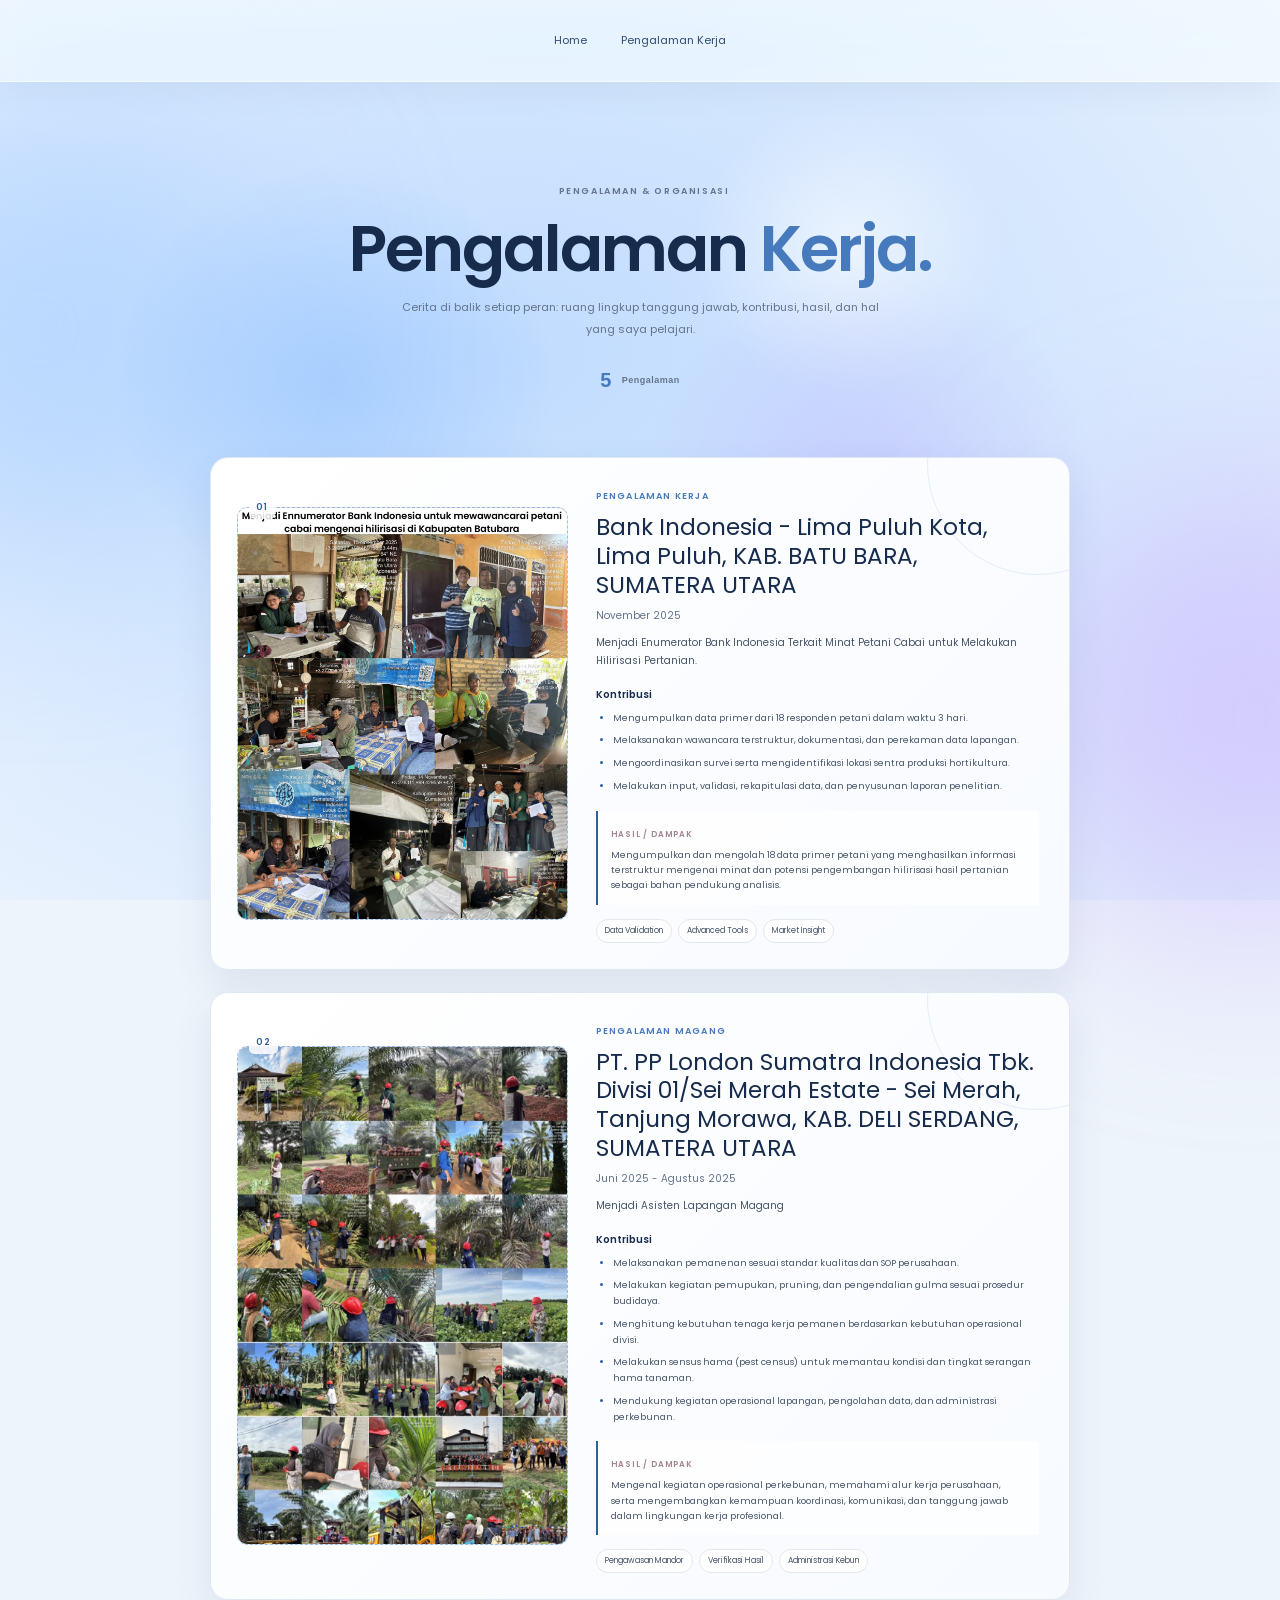
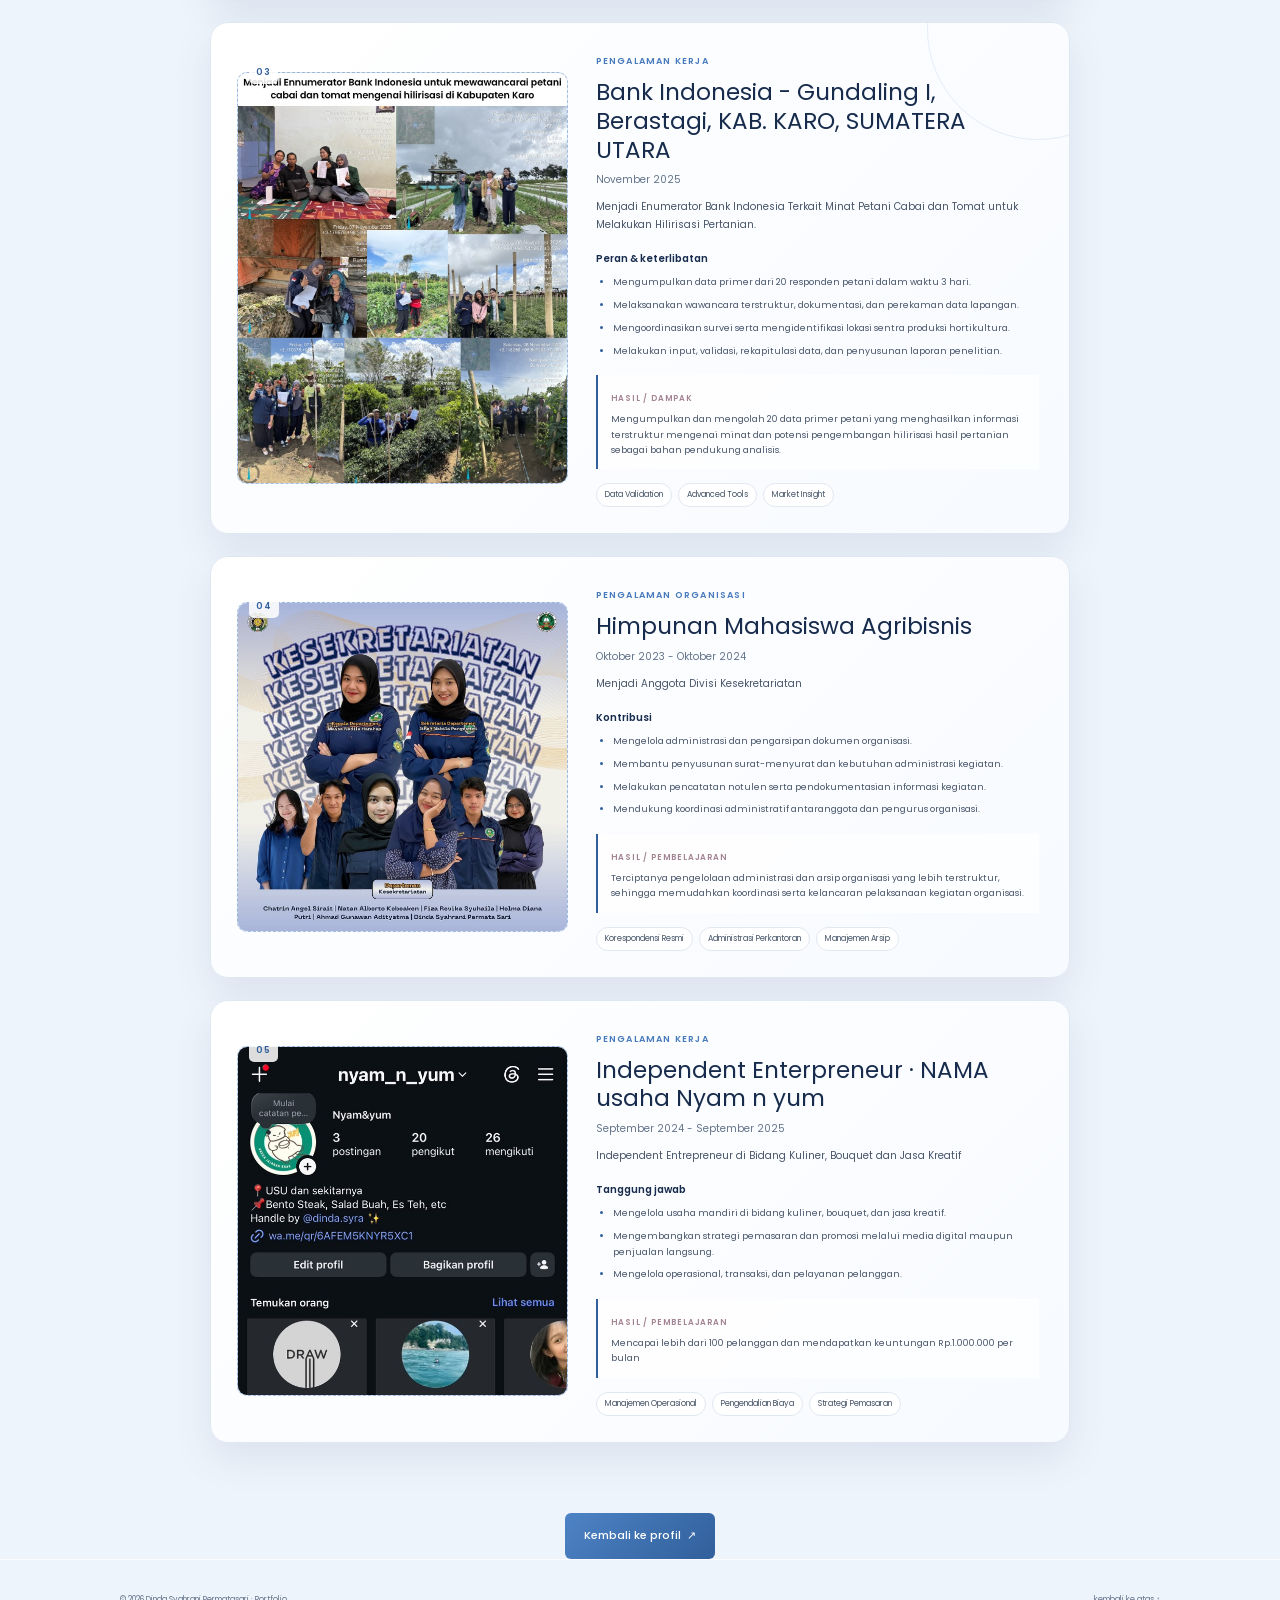
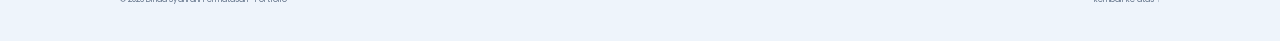
==== commit a21fb3e0: "fix" ====
--- a/projects.html
+++ b/projects.html
@@ -25,12 +25,7 @@
 
       <nav class="site-nav" id="site-nav" aria-label="Navigasi utama">
         <a class="nav-link" href="index.html#home">Home</a>
-        <a class="nav-link" href="index.html#about">Tentang Saya</a>
-        <a class="nav-link" href="index.html#education">Pendidikan</a>
-        <a class="nav-link" href="index.html#skills">Skills</a>
         <a class="nav-link active" href="#experience-list">Pengalaman Kerja</a>
-        <a class="nav-link" href="index.html#certificates">Sertifikat</a>
-        <a class="nav-cta" href="index.html#contact">Contact Me <span>↗</span></a>
       </nav>
     </header>
 
@@ -186,12 +181,13 @@
             </article>
         </div>
       </section>
+
       <div align="center">
         <a class="button button-primary" href="index.html#home">Kembali ke profil <span>↗</span></a>
       </div>
     </main>
     <footer class="site-footer">
-      <p>© 2026 Dinda Syahrani · Portfolio</p>
+      <p>© 2026 Dinda Syahrani Permatasari · Portfolio</p>
       <a class="back-top" href="#top" onclick="window.scrollTo({top: 0, behavior: 'smooth'}); return false;">kembali ke atas ↑</a>
     </footer>
   </body>
--- a/style.css
+++ b/style.css
@@ -855,14 +855,43 @@
 
 @media (max-width: 760px) {
   .projects-page .experience-stack-list { gap: 16px; }
+  .projects-page .site-header {
+    height: auto;
+    min-height: 76px;
+    justify-content: center;
+    padding: 8px 12px;
+  }
+  .projects-page .site-header .site-nav {
+    width: 100%;
+    flex: 1 1 100%;
+    flex-wrap: wrap;
+    justify-content: center;
+    gap: 4px 12px;
+    overflow: visible;
+  }
+  .projects-page .site-header .nav-link { font-size: 9px; }
+  .projects-page .site-header .nav-cta { padding: 7px 11px; font-size: 9px; }
+  .projects-page main { padding-top: 76px; }
   .projects-page .organization-card,
   .projects-page .internship-slide { display: flex; flex-direction: column; align-items: stretch; gap: 0; padding: 16px; }
   .projects-page .experience-copy,
   .projects-page .internship-copy { padding: 0 2px 4px; }
-  .projects-page .experience-slide > .experience-photo { aspect-ratio: 16 / 9; margin-bottom: 18px; }
+  .projects-page .experience-slide > [class^="experience-photo"] {
+    width: 100%;
+    height: auto;
+    min-height: 0;
+    aspect-ratio: 4 / 3;
+    margin-bottom: 18px;
+    border: 1px solid rgba(49,95,155,.2);
+  }
+  .projects-page .experience-slide > [class^="experience-photo"] img {
+    width: 100%;
+    height: 100%;
+    object-fit: cover;
+  }
   .projects-page .organization-card-number { top: 24px; left: 24px; }
   .projects-page .organization-card h3,
-  .projects-page .internship-copy h3 { font-size: 21px; }
+  .projects-page .internship-copy h3 { font-size: clamp(18px, 5vw, 21px); line-height: 1.3; }
 }
 
 .certificate-carousel { min-width: 0; }
